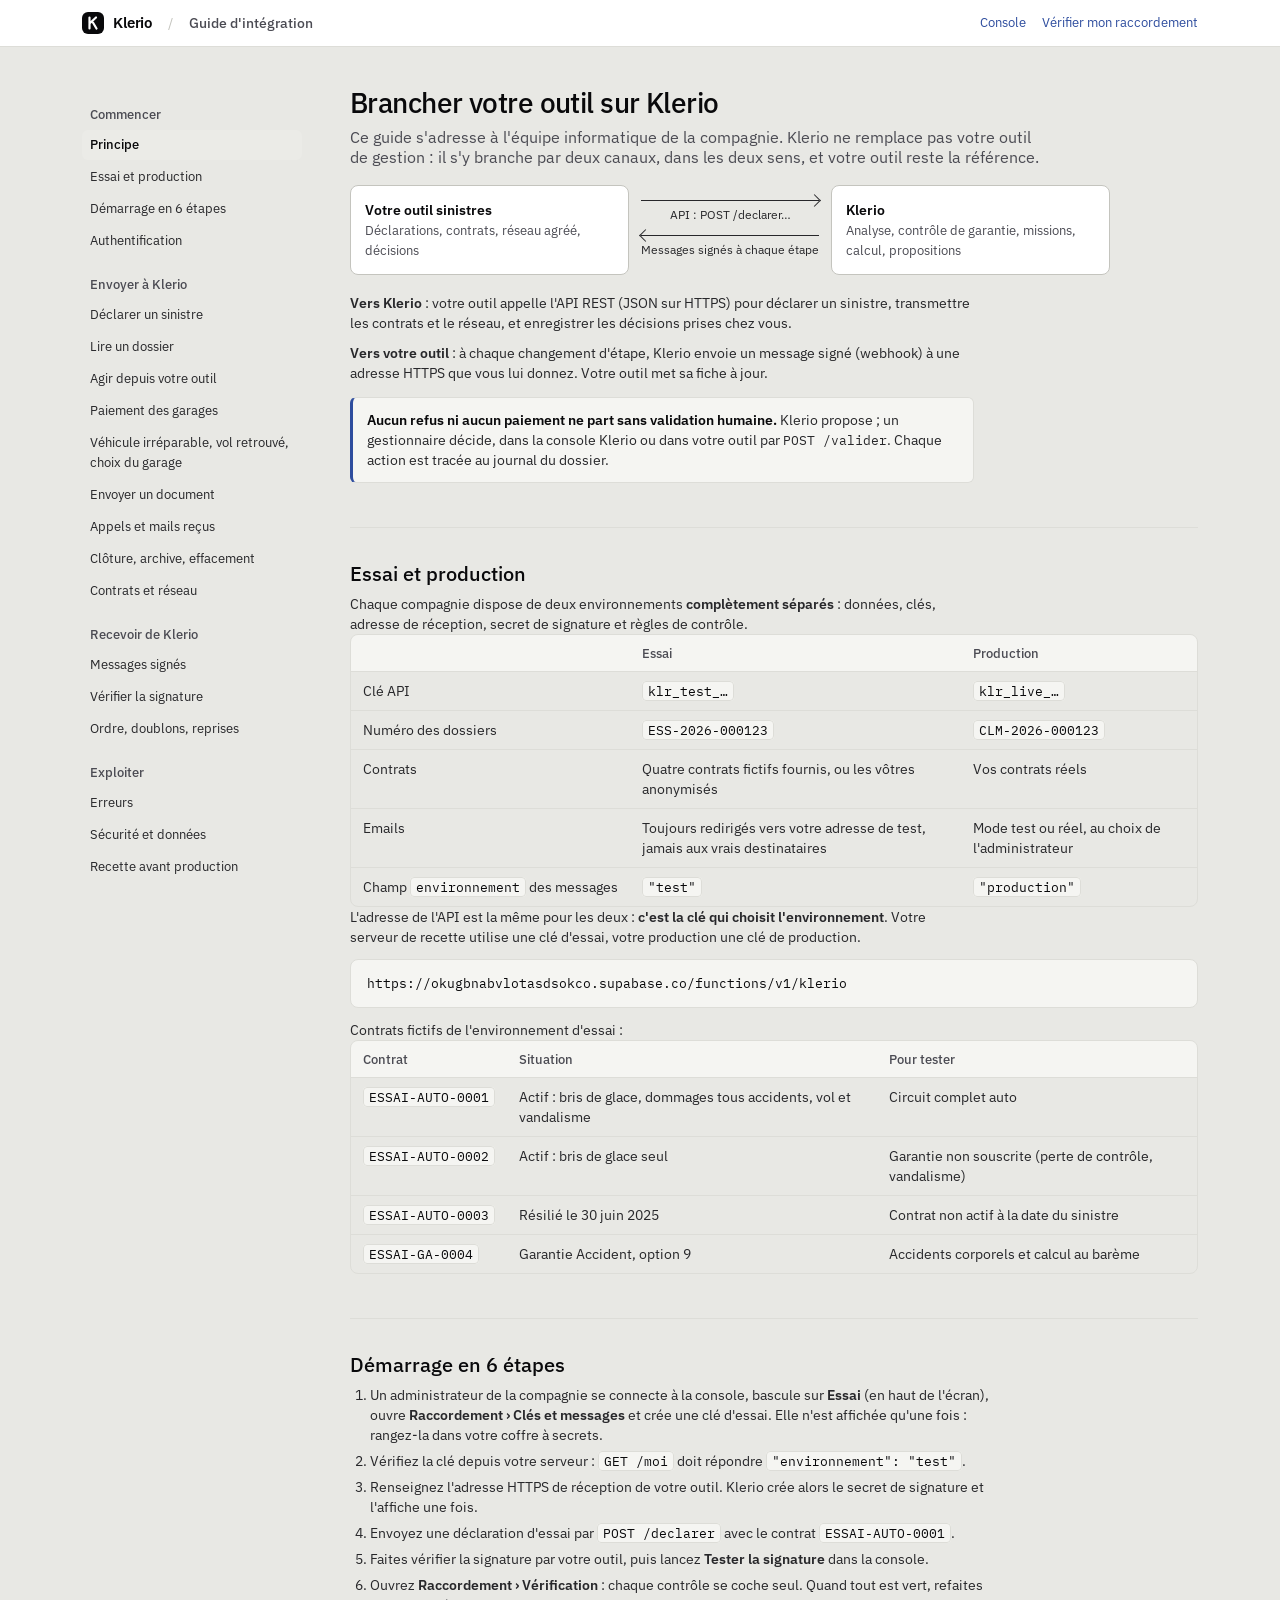
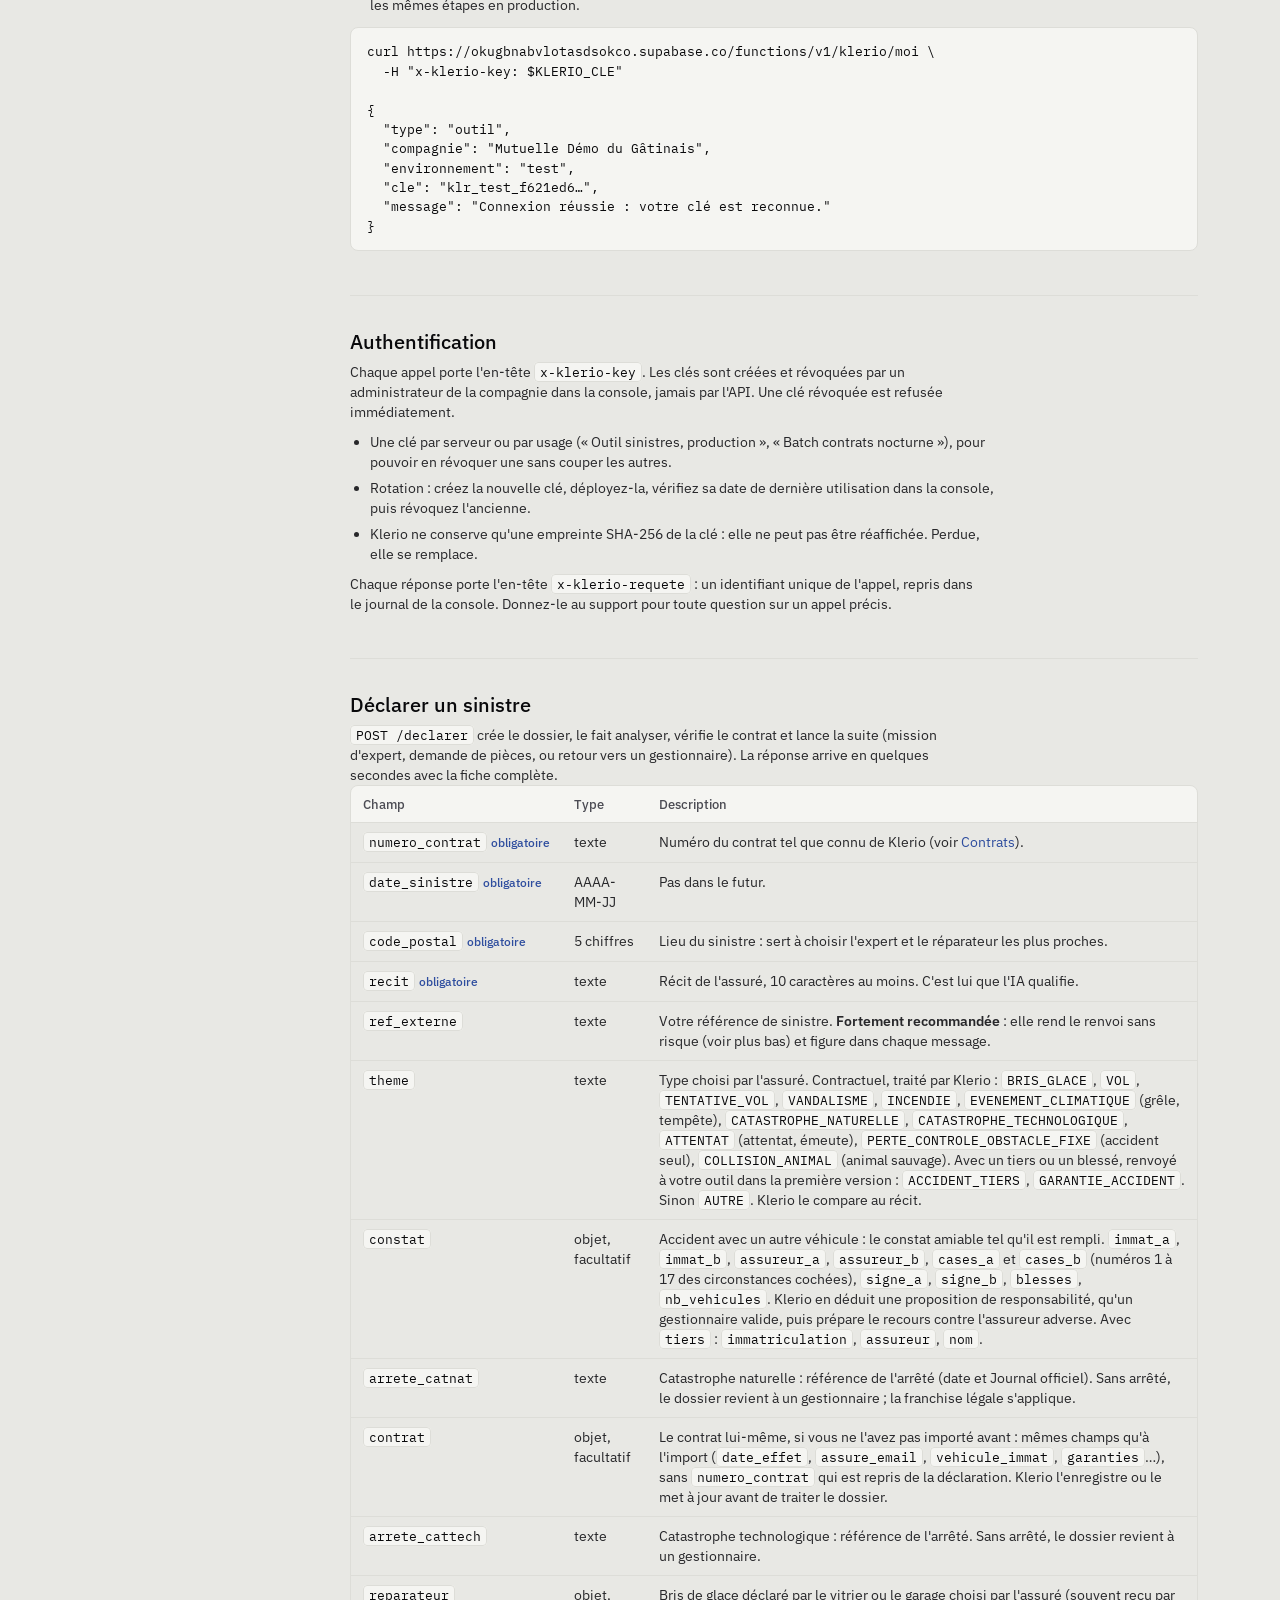
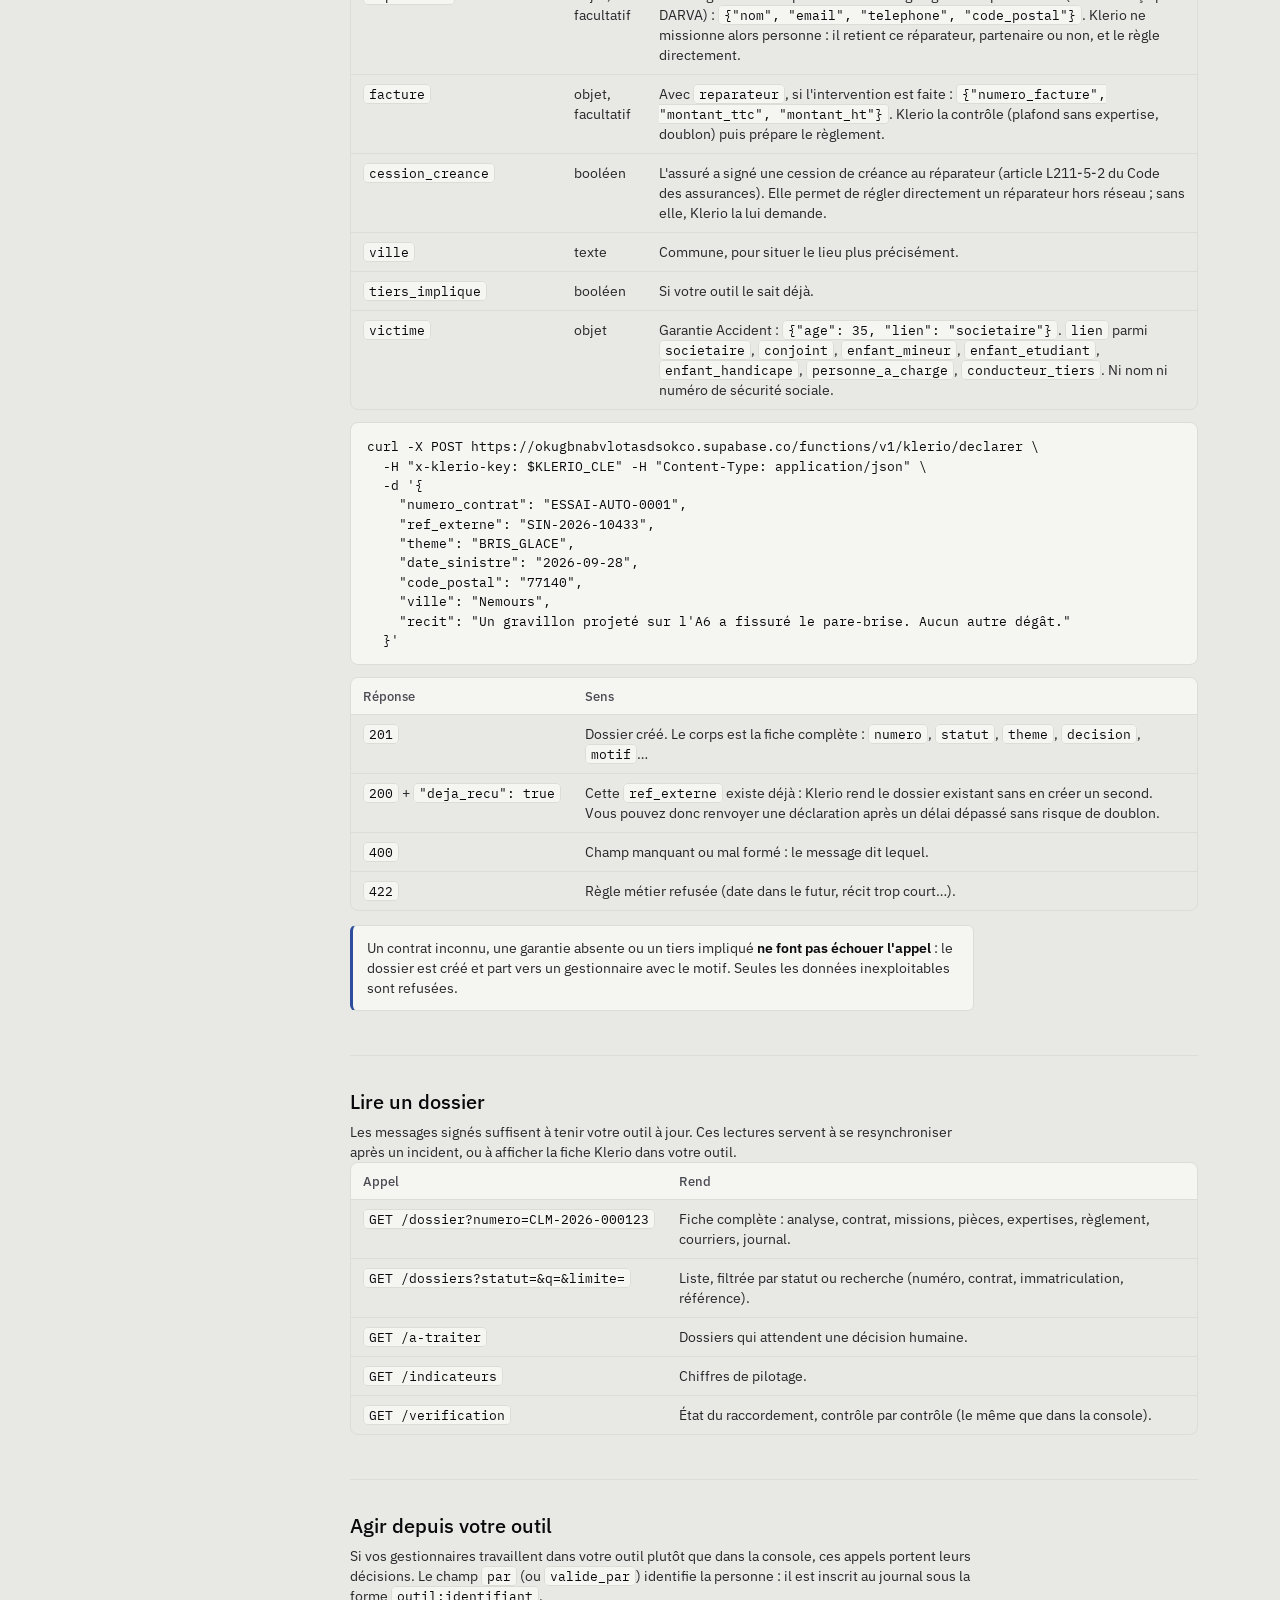
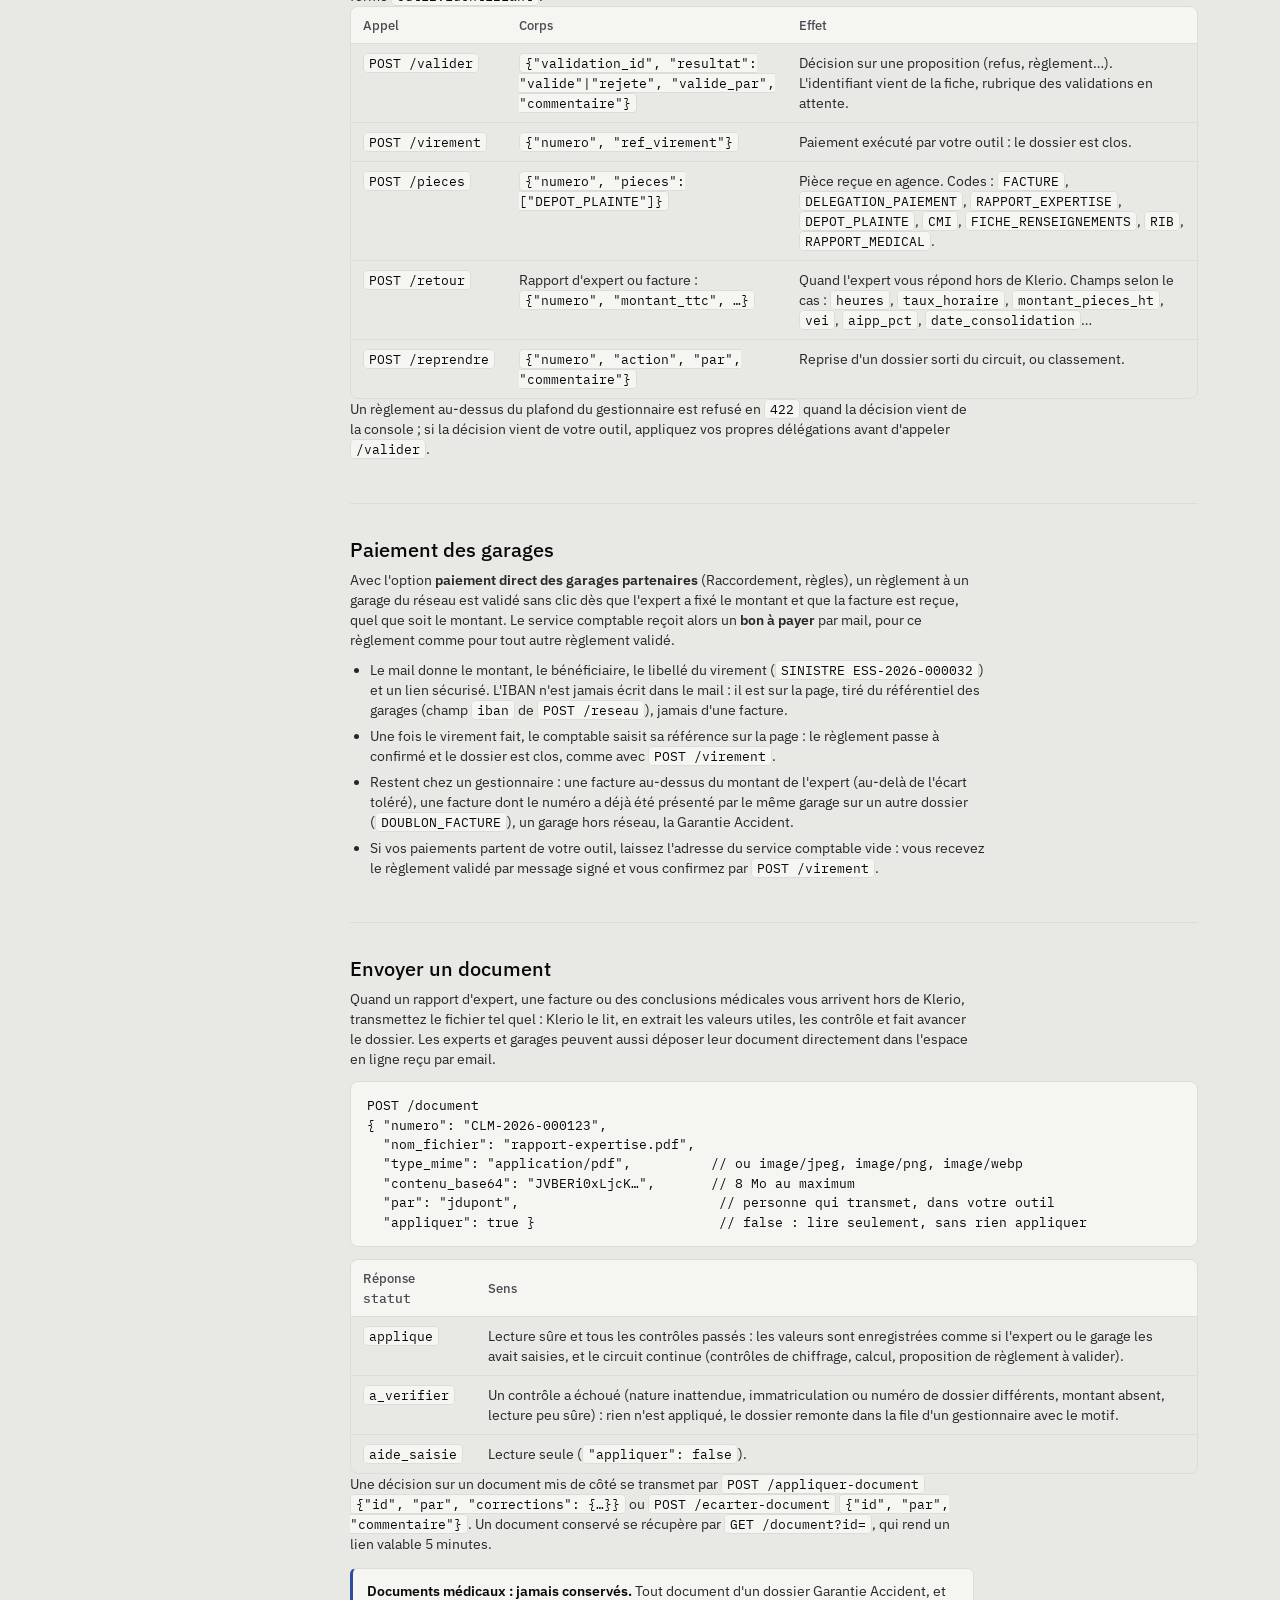
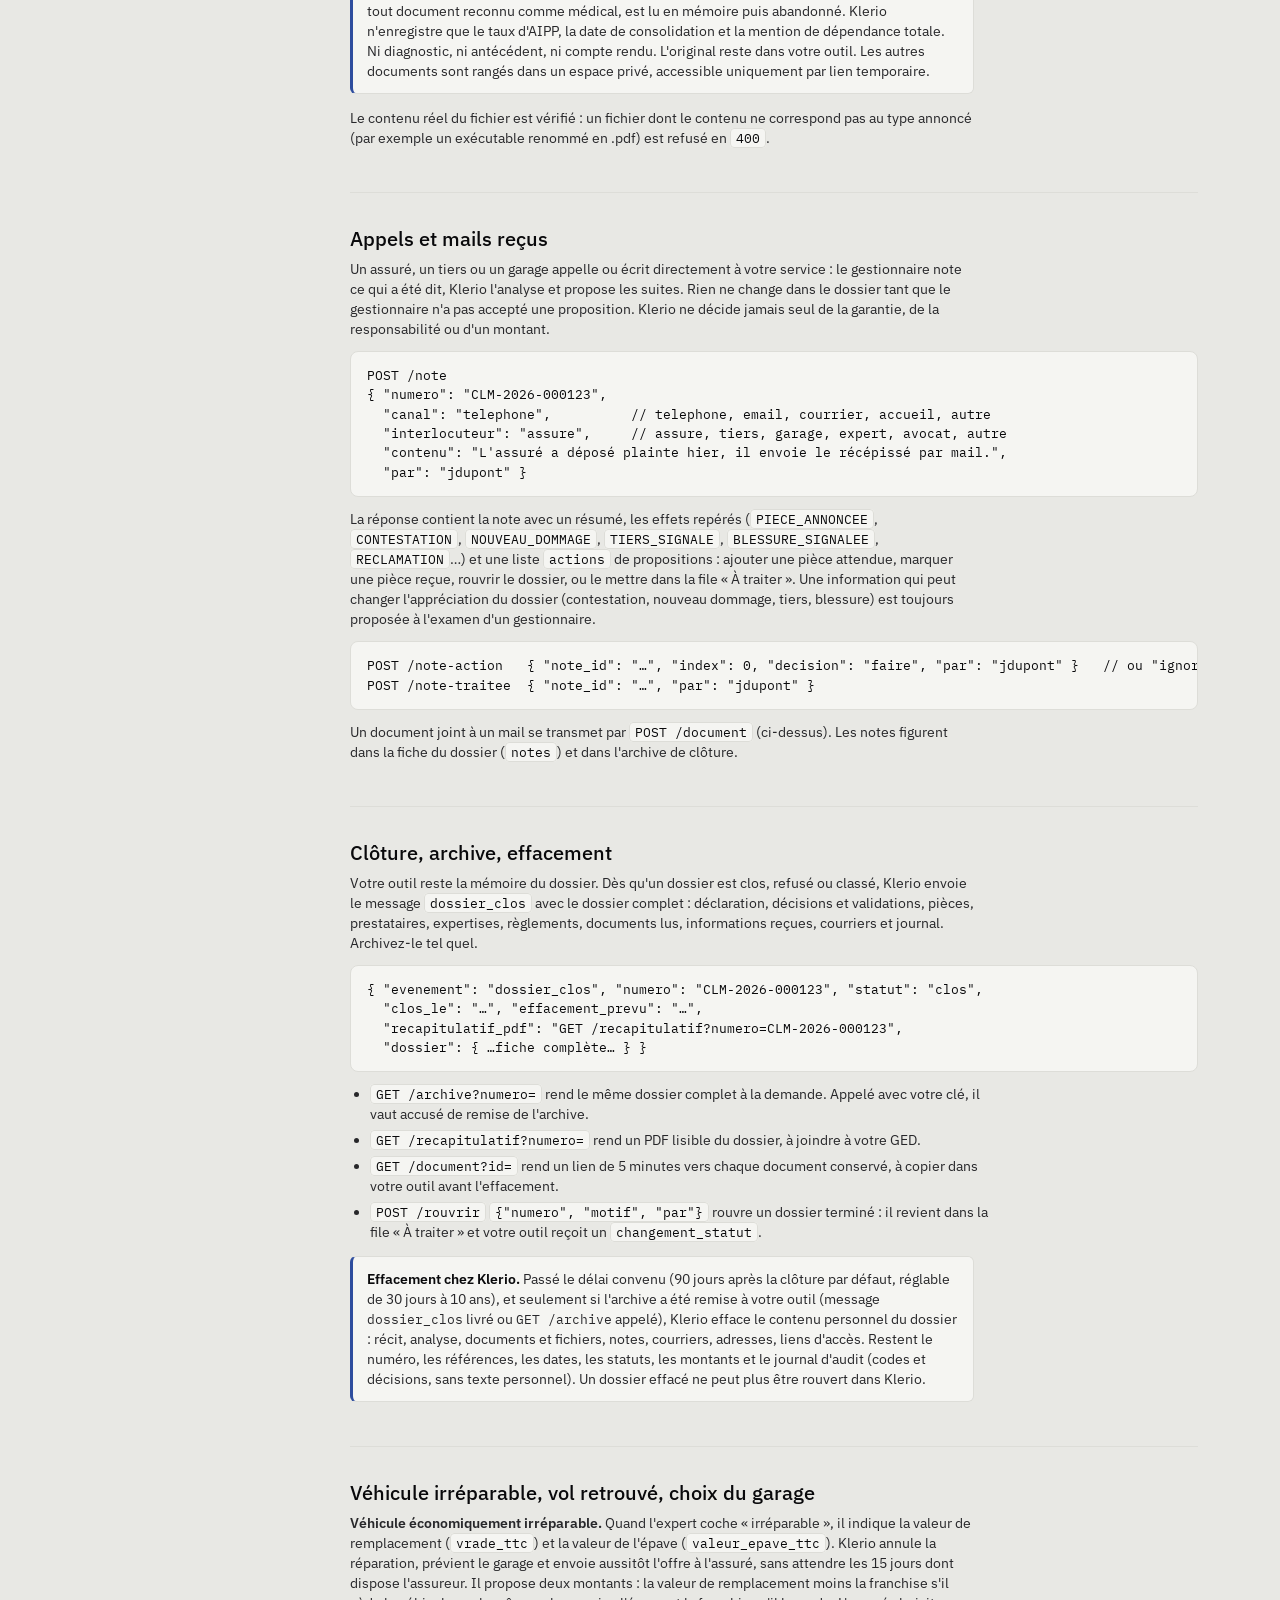
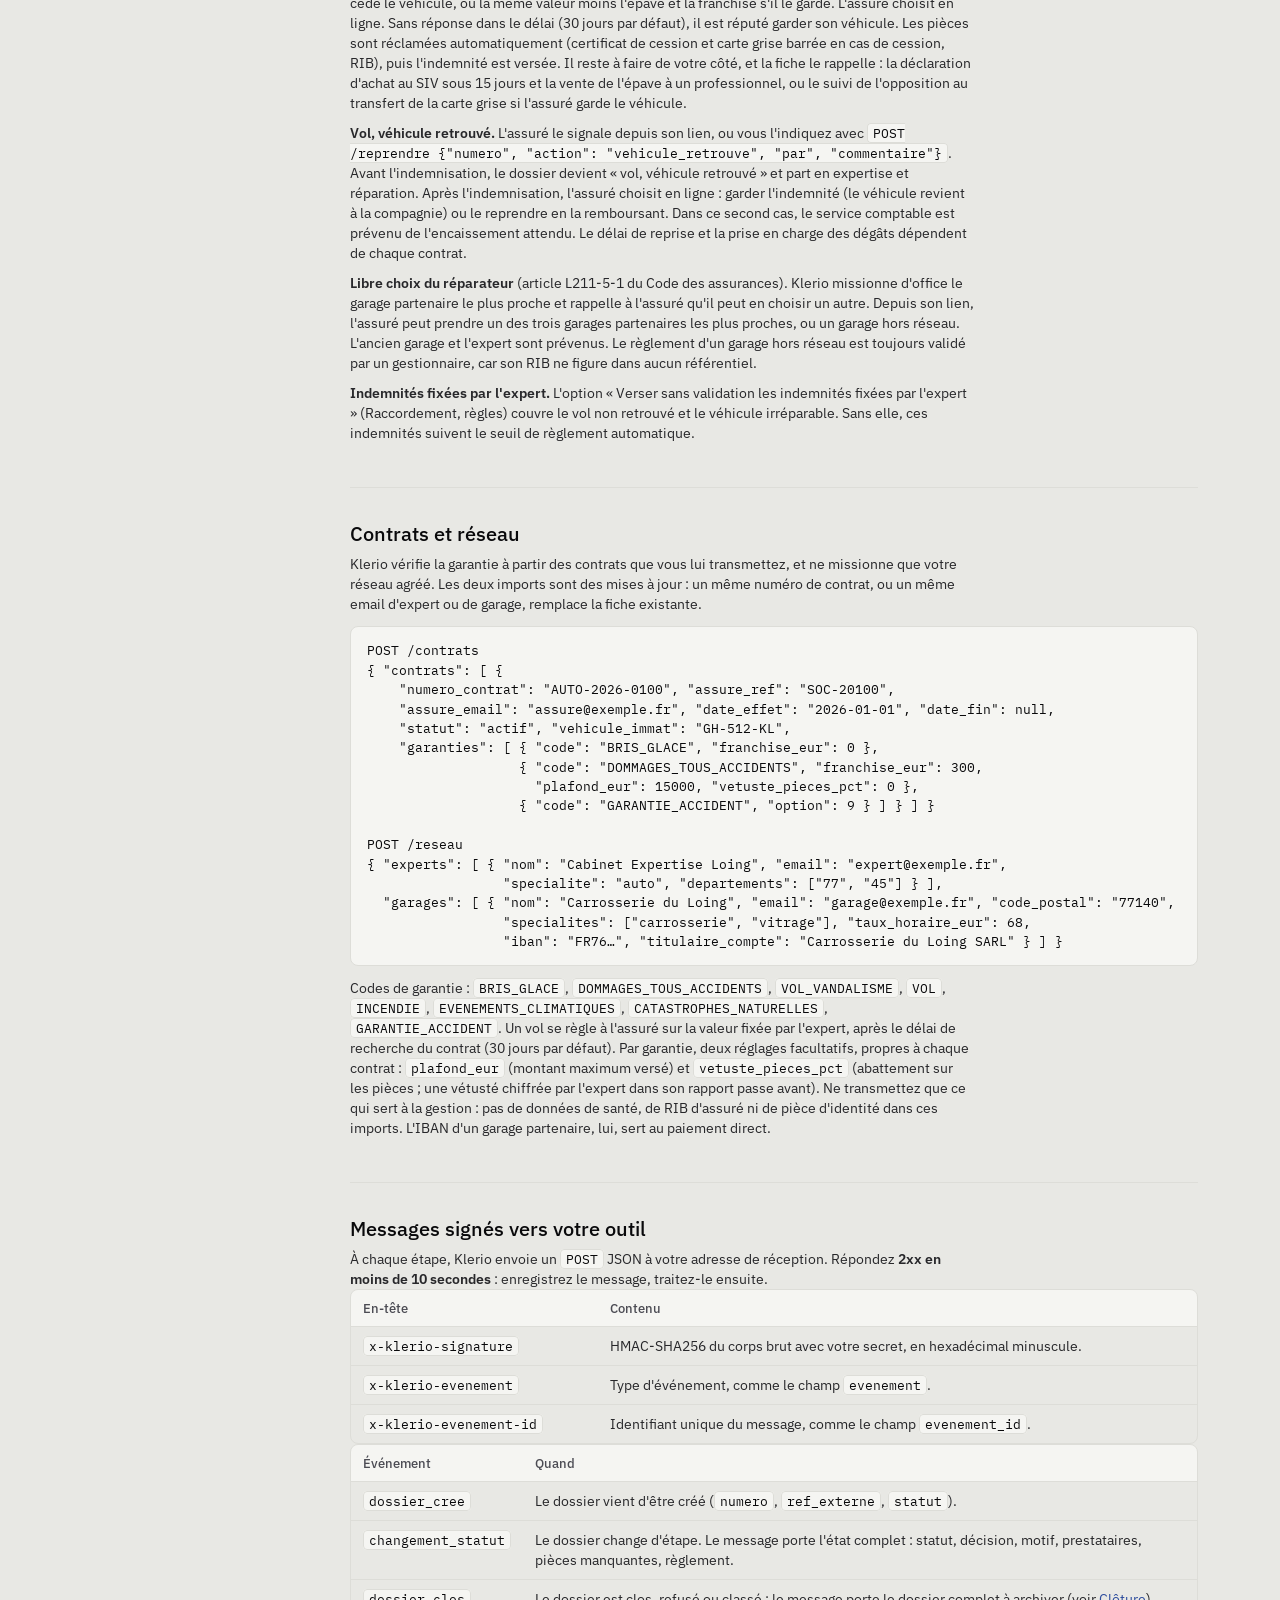
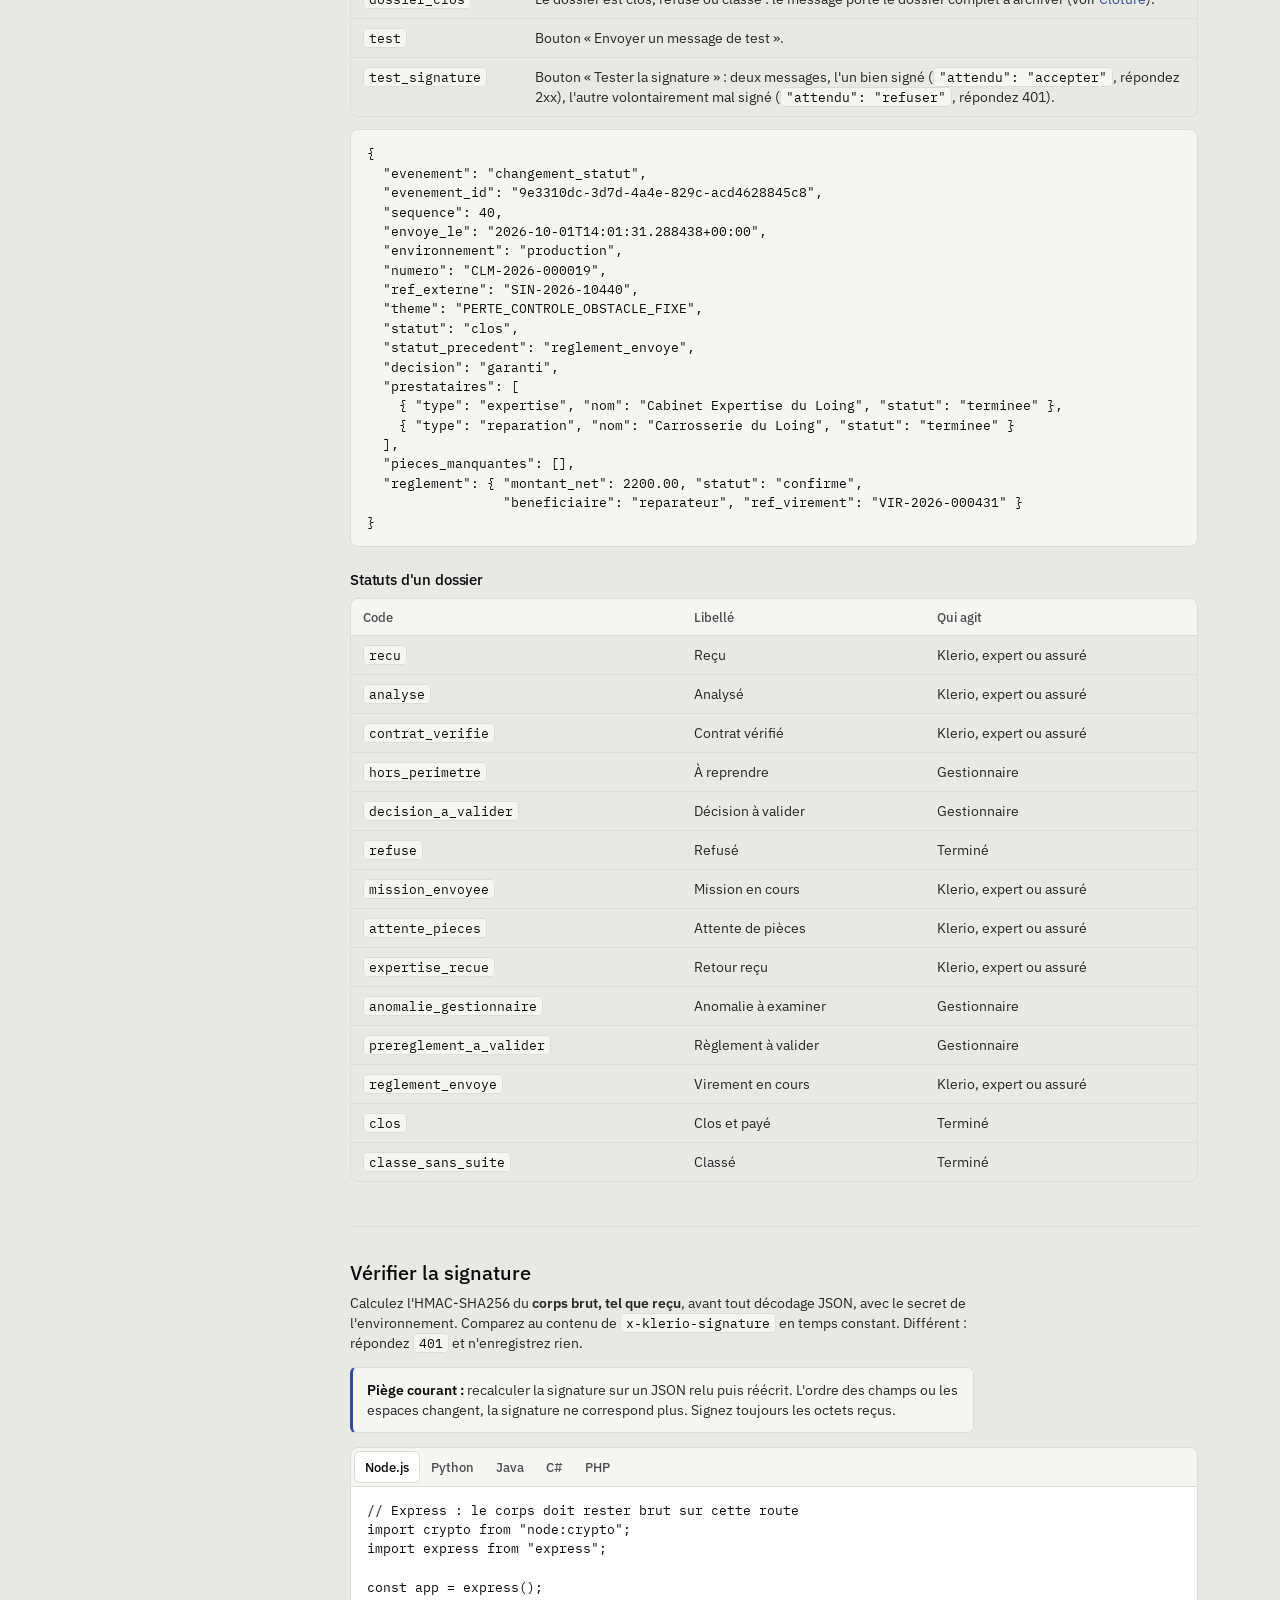
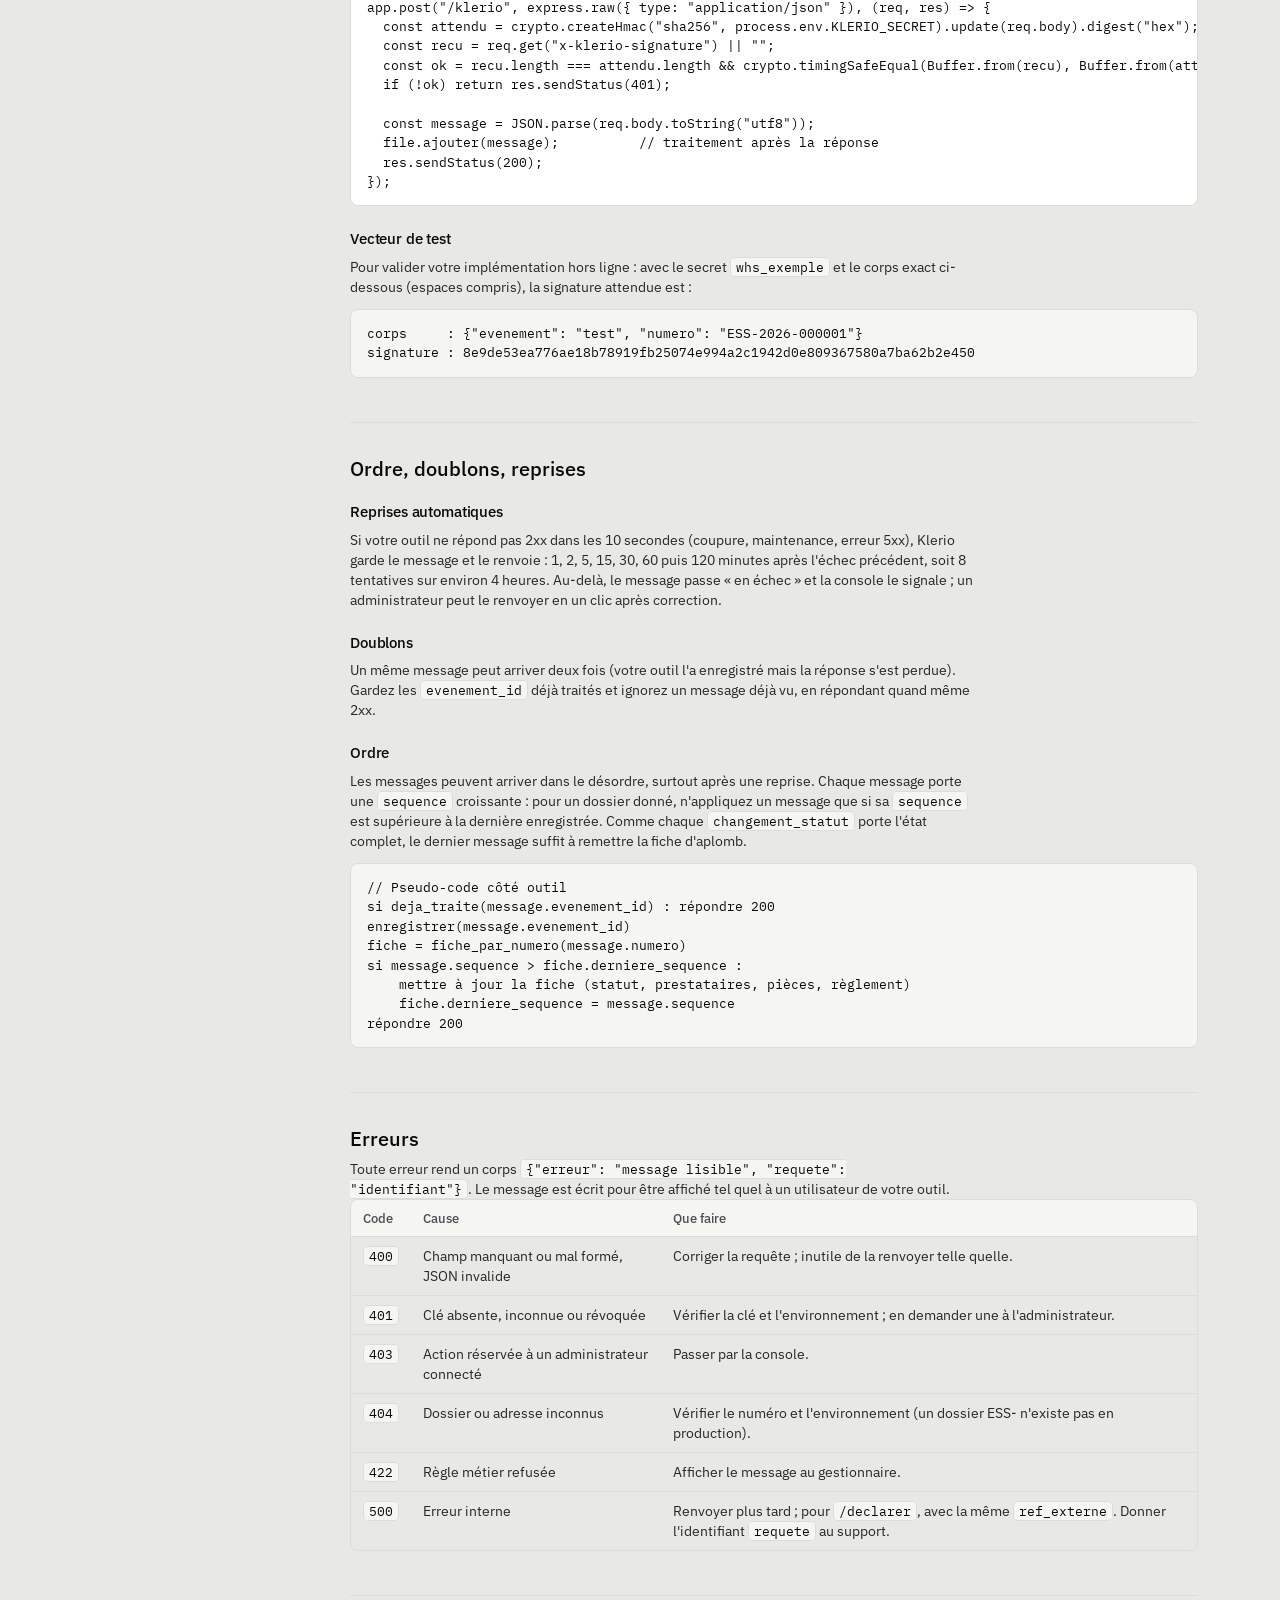
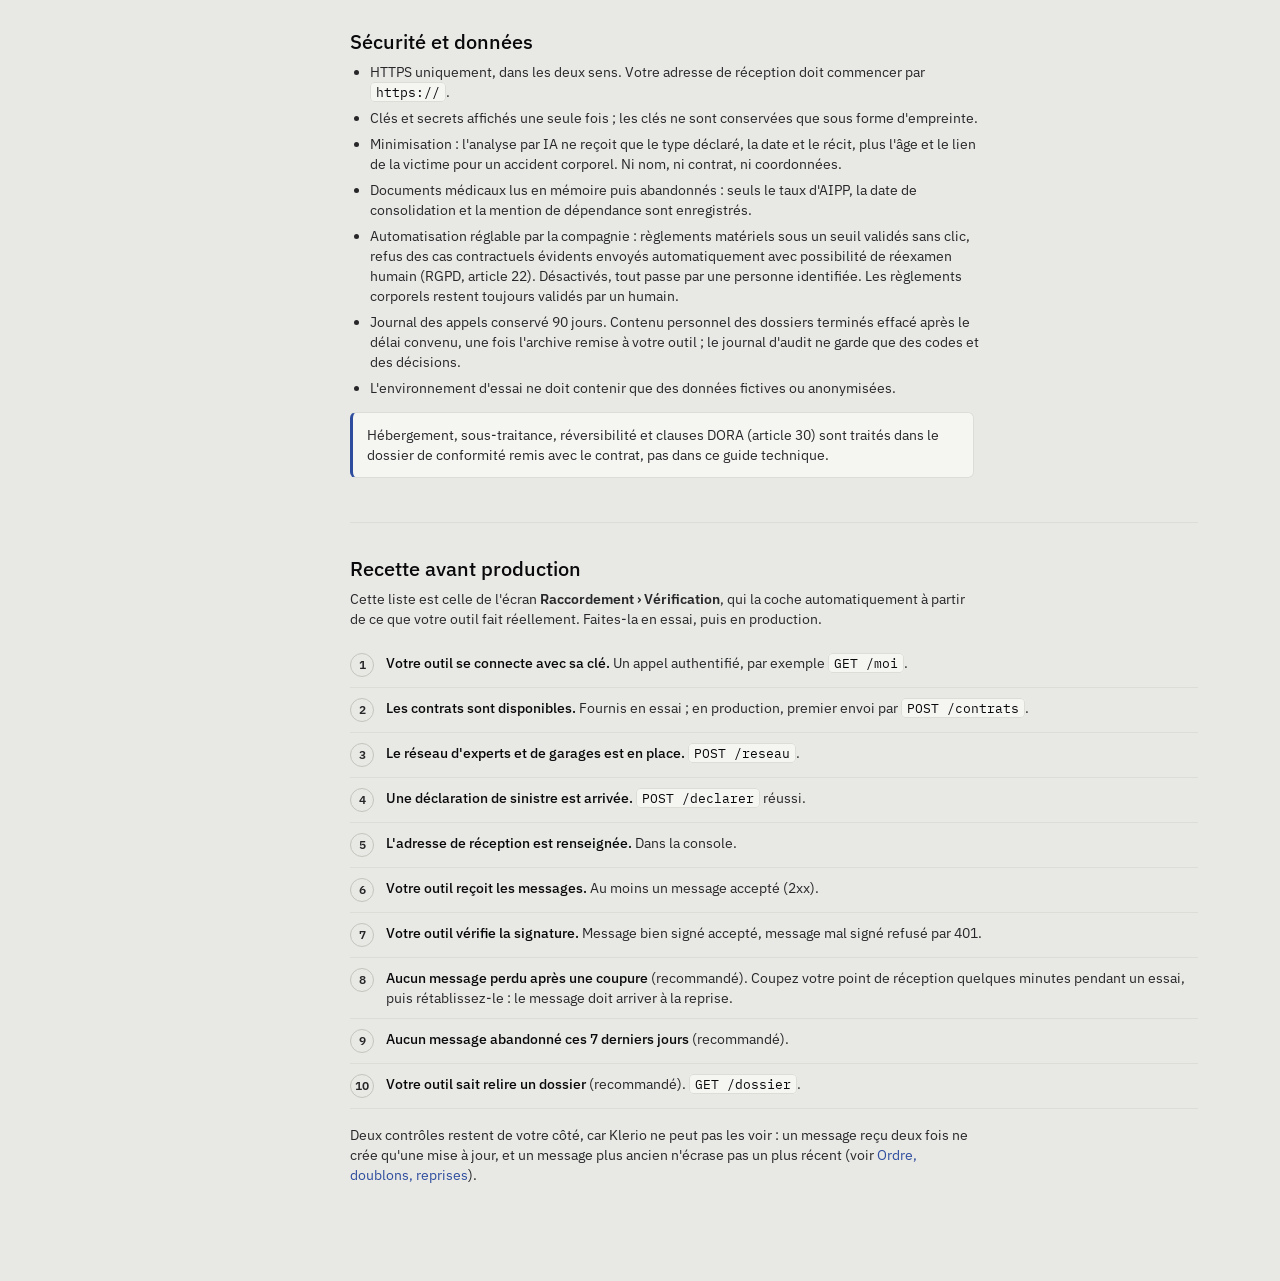
==== guide.html @ ded96a4b "Parcours : fond clair, cadre noir Co-Authored-By: Claude Opus 5.5 <noreply@anthropic.com> Claude-Ses" ====
<!doctype html>
<html lang="fr">
<head>
<meta charset="utf-8">
<meta name="viewport" content="width=device-width, initial-scale=1">
<title>Guide d'intégration Klerio</title>
<meta name="description" content="Brancher l'outil de gestion des sinistres d'une compagnie sur Klerio : clés, déclarations, messages signés, recette.">
<link rel="preconnect" href="https://fonts.googleapis.com">
<link rel="preconnect" href="https://fonts.gstatic.com" crossorigin>
<link href="https://fonts.googleapis.com/css2?family=IBM+Plex+Mono:wght@400;500&family=IBM+Plex+Sans:wght@400;500;600&display=swap" rel="stylesheet">
<link rel="stylesheet" href="style.css">
<style>
.haut { border-bottom: 1px solid var(--trait); background: var(--feuille); position: sticky; top: 0; z-index: 10; }
.haut-in { max-width: 1180px; margin: 0 auto; padding: 12px 32px; display: flex; align-items: center; gap: 16px; }
.haut-in .sep { color: var(--trait-fort); }
.haut-in .titre { font-size: 14px; color: var(--gris); font-weight: 500; }
.haut-in nav { margin-left: auto; display: flex; gap: 16px; font-size: 13px; }
.cadre { max-width: 1180px; margin: 0 auto; padding: 0 32px; display: grid; grid-template-columns: 220px minmax(0, 1fr); gap: 48px; }
.sommaire { position: sticky; top: 60px; align-self: start; padding: 28px 0; max-height: calc(100vh - 60px); overflow-y: auto; }
.sommaire ol { list-style: none; margin: 0; padding: 0; display: grid; gap: 2px; counter-reset: s; }
.sommaire a { display: block; padding: 5px 8px; border-radius: 6px; color: var(--encre-2); font-size: 13px; }
.sommaire a:hover { background: var(--survol); text-decoration: none; }
.sommaire a.actif { background: var(--survol); color: var(--encre); font-weight: 500; }
.sommaire .groupe { font-size: 12.5px; font-weight: 500; color: var(--gris); padding: 16px 8px 4px; }
main { padding: 32px 0 96px; min-width: 0; }
main > section { padding-top: 8px; scroll-margin-top: 72px; }
main > section + section { margin-top: 44px; border-top: 1px solid var(--trait); padding-top: 36px; }
main h1 { font-size: 28px; letter-spacing: -.02em; }
main h2 { font-size: 20px; margin-bottom: 10px; }
main h3 { font-size: 15px; margin: 24px 0 8px; }
main p, main li { color: var(--encre-2); max-width: 78ch; }
main p + p { margin-top: 10px; }
main ul, main ol.etapes { padding-left: 20px; display: grid; gap: 6px; margin: 10px 0; }
.chapeau { font-size: 15.5px; color: var(--gris); margin-top: 8px; max-width: 70ch; }
code, .mono { font-family: var(--mono); font-size: 12.5px; }
p code, li code, td code { background: var(--feuille-2); border: 1px solid var(--trait); border-radius: 4px; padding: 1px 5px; color: var(--encre); }
pre { font-family: var(--mono); font-size: 12.5px; line-height: 1.55; background: var(--feuille-2); border: 1px solid var(--trait); border-radius: 8px; padding: 14px 16px; overflow-x: auto; margin: 12px 0; color: var(--encre); }
.tab-code { border: 1px solid var(--trait); border-radius: 8px; margin: 12px 0; overflow: hidden; }
.tab-code .langs { display: flex; gap: 2px; background: var(--feuille-2); border-bottom: 1px solid var(--trait); padding: 4px; overflow-x: auto; }
.tab-code .langs button { border: 0; background: none; padding: 5px 10px; border-radius: 5px; font-size: 12.5px; font-weight: 500; color: var(--gris); cursor: pointer; white-space: nowrap; }
.tab-code .langs button[aria-selected="true"] { background: var(--feuille); color: var(--encre); box-shadow: 0 0 0 1px var(--trait); }
.tab-code pre { margin: 0; border: 0; border-radius: 0; background: var(--feuille); }
table.doc { width: 100%; border-collapse: collapse; font-size: 13.5px; margin: 12px 0; }
table.doc th { text-align: left; font-weight: 500; color: var(--gris); font-size: 12.5px; padding: 8px 12px; border-bottom: 1px solid var(--trait); background: var(--feuille-2); }
table.doc td { padding: 9px 12px; border-bottom: 1px solid var(--trait); vertical-align: top; color: var(--encre-2); }
table.doc td:first-child { white-space: nowrap; }
.tableau-defil { overflow-x: auto; border: 1px solid var(--trait); border-radius: 8px; }
.tableau-defil table.doc { margin: 0; }
.tableau-defil table.doc tr:last-child td { border-bottom: 0; }
.oblig { font-size: 11.5px; color: var(--orange-texte); font-weight: 500; margin-left: 4px; }
.note { border: 1px solid var(--trait); border-left: 3px solid var(--bleu); border-radius: 6px; padding: 12px 14px; background: var(--feuille-2); margin: 14px 0; font-size: 13.5px; color: var(--encre-2); max-width: 78ch; }
.note.attention { border-left-color: var(--orange); }
.note b { color: var(--encre); }
.schema { display: grid; grid-template-columns: 1fr auto 1fr; gap: 12px; align-items: center; margin: 18px 0; max-width: 760px; }
.schema .boite-s { border: 1px solid var(--trait-fort); border-radius: 8px; padding: 14px; background: var(--feuille); }
.schema .boite-s b { display: block; font-size: 14px; }
.schema .boite-s span { font-size: 12.5px; color: var(--gris); }
.schema .fleches { display: grid; gap: 10px; font-size: 12px; color: var(--encre-2); text-align: center; }
.schema .fleches div { border-top: 1.5px solid var(--encre-2); padding-top: 4px; position: relative; min-width: 170px; }
.schema .fleches div::after { content: ""; position: absolute; top: -5px; width: 8px; height: 8px; border-top: 1.5px solid var(--encre-2); border-right: 1.5px solid var(--encre-2); }
.schema .fleches .d::after { right: 0; transform: rotate(45deg); }
.schema .fleches .g::after { left: 0; transform: rotate(-135deg); }
@media (max-width: 640px) { .schema { grid-template-columns: 1fr; } .schema .fleches div { min-width: 0; } }
.recette { list-style: none; padding: 0 !important; counter-reset: r; }
.recette li { counter-increment: r; display: grid; grid-template-columns: 26px 1fr; gap: 10px; padding: 10px 0; border-bottom: 1px solid var(--trait); max-width: none; }
.recette li::before { content: counter(r); width: 22px; height: 22px; border-radius: 50%; border: 1.5px solid var(--trait-fort); display: grid; place-items: center; font-size: 12px; font-weight: 600; color: var(--encre-2); }
.recette b { color: var(--encre); font-weight: 500; }
@media (max-width: 900px) {
  .cadre { grid-template-columns: minmax(0, 1fr); gap: 0; padding: 0 16px; }
  .sommaire { position: static; max-height: none; padding: 16px 0 0; border-bottom: 1px solid var(--trait); }
  .sommaire ol { grid-template-columns: repeat(2, minmax(0, 1fr)); }
  .haut-in { padding: 12px 16px; }
  .haut-in .titre, .haut-in .sep { display: none; }
}
</style>
<link rel="stylesheet" href="charte.css?v=20261108h">
</head>
<body>
<header class="haut">
  <div class="haut-in">
    <a class="marque" href="index.html" id="logo" style="color:inherit;text-decoration:none"></a>
    <span class="sep">/</span><span class="titre">Guide d'intégration</span>
    <nav><a href="index.html">Console</a><a href="index.html#/raccordement/verification">Vérifier mon raccordement</a></nav>
  </div>
</header>

<div class="cadre">
  <aside class="sommaire" aria-label="Sommaire">
    <ol>
      <li class="groupe">Commencer</li>
      <li><a href="#principe">Principe</a></li>
      <li><a href="#environnements">Essai et production</a></li>
      <li><a href="#demarrage">Démarrage en 6 étapes</a></li>
      <li><a href="#authentification">Authentification</a></li>
      <li class="groupe">Envoyer à Klerio</li>
      <li><a href="#declarer">Déclarer un sinistre</a></li>
      <li><a href="#suivre">Lire un dossier</a></li>
      <li><a href="#agir">Agir depuis votre outil</a></li>
      <li><a href="#paiement">Paiement des garages</a></li>
      <li><a href="#vehicule">Véhicule irréparable, vol retrouvé, choix du garage</a></li>
      <li><a href="#documents">Envoyer un document</a></li>
      <li><a href="#informations">Appels et mails reçus</a></li>
      <li><a href="#cloture">Clôture, archive, effacement</a></li>
      <li><a href="#referentiels">Contrats et réseau</a></li>
      <li class="groupe">Recevoir de Klerio</li>
      <li><a href="#messages">Messages signés</a></li>
      <li><a href="#signature">Vérifier la signature</a></li>
      <li><a href="#fiabilite">Ordre, doublons, reprises</a></li>
      <li class="groupe">Exploiter</li>
      <li><a href="#erreurs">Erreurs</a></li>
      <li><a href="#securite">Sécurité et données</a></li>
      <li><a href="#recette">Recette avant production</a></li>
    </ol>
  </aside>

  <main>
    <section id="principe">
      <h1>Brancher votre outil sur Klerio</h1>
      <p class="chapeau">Ce guide s'adresse à l'équipe informatique de la compagnie. Klerio ne remplace pas votre outil de gestion : il s'y branche par deux canaux, dans les deux sens, et votre outil reste la référence.</p>
      <div class="schema" role="img" aria-label="Votre outil envoie les déclarations à Klerio ; Klerio renvoie chaque étape à votre outil par un message signé.">
        <div class="boite-s"><b>Votre outil sinistres</b><span>Déclarations, contrats, réseau agréé, décisions</span></div>
        <div class="fleches"><div class="d">API : POST /declarer…</div><div class="g">Messages signés à chaque étape</div></div>
        <div class="boite-s"><b>Klerio</b><span>Analyse, contrôle de garantie, missions, calcul, propositions</span></div>
      </div>
      <p><b>Vers Klerio</b> : votre outil appelle l'API REST (JSON sur HTTPS) pour déclarer un sinistre, transmettre les contrats et le réseau, et enregistrer les décisions prises chez vous.</p>
      <p><b>Vers votre outil</b> : à chaque changement d'étape, Klerio envoie un message signé (webhook) à une adresse HTTPS que vous lui donnez. Votre outil met sa fiche à jour.</p>
      <div class="note"><b>Aucun refus ni aucun paiement ne part sans validation humaine.</b> Klerio propose ; un gestionnaire décide, dans la console Klerio ou dans votre outil par <code>POST /valider</code>. Chaque action est tracée au journal du dossier.</div>
    </section>

    <section id="environnements">
      <h2>Essai et production</h2>
      <p>Chaque compagnie dispose de deux environnements <b>complètement séparés</b> : données, clés, adresse de réception, secret de signature et règles de contrôle.</p>
      <div class="tableau-defil"><table class="doc">
        <thead><tr><th></th><th>Essai</th><th>Production</th></tr></thead>
        <tbody>
          <tr><td>Clé API</td><td><code>klr_test_…</code></td><td><code>klr_live_…</code></td></tr>
          <tr><td>Numéro des dossiers</td><td><code>ESS-2026-000123</code></td><td><code>CLM-2026-000123</code></td></tr>
          <tr><td>Contrats</td><td>Quatre contrats fictifs fournis, ou les vôtres anonymisés</td><td>Vos contrats réels</td></tr>
          <tr><td>Emails</td><td>Toujours redirigés vers votre adresse de test, jamais aux vrais destinataires</td><td>Mode test ou réel, au choix de l'administrateur</td></tr>
          <tr><td>Champ <code>environnement</code> des messages</td><td><code>"test"</code></td><td><code>"production"</code></td></tr>
        </tbody>
      </table></div>
      <p>L'adresse de l'API est la même pour les deux : <b>c'est la clé qui choisit l'environnement</b>. Votre serveur de recette utilise une clé d'essai, votre production une clé de production.</p>
      <pre id="base-url">https://okugbnabvlotasdsokco.supabase.co/functions/v1/klerio</pre>
      <p>Contrats fictifs de l'environnement d'essai :</p>
      <div class="tableau-defil"><table class="doc">
        <thead><tr><th>Contrat</th><th>Situation</th><th>Pour tester</th></tr></thead>
        <tbody>
          <tr><td><code>ESSAI-AUTO-0001</code></td><td>Actif : bris de glace, dommages tous accidents, vol et vandalisme</td><td>Circuit complet auto</td></tr>
          <tr><td><code>ESSAI-AUTO-0002</code></td><td>Actif : bris de glace seul</td><td>Garantie non souscrite (perte de contrôle, vandalisme)</td></tr>
          <tr><td><code>ESSAI-AUTO-0003</code></td><td>Résilié le 30 juin 2025</td><td>Contrat non actif à la date du sinistre</td></tr>
          <tr><td><code>ESSAI-GA-0004</code></td><td>Garantie Accident, option 9</td><td>Accidents corporels et calcul au barème</td></tr>
        </tbody>
      </table></div>
    </section>

    <section id="demarrage">
      <h2>Démarrage en 6 étapes</h2>
      <ol class="etapes">
        <li>Un administrateur de la compagnie se connecte à la console, bascule sur <b>Essai</b> (en haut de l'écran), ouvre <b>Raccordement › Clés et messages</b> et crée une clé d'essai. Elle n'est affichée qu'une fois : rangez-la dans votre coffre à secrets.</li>
        <li>Vérifiez la clé depuis votre serveur : <code>GET /moi</code> doit répondre <code>"environnement": "test"</code>.</li>
        <li>Renseignez l'adresse HTTPS de réception de votre outil. Klerio crée alors le secret de signature et l'affiche une fois.</li>
        <li>Envoyez une déclaration d'essai par <code>POST /declarer</code> avec le contrat <code>ESSAI-AUTO-0001</code>.</li>
        <li>Faites vérifier la signature par votre outil, puis lancez <b>Tester la signature</b> dans la console.</li>
        <li>Ouvrez <b>Raccordement › Vérification</b> : chaque contrôle se coche seul. Quand tout est vert, refaites les mêmes étapes en production.</li>
      </ol>
<pre>curl https://okugbnabvlotasdsokco.supabase.co/functions/v1/klerio/moi \
  -H "x-klerio-key: $KLERIO_CLE"

{
  "type": "outil",
  "compagnie": "Mutuelle Démo du Gâtinais",
  "environnement": "test",
  "cle": "klr_test_f621ed6…",
  "message": "Connexion réussie : votre clé est reconnue."
}</pre>
    </section>

    <section id="authentification">
      <h2>Authentification</h2>
      <p>Chaque appel porte l'en-tête <code>x-klerio-key</code>. Les clés sont créées et révoquées par un administrateur de la compagnie dans la console, jamais par l'API. Une clé révoquée est refusée immédiatement.</p>
      <ul>
        <li>Une clé par serveur ou par usage (« Outil sinistres, production », « Batch contrats nocturne »), pour pouvoir en révoquer une sans couper les autres.</li>
        <li>Rotation : créez la nouvelle clé, déployez-la, vérifiez sa date de dernière utilisation dans la console, puis révoquez l'ancienne.</li>
        <li>Klerio ne conserve qu'une empreinte SHA-256 de la clé : elle ne peut pas être réaffichée. Perdue, elle se remplace.</li>
      </ul>
      <p>Chaque réponse porte l'en-tête <code>x-klerio-requete</code> : un identifiant unique de l'appel, repris dans le journal de la console. Donnez-le au support pour toute question sur un appel précis.</p>
    </section>

    <section id="declarer">
      <h2>Déclarer un sinistre</h2>
      <p><code>POST /declarer</code> crée le dossier, le fait analyser, vérifie le contrat et lance la suite (mission d'expert, demande de pièces, ou retour vers un gestionnaire). La réponse arrive en quelques secondes avec la fiche complète.</p>
      <div class="tableau-defil"><table class="doc">
        <thead><tr><th>Champ</th><th>Type</th><th>Description</th></tr></thead>
        <tbody>
          <tr><td><code>numero_contrat</code><span class="oblig">obligatoire</span></td><td>texte</td><td>Numéro du contrat tel que connu de Klerio (voir <a href="#referentiels">Contrats</a>).</td></tr>
          <tr><td><code>date_sinistre</code><span class="oblig">obligatoire</span></td><td>AAAA-MM-JJ</td><td>Pas dans le futur.</td></tr>
          <tr><td><code>code_postal</code><span class="oblig">obligatoire</span></td><td>5 chiffres</td><td>Lieu du sinistre : sert à choisir l'expert et le réparateur les plus proches.</td></tr>
          <tr><td><code>recit</code><span class="oblig">obligatoire</span></td><td>texte</td><td>Récit de l'assuré, 10 caractères au moins. C'est lui que l'IA qualifie.</td></tr>
          <tr><td><code>ref_externe</code></td><td>texte</td><td>Votre référence de sinistre. <b>Fortement recommandée</b> : elle rend le renvoi sans risque (voir plus bas) et figure dans chaque message.</td></tr>
          <tr><td><code>theme</code></td><td>texte</td><td>Type choisi par l'assuré. Contractuel, traité par Klerio : <code>BRIS_GLACE</code>, <code>VOL</code>, <code>TENTATIVE_VOL</code>, <code>VANDALISME</code>, <code>INCENDIE</code>, <code>EVENEMENT_CLIMATIQUE</code> (grêle, tempête), <code>CATASTROPHE_NATURELLE</code>, <code>CATASTROPHE_TECHNOLOGIQUE</code>, <code>ATTENTAT</code> (attentat, émeute), <code>PERTE_CONTROLE_OBSTACLE_FIXE</code> (accident seul), <code>COLLISION_ANIMAL</code> (animal sauvage). Avec un tiers ou un blessé, renvoyé à votre outil dans la première version : <code>ACCIDENT_TIERS</code>, <code>GARANTIE_ACCIDENT</code>. Sinon <code>AUTRE</code>. Klerio le compare au récit.</td></tr>
          <tr><td><code>constat</code></td><td>objet, facultatif</td><td>Accident avec un autre véhicule : le constat amiable tel qu'il est rempli. <code>immat_a</code>, <code>immat_b</code>, <code>assureur_a</code>, <code>assureur_b</code>, <code>cases_a</code> et <code>cases_b</code> (numéros 1 à 17 des circonstances cochées), <code>signe_a</code>, <code>signe_b</code>, <code>blesses</code>, <code>nb_vehicules</code>. Klerio en déduit une proposition de responsabilité, qu'un gestionnaire valide, puis prépare le recours contre l'assureur adverse. Avec <code>tiers</code> : <code>immatriculation</code>, <code>assureur</code>, <code>nom</code>.</td></tr>
          <tr><td><code>arrete_catnat</code></td><td>texte</td><td>Catastrophe naturelle : référence de l'arrêté (date et Journal officiel). Sans arrêté, le dossier revient à un gestionnaire ; la franchise légale s'applique.</td></tr>
          <tr><td><code>contrat</code></td><td>objet, facultatif</td><td>Le contrat lui-même, si vous ne l'avez pas importé avant : mêmes champs qu'à l'import (<code>date_effet</code>, <code>assure_email</code>, <code>vehicule_immat</code>, <code>garanties</code>…), sans <code>numero_contrat</code> qui est repris de la déclaration. Klerio l'enregistre ou le met à jour avant de traiter le dossier.</td></tr>
          <tr><td><code>arrete_cattech</code></td><td>texte</td><td>Catastrophe technologique : référence de l'arrêté. Sans arrêté, le dossier revient à un gestionnaire.</td></tr>
          <tr><td><code>reparateur</code></td><td>objet, facultatif</td><td>Bris de glace déclaré par le vitrier ou le garage choisi par l'assuré (souvent reçu par DARVA) : <code>{"nom", "email", "telephone", "code_postal"}</code>. Klerio ne missionne alors personne : il retient ce réparateur, partenaire ou non, et le règle directement.</td></tr>
          <tr><td><code>facture</code></td><td>objet, facultatif</td><td>Avec <code>reparateur</code>, si l'intervention est faite : <code>{"numero_facture", "montant_ttc", "montant_ht"}</code>. Klerio la contrôle (plafond sans expertise, doublon) puis prépare le règlement.</td></tr>
          <tr><td><code>cession_creance</code></td><td>booléen</td><td>L'assuré a signé une cession de créance au réparateur (article L211-5-2 du Code des assurances). Elle permet de régler directement un réparateur hors réseau ; sans elle, Klerio la lui demande.</td></tr>
          <tr><td><code>ville</code></td><td>texte</td><td>Commune, pour situer le lieu plus précisément.</td></tr>
          <tr><td><code>tiers_implique</code></td><td>booléen</td><td>Si votre outil le sait déjà.</td></tr>
          <tr><td><code>victime</code></td><td>objet</td><td>Garantie Accident : <code>{"age": 35, "lien": "societaire"}</code>. <code>lien</code> parmi <code>societaire</code>, <code>conjoint</code>, <code>enfant_mineur</code>, <code>enfant_etudiant</code>, <code>enfant_handicape</code>, <code>personne_a_charge</code>, <code>conducteur_tiers</code>. Ni nom ni numéro de sécurité sociale.</td></tr>
        </tbody>
      </table></div>
<pre>curl -X POST https://okugbnabvlotasdsokco.supabase.co/functions/v1/klerio/declarer \
  -H "x-klerio-key: $KLERIO_CLE" -H "Content-Type: application/json" \
  -d '{
    "numero_contrat": "ESSAI-AUTO-0001",
    "ref_externe": "SIN-2026-10433",
    "theme": "BRIS_GLACE",
    "date_sinistre": "2026-09-28",
    "code_postal": "77140",
    "ville": "Nemours",
    "recit": "Un gravillon projeté sur l'A6 a fissuré le pare-brise. Aucun autre dégât."
  }'</pre>
      <div class="tableau-defil"><table class="doc">
        <thead><tr><th>Réponse</th><th>Sens</th></tr></thead>
        <tbody>
          <tr><td><code>201</code></td><td>Dossier créé. Le corps est la fiche complète : <code>numero</code>, <code>statut</code>, <code>theme</code>, <code>decision</code>, <code>motif</code>…</td></tr>
          <tr><td><code>200</code> + <code>"deja_recu": true</code></td><td>Cette <code>ref_externe</code> existe déjà : Klerio rend le dossier existant sans en créer un second. Vous pouvez donc renvoyer une déclaration après un délai dépassé sans risque de doublon.</td></tr>
          <tr><td><code>400</code></td><td>Champ manquant ou mal formé : le message dit lequel.</td></tr>
          <tr><td><code>422</code></td><td>Règle métier refusée (date dans le futur, récit trop court…).</td></tr>
        </tbody>
      </table></div>
      <div class="note">Un contrat inconnu, une garantie absente ou un tiers impliqué <b>ne font pas échouer l'appel</b> : le dossier est créé et part vers un gestionnaire avec le motif. Seules les données inexploitables sont refusées.</div>
    </section>

    <section id="suivre">
      <h2>Lire un dossier</h2>
      <p>Les messages signés suffisent à tenir votre outil à jour. Ces lectures servent à se resynchroniser après un incident, ou à afficher la fiche Klerio dans votre outil.</p>
      <div class="tableau-defil"><table class="doc">
        <thead><tr><th>Appel</th><th>Rend</th></tr></thead>
        <tbody>
          <tr><td><code>GET /dossier?numero=CLM-2026-000123</code></td><td>Fiche complète : analyse, contrat, missions, pièces, expertises, règlement, courriers, journal.</td></tr>
          <tr><td><code>GET /dossiers?statut=&amp;q=&amp;limite=</code></td><td>Liste, filtrée par statut ou recherche (numéro, contrat, immatriculation, référence).</td></tr>
          <tr><td><code>GET /a-traiter</code></td><td>Dossiers qui attendent une décision humaine.</td></tr>
          <tr><td><code>GET /indicateurs</code></td><td>Chiffres de pilotage.</td></tr>
          <tr><td><code>GET /verification</code></td><td>État du raccordement, contrôle par contrôle (le même que dans la console).</td></tr>
        </tbody>
      </table></div>
    </section>

    <section id="agir">
      <h2>Agir depuis votre outil</h2>
      <p>Si vos gestionnaires travaillent dans votre outil plutôt que dans la console, ces appels portent leurs décisions. Le champ <code>par</code> (ou <code>valide_par</code>) identifie la personne : il est inscrit au journal sous la forme <code>outil:identifiant</code>.</p>
      <div class="tableau-defil"><table class="doc">
        <thead><tr><th>Appel</th><th>Corps</th><th>Effet</th></tr></thead>
        <tbody>
          <tr><td><code>POST /valider</code></td><td><code>{"validation_id", "resultat": "valide"|"rejete", "valide_par", "commentaire"}</code></td><td>Décision sur une proposition (refus, règlement…). L'identifiant vient de la fiche, rubrique des validations en attente.</td></tr>
          <tr><td><code>POST /virement</code></td><td><code>{"numero", "ref_virement"}</code></td><td>Paiement exécuté par votre outil : le dossier est clos.</td></tr>
          <tr><td><code>POST /pieces</code></td><td><code>{"numero", "pieces": ["DEPOT_PLAINTE"]}</code></td><td>Pièce reçue en agence. Codes : <code>FACTURE</code>, <code>DELEGATION_PAIEMENT</code>, <code>RAPPORT_EXPERTISE</code>, <code>DEPOT_PLAINTE</code>, <code>CMI</code>, <code>FICHE_RENSEIGNEMENTS</code>, <code>RIB</code>, <code>RAPPORT_MEDICAL</code>.</td></tr>
          <tr><td><code>POST /retour</code></td><td>Rapport d'expert ou facture : <code>{"numero", "montant_ttc", …}</code></td><td>Quand l'expert vous répond hors de Klerio. Champs selon le cas : <code>heures</code>, <code>taux_horaire</code>, <code>montant_pieces_ht</code>, <code>vei</code>, <code>aipp_pct</code>, <code>date_consolidation</code>…</td></tr>
          <tr><td><code>POST /reprendre</code></td><td><code>{"numero", "action", "par", "commentaire"}</code></td><td>Reprise d'un dossier sorti du circuit, ou classement.</td></tr>
        </tbody>
      </table></div>
      <p>Un règlement au-dessus du plafond du gestionnaire est refusé en <code>422</code> quand la décision vient de la console ; si la décision vient de votre outil, appliquez vos propres délégations avant d'appeler <code>/valider</code>.</p>
    </section>

    <section id="paiement">
      <h2>Paiement des garages</h2>
      <p>Avec l'option <b>paiement direct des garages partenaires</b> (Raccordement, règles), un règlement à un garage du réseau est validé sans clic dès que l'expert a fixé le montant et que la facture est reçue, quel que soit le montant. Le service comptable reçoit alors un <b>bon à payer</b> par mail, pour ce règlement comme pour tout autre règlement validé.</p>
      <ul>
        <li>Le mail donne le montant, le bénéficiaire, le libellé du virement (<code>SINISTRE ESS-2026-000032</code>) et un lien sécurisé. L'IBAN n'est jamais écrit dans le mail : il est sur la page, tiré du référentiel des garages (champ <code>iban</code> de <code>POST /reseau</code>), jamais d'une facture.</li>
        <li>Une fois le virement fait, le comptable saisit sa référence sur la page : le règlement passe à confirmé et le dossier est clos, comme avec <code>POST /virement</code>.</li>
        <li>Restent chez un gestionnaire : une facture au-dessus du montant de l'expert (au-delà de l'écart toléré), une facture dont le numéro a déjà été présenté par le même garage sur un autre dossier (<code>DOUBLON_FACTURE</code>), un garage hors réseau, la Garantie Accident.</li>
        <li>Si vos paiements partent de votre outil, laissez l'adresse du service comptable vide : vous recevez le règlement validé par message signé et vous confirmez par <code>POST /virement</code>.</li>
      </ul>
    </section>

    <section id="documents">
      <h2>Envoyer un document</h2>
      <p>Quand un rapport d'expert, une facture ou des conclusions médicales vous arrivent hors de Klerio, transmettez le fichier tel quel : Klerio le lit, en extrait les valeurs utiles, les contrôle et fait avancer le dossier. Les experts et garages peuvent aussi déposer leur document directement dans l'espace en ligne reçu par email.</p>
<pre>POST /document
{ "numero": "CLM-2026-000123",
  "nom_fichier": "rapport-expertise.pdf",
  "type_mime": "application/pdf",          // ou image/jpeg, image/png, image/webp
  "contenu_base64": "JVBERi0xLjcK…",       // 8 Mo au maximum
  "par": "jdupont",                         // personne qui transmet, dans votre outil
  "appliquer": true }                       // false : lire seulement, sans rien appliquer</pre>
      <div class="tableau-defil"><table class="doc">
        <thead><tr><th>Réponse <code>statut</code></th><th>Sens</th></tr></thead>
        <tbody>
          <tr><td><code>applique</code></td><td>Lecture sûre et tous les contrôles passés : les valeurs sont enregistrées comme si l'expert ou le garage les avait saisies, et le circuit continue (contrôles de chiffrage, calcul, proposition de règlement à valider).</td></tr>
          <tr><td><code>a_verifier</code></td><td>Un contrôle a échoué (nature inattendue, immatriculation ou numéro de dossier différents, montant absent, lecture peu sûre) : rien n'est appliqué, le dossier remonte dans la file d'un gestionnaire avec le motif.</td></tr>
          <tr><td><code>aide_saisie</code></td><td>Lecture seule (<code>"appliquer": false</code>).</td></tr>
        </tbody>
      </table></div>
      <p>Une décision sur un document mis de côté se transmet par <code>POST /appliquer-document</code> <code>{"id", "par", "corrections": {…}}</code> ou <code>POST /ecarter-document</code> <code>{"id", "par", "commentaire"}</code>. Un document conservé se récupère par <code>GET /document?id=</code>, qui rend un lien valable 5 minutes.</p>
      <div class="note"><b>Documents médicaux : jamais conservés.</b> Tout document d'un dossier Garantie Accident, et tout document reconnu comme médical, est lu en mémoire puis abandonné. Klerio n'enregistre que le taux d'AIPP, la date de consolidation et la mention de dépendance totale. Ni diagnostic, ni antécédent, ni compte rendu. L'original reste dans votre outil. Les autres documents sont rangés dans un espace privé, accessible uniquement par lien temporaire.</div>
      <p>Le contenu réel du fichier est vérifié : un fichier dont le contenu ne correspond pas au type annoncé (par exemple un exécutable renommé en .pdf) est refusé en <code>400</code>.</p>
    </section>

    <section id="informations">
      <h2>Appels et mails reçus</h2>
      <p>Un assuré, un tiers ou un garage appelle ou écrit directement à votre service : le gestionnaire note ce qui a été dit, Klerio l'analyse et propose les suites. Rien ne change dans le dossier tant que le gestionnaire n'a pas accepté une proposition. Klerio ne décide jamais seul de la garantie, de la responsabilité ou d'un montant.</p>
<pre>POST /note
{ "numero": "CLM-2026-000123",
  "canal": "telephone",          // telephone, email, courrier, accueil, autre
  "interlocuteur": "assure",     // assure, tiers, garage, expert, avocat, autre
  "contenu": "L'assuré a déposé plainte hier, il envoie le récépissé par mail.",
  "par": "jdupont" }</pre>
      <p>La réponse contient la note avec un résumé, les effets repérés (<code>PIECE_ANNONCEE</code>, <code>CONTESTATION</code>, <code>NOUVEAU_DOMMAGE</code>, <code>TIERS_SIGNALE</code>, <code>BLESSURE_SIGNALEE</code>, <code>RECLAMATION</code>…) et une liste <code>actions</code> de propositions : ajouter une pièce attendue, marquer une pièce reçue, rouvrir le dossier, ou le mettre dans la file « À traiter ». Une information qui peut changer l'appréciation du dossier (contestation, nouveau dommage, tiers, blessure) est toujours proposée à l'examen d'un gestionnaire.</p>
<pre>POST /note-action   { "note_id": "…", "index": 0, "decision": "faire", "par": "jdupont" }   // ou "ignorer"
POST /note-traitee  { "note_id": "…", "par": "jdupont" }</pre>
      <p>Un document joint à un mail se transmet par <code>POST /document</code> (ci-dessus). Les notes figurent dans la fiche du dossier (<code>notes</code>) et dans l'archive de clôture.</p>
    </section>

    <section id="cloture">
      <h2>Clôture, archive, effacement</h2>
      <p>Votre outil reste la mémoire du dossier. Dès qu'un dossier est clos, refusé ou classé, Klerio envoie le message <code>dossier_clos</code> avec le dossier complet : déclaration, décisions et validations, pièces, prestataires, expertises, règlements, documents lus, informations reçues, courriers et journal. Archivez-le tel quel.</p>
<pre>{ "evenement": "dossier_clos", "numero": "CLM-2026-000123", "statut": "clos",
  "clos_le": "…", "effacement_prevu": "…",
  "recapitulatif_pdf": "GET /recapitulatif?numero=CLM-2026-000123",
  "dossier": { …fiche complète… } }</pre>
      <ul>
        <li><code>GET /archive?numero=</code> rend le même dossier complet à la demande. Appelé avec votre clé, il vaut accusé de remise de l'archive.</li>
        <li><code>GET /recapitulatif?numero=</code> rend un PDF lisible du dossier, à joindre à votre GED.</li>
        <li><code>GET /document?id=</code> rend un lien de 5 minutes vers chaque document conservé, à copier dans votre outil avant l'effacement.</li>
        <li><code>POST /rouvrir</code> <code>{"numero", "motif", "par"}</code> rouvre un dossier terminé : il revient dans la file « À traiter » et votre outil reçoit un <code>changement_statut</code>.</li>
      </ul>
      <div class="note"><b>Effacement chez Klerio.</b> Passé le délai convenu (90 jours après la clôture par défaut, réglable de 30 jours à 10 ans), et seulement si l'archive a été remise à votre outil (message <code>dossier_clos</code> livré ou <code>GET /archive</code> appelé), Klerio efface le contenu personnel du dossier : récit, analyse, documents et fichiers, notes, courriers, adresses, liens d'accès. Restent le numéro, les références, les dates, les statuts, les montants et le journal d'audit (codes et décisions, sans texte personnel). Un dossier effacé ne peut plus être rouvert dans Klerio.</div>
    </section>

    <section id="vehicule">
      <h2>Véhicule irréparable, vol retrouvé, choix du garage</h2>
      <p><b>Véhicule économiquement irréparable.</b> Quand l'expert coche « irréparable », il indique la valeur de remplacement (<code>vrade_ttc</code>) et la valeur de l'épave (<code>valeur_epave_ttc</code>). Klerio annule la réparation, prévient le garage et envoie aussitôt l'offre à l'assuré, sans attendre les 15 jours dont dispose l'assureur. Il propose deux montants : la valeur de remplacement moins la franchise s'il cède le véhicule, ou la même valeur moins l'épave et la franchise s'il le garde. L'assuré choisit en ligne. Sans réponse dans le délai (30 jours par défaut), il est réputé garder son véhicule. Les pièces sont réclamées automatiquement (certificat de cession et carte grise barrée en cas de cession, RIB), puis l'indemnité est versée. Il reste à faire de votre côté, et la fiche le rappelle : la déclaration d'achat au SIV sous 15 jours et la vente de l'épave à un professionnel, ou le suivi de l'opposition au transfert de la carte grise si l'assuré garde le véhicule.</p>
      <p><b>Vol, véhicule retrouvé.</b> L'assuré le signale depuis son lien, ou vous l'indiquez avec <code>POST /reprendre {"numero", "action": "vehicule_retrouve", "par", "commentaire"}</code>. Avant l'indemnisation, le dossier devient « vol, véhicule retrouvé » et part en expertise et réparation. Après l'indemnisation, l'assuré choisit en ligne : garder l'indemnité (le véhicule revient à la compagnie) ou le reprendre en la remboursant. Dans ce second cas, le service comptable est prévenu de l'encaissement attendu. Le délai de reprise et la prise en charge des dégâts dépendent de chaque contrat.</p>
      <p><b>Libre choix du réparateur</b> (article L211-5-1 du Code des assurances). Klerio missionne d'office le garage partenaire le plus proche et rappelle à l'assuré qu'il peut en choisir un autre. Depuis son lien, l'assuré peut prendre un des trois garages partenaires les plus proches, ou un garage hors réseau. L'ancien garage et l'expert sont prévenus. Le règlement d'un garage hors réseau est toujours validé par un gestionnaire, car son RIB ne figure dans aucun référentiel.</p>
      <p><b>Indemnités fixées par l'expert.</b> L'option « Verser sans validation les indemnités fixées par l'expert » (Raccordement, règles) couvre le vol non retrouvé et le véhicule irréparable. Sans elle, ces indemnités suivent le seuil de règlement automatique.</p>
    </section>

    <section id="referentiels">
      <h2>Contrats et réseau</h2>
      <p>Klerio vérifie la garantie à partir des contrats que vous lui transmettez, et ne missionne que votre réseau agréé. Les deux imports sont des mises à jour : un même numéro de contrat, ou un même email d'expert ou de garage, remplace la fiche existante.</p>
<pre>POST /contrats
{ "contrats": [ {
    "numero_contrat": "AUTO-2026-0100", "assure_ref": "SOC-20100",
    "assure_email": "assure@exemple.fr", "date_effet": "2026-01-01", "date_fin": null,
    "statut": "actif", "vehicule_immat": "GH-512-KL",
    "garanties": [ { "code": "BRIS_GLACE", "franchise_eur": 0 },
                   { "code": "DOMMAGES_TOUS_ACCIDENTS", "franchise_eur": 300,
                     "plafond_eur": 15000, "vetuste_pieces_pct": 0 },
                   { "code": "GARANTIE_ACCIDENT", "option": 9 } ] } ] }

POST /reseau
{ "experts": [ { "nom": "Cabinet Expertise Loing", "email": "expert@exemple.fr",
                 "specialite": "auto", "departements": ["77", "45"] } ],
  "garages": [ { "nom": "Carrosserie du Loing", "email": "garage@exemple.fr", "code_postal": "77140",
                 "specialites": ["carrosserie", "vitrage"], "taux_horaire_eur": 68,
                 "iban": "FR76…", "titulaire_compte": "Carrosserie du Loing SARL" } ] }</pre>
      <p>Codes de garantie : <code>BRIS_GLACE</code>, <code>DOMMAGES_TOUS_ACCIDENTS</code>, <code>VOL_VANDALISME</code>, <code>VOL</code>, <code>INCENDIE</code>, <code>EVENEMENTS_CLIMATIQUES</code>, <code>CATASTROPHES_NATURELLES</code>, <code>GARANTIE_ACCIDENT</code>. Un vol se règle à l'assuré sur la valeur fixée par l'expert, après le délai de recherche du contrat (30 jours par défaut). Par garantie, deux réglages facultatifs, propres à chaque contrat : <code>plafond_eur</code> (montant maximum versé) et <code>vetuste_pieces_pct</code> (abattement sur les pièces ; une vétusté chiffrée par l'expert dans son rapport passe avant). Ne transmettez que ce qui sert à la gestion : pas de données de santé, de RIB d'assuré ni de pièce d'identité dans ces imports. L'IBAN d'un garage partenaire, lui, sert au paiement direct.</p>
    </section>

    <section id="messages">
      <h2>Messages signés vers votre outil</h2>
      <p>À chaque étape, Klerio envoie un <code>POST</code> JSON à votre adresse de réception. Répondez <b>2xx en moins de 10 secondes</b> : enregistrez le message, traitez-le ensuite.</p>
      <div class="tableau-defil"><table class="doc">
        <thead><tr><th>En-tête</th><th>Contenu</th></tr></thead>
        <tbody>
          <tr><td><code>x-klerio-signature</code></td><td>HMAC-SHA256 du corps brut avec votre secret, en hexadécimal minuscule.</td></tr>
          <tr><td><code>x-klerio-evenement</code></td><td>Type d'événement, comme le champ <code>evenement</code>.</td></tr>
          <tr><td><code>x-klerio-evenement-id</code></td><td>Identifiant unique du message, comme le champ <code>evenement_id</code>.</td></tr>
        </tbody>
      </table></div>
      <div class="tableau-defil"><table class="doc">
        <thead><tr><th>Événement</th><th>Quand</th></tr></thead>
        <tbody>
          <tr><td><code>dossier_cree</code></td><td>Le dossier vient d'être créé (<code>numero</code>, <code>ref_externe</code>, <code>statut</code>).</td></tr>
          <tr><td><code>changement_statut</code></td><td>Le dossier change d'étape. Le message porte l'état complet : statut, décision, motif, prestataires, pièces manquantes, règlement.</td></tr>
          <tr><td><code>dossier_clos</code></td><td>Le dossier est clos, refusé ou classé : le message porte le dossier complet à archiver (voir <a href="#cloture">Clôture</a>).</td></tr>
          <tr><td><code>test</code></td><td>Bouton « Envoyer un message de test ».</td></tr>
          <tr><td><code>test_signature</code></td><td>Bouton « Tester la signature » : deux messages, l'un bien signé (<code>"attendu": "accepter"</code>, répondez 2xx), l'autre volontairement mal signé (<code>"attendu": "refuser"</code>, répondez 401).</td></tr>
        </tbody>
      </table></div>
<pre>{
  "evenement": "changement_statut",
  "evenement_id": "9e3310dc-3d7d-4a4e-829c-acd4628845c8",
  "sequence": 40,
  "envoye_le": "2026-10-01T14:01:31.288438+00:00",
  "environnement": "production",
  "numero": "CLM-2026-000019",
  "ref_externe": "SIN-2026-10440",
  "theme": "PERTE_CONTROLE_OBSTACLE_FIXE",
  "statut": "clos",
  "statut_precedent": "reglement_envoye",
  "decision": "garanti",
  "prestataires": [
    { "type": "expertise", "nom": "Cabinet Expertise du Loing", "statut": "terminee" },
    { "type": "reparation", "nom": "Carrosserie du Loing", "statut": "terminee" }
  ],
  "pieces_manquantes": [],
  "reglement": { "montant_net": 2200.00, "statut": "confirme",
                 "beneficiaire": "reparateur", "ref_virement": "VIR-2026-000431" }
}</pre>
      <h3>Statuts d'un dossier</h3>
      <div class="tableau-defil"><table class="doc" id="statuts">
        <thead><tr><th>Code</th><th>Libellé</th><th>Qui agit</th></tr></thead><tbody></tbody>
      </table></div>
    </section>

    <section id="signature">
      <h2>Vérifier la signature</h2>
      <p>Calculez l'HMAC-SHA256 du <b>corps brut, tel que reçu</b>, avant tout décodage JSON, avec le secret de l'environnement. Comparez au contenu de <code>x-klerio-signature</code> en temps constant. Différent : répondez <code>401</code> et n'enregistrez rien.</p>
      <div class="note attention"><b>Piège courant :</b> recalculer la signature sur un JSON relu puis réécrit. L'ordre des champs ou les espaces changent, la signature ne correspond plus. Signez toujours les octets reçus.</div>
      <div class="tab-code" data-onglets>
        <div class="langs" role="tablist">
          <button role="tab" aria-selected="true">Node.js</button><button role="tab" aria-selected="false">Python</button><button role="tab" aria-selected="false">Java</button><button role="tab" aria-selected="false">C#</button><button role="tab" aria-selected="false">PHP</button>
        </div>
<pre>// Express : le corps doit rester brut sur cette route
import crypto from "node:crypto";
import express from "express";

const app = express();
app.post("/klerio", express.raw({ type: "application/json" }), (req, res) => {
  const attendu = crypto.createHmac("sha256", process.env.KLERIO_SECRET).update(req.body).digest("hex");
  const recu = req.get("x-klerio-signature") || "";
  const ok = recu.length === attendu.length && crypto.timingSafeEqual(Buffer.from(recu), Buffer.from(attendu));
  if (!ok) return res.sendStatus(401);

  const message = JSON.parse(req.body.toString("utf8"));
  file.ajouter(message);          // traitement après la réponse
  res.sendStatus(200);
});</pre>
<pre hidden># Flask
import hashlib, hmac, os
from flask import Flask, abort, request

app = Flask(__name__)
SECRET = os.environ["KLERIO_SECRET"].encode()

@app.post("/klerio")
def recevoir():
    brut = request.get_data()                      # octets reçus, avant tout décodage
    attendu = hmac.new(SECRET, brut, hashlib.sha256).hexdigest()
    if not hmac.compare_digest(attendu, request.headers.get("x-klerio-signature", "")):
        abort(401)
    message = request.get_json()
    file.ajouter(message)                          # traitement après la réponse
    return "", 200</pre>
<pre hidden>// corpsBrut : byte[] du corps tel que reçu (ex. Spring : @RequestBody byte[] corpsBrut)
import java.nio.charset.StandardCharsets;
import java.security.MessageDigest;
import java.util.HexFormat;
import javax.crypto.Mac;
import javax.crypto.spec.SecretKeySpec;

Mac mac = Mac.getInstance("HmacSHA256");
mac.init(new SecretKeySpec(secret.getBytes(StandardCharsets.UTF_8), "HmacSHA256"));
String attendu = HexFormat.of().formatHex(mac.doFinal(corpsBrut));
String recu = signature == null ? "" : signature;   // en-tête x-klerio-signature
if (!MessageDigest.isEqual(attendu.getBytes(StandardCharsets.UTF_8), recu.getBytes(StandardCharsets.UTF_8))) {
    return ResponseEntity.status(401).build();
}</pre>
<pre hidden>// ASP.NET Core : lire le corps brut avant toute désérialisation
using System.Security.Cryptography;
using System.Text;

app.MapPost("/klerio", async (HttpRequest req) => {
    using var ms = new MemoryStream();
    await req.Body.CopyToAsync(ms);
    var corpsBrut = ms.ToArray();
    using var hmac = new HMACSHA256(Encoding.UTF8.GetBytes(secret));
    var attendu = Convert.ToHexString(hmac.ComputeHash(corpsBrut)).ToLowerInvariant();
    var recu = req.Headers["x-klerio-signature"].ToString();
    if (!CryptographicOperations.FixedTimeEquals(Encoding.UTF8.GetBytes(attendu), Encoding.UTF8.GetBytes(recu)))
        return Results.Unauthorized();
    file.Ajouter(Encoding.UTF8.GetString(corpsBrut));
    return Results.Ok();
});</pre>
<pre hidden>&lt;?php
$brut = file_get_contents('php://input');            // corps brut
$attendu = hash_hmac('sha256', $brut, getenv('KLERIO_SECRET'));
$recu = $_SERVER['HTTP_X_KLERIO_SIGNATURE'] ?? '';
if (!hash_equals($attendu, $recu)) {
    http_response_code(401);
    exit;
}
$message = json_decode($brut, true);
file_ajouter($message);                                // traitement après la réponse
http_response_code(200);</pre>
      </div>
      <h3>Vecteur de test</h3>
      <p>Pour valider votre implémentation hors ligne : avec le secret <code>whs_exemple</code> et le corps exact ci-dessous (espaces compris), la signature attendue est :</p>
<pre>corps     : {"evenement": "test", "numero": "ESS-2026-000001"}
signature : 8e9de53ea776ae18b78919fb25074e994a2c1942d0e809367580a7ba62b2e450</pre>
    </section>

    <section id="fiabilite">
      <h2>Ordre, doublons, reprises</h2>
      <h3>Reprises automatiques</h3>
      <p>Si votre outil ne répond pas 2xx dans les 10 secondes (coupure, maintenance, erreur 5xx), Klerio garde le message et le renvoie : 1, 2, 5, 15, 30, 60 puis 120 minutes après l'échec précédent, soit 8 tentatives sur environ 4 heures. Au-delà, le message passe « en échec » et la console le signale ; un administrateur peut le renvoyer en un clic après correction.</p>
      <h3>Doublons</h3>
      <p>Un même message peut arriver deux fois (votre outil l'a enregistré mais la réponse s'est perdue). Gardez les <code>evenement_id</code> déjà traités et ignorez un message déjà vu, en répondant quand même 2xx.</p>
      <h3>Ordre</h3>
      <p>Les messages peuvent arriver dans le désordre, surtout après une reprise. Chaque message porte une <code>sequence</code> croissante : pour un dossier donné, n'appliquez un message que si sa <code>sequence</code> est supérieure à la dernière enregistrée. Comme chaque <code>changement_statut</code> porte l'état complet, le dernier message suffit à remettre la fiche d'aplomb.</p>
<pre>// Pseudo-code côté outil
si deja_traite(message.evenement_id) : répondre 200
enregistrer(message.evenement_id)
fiche = fiche_par_numero(message.numero)
si message.sequence &gt; fiche.derniere_sequence :
    mettre à jour la fiche (statut, prestataires, pièces, règlement)
    fiche.derniere_sequence = message.sequence
répondre 200</pre>
    </section>

    <section id="erreurs">
      <h2>Erreurs</h2>
      <p>Toute erreur rend un corps <code>{"erreur": "message lisible", "requete": "identifiant"}</code>. Le message est écrit pour être affiché tel quel à un utilisateur de votre outil.</p>
      <div class="tableau-defil"><table class="doc">
        <thead><tr><th>Code</th><th>Cause</th><th>Que faire</th></tr></thead>
        <tbody>
          <tr><td><code>400</code></td><td>Champ manquant ou mal formé, JSON invalide</td><td>Corriger la requête ; inutile de la renvoyer telle quelle.</td></tr>
          <tr><td><code>401</code></td><td>Clé absente, inconnue ou révoquée</td><td>Vérifier la clé et l'environnement ; en demander une à l'administrateur.</td></tr>
          <tr><td><code>403</code></td><td>Action réservée à un administrateur connecté</td><td>Passer par la console.</td></tr>
          <tr><td><code>404</code></td><td>Dossier ou adresse inconnus</td><td>Vérifier le numéro et l'environnement (un dossier ESS- n'existe pas en production).</td></tr>
          <tr><td><code>422</code></td><td>Règle métier refusée</td><td>Afficher le message au gestionnaire.</td></tr>
          <tr><td><code>500</code></td><td>Erreur interne</td><td>Renvoyer plus tard ; pour <code>/declarer</code>, avec la même <code>ref_externe</code>. Donner l'identifiant <code>requete</code> au support.</td></tr>
        </tbody>
      </table></div>
    </section>

    <section id="securite">
      <h2>Sécurité et données</h2>
      <ul>
        <li>HTTPS uniquement, dans les deux sens. Votre adresse de réception doit commencer par <code>https://</code>.</li>
        <li>Clés et secrets affichés une seule fois ; les clés ne sont conservées que sous forme d'empreinte.</li>
        <li>Minimisation : l'analyse par IA ne reçoit que le type déclaré, la date et le récit, plus l'âge et le lien de la victime pour un accident corporel. Ni nom, ni contrat, ni coordonnées.</li>
        <li>Documents médicaux lus en mémoire puis abandonnés : seuls le taux d'AIPP, la date de consolidation et la mention de dépendance sont enregistrés.</li>
        <li>Automatisation réglable par la compagnie : règlements matériels sous un seuil validés sans clic, refus des cas contractuels évidents envoyés automatiquement avec possibilité de réexamen humain (RGPD, article 22). Désactivés, tout passe par une personne identifiée. Les règlements corporels restent toujours validés par un humain.</li>
        <li>Journal des appels conservé 90 jours. Contenu personnel des dossiers terminés effacé après le délai convenu, une fois l'archive remise à votre outil ; le journal d'audit ne garde que des codes et des décisions.</li>
        <li>L'environnement d'essai ne doit contenir que des données fictives ou anonymisées.</li>
      </ul>
      <div class="note">Hébergement, sous-traitance, réversibilité et clauses DORA (article 30) sont traités dans le dossier de conformité remis avec le contrat, pas dans ce guide technique.</div>
    </section>

    <section id="recette">
      <h2>Recette avant production</h2>
      <p>Cette liste est celle de l'écran <b>Raccordement › Vérification</b>, qui la coche automatiquement à partir de ce que votre outil fait réellement. Faites-la en essai, puis en production.</p>
      <ol class="recette">
        <li><span><b>Votre outil se connecte avec sa clé.</b> Un appel authentifié, par exemple <code>GET /moi</code>.</span></li>
        <li><span><b>Les contrats sont disponibles.</b> Fournis en essai ; en production, premier envoi par <code>POST /contrats</code>.</span></li>
        <li><span><b>Le réseau d'experts et de garages est en place.</b> <code>POST /reseau</code>.</span></li>
        <li><span><b>Une déclaration de sinistre est arrivée.</b> <code>POST /declarer</code> réussi.</span></li>
        <li><span><b>L'adresse de réception est renseignée.</b> Dans la console.</span></li>
        <li><span><b>Votre outil reçoit les messages.</b> Au moins un message accepté (2xx).</span></li>
        <li><span><b>Votre outil vérifie la signature.</b> Message bien signé accepté, message mal signé refusé par 401.</span></li>
        <li><span><b>Aucun message perdu après une coupure</b> (recommandé). Coupez votre point de réception quelques minutes pendant un essai, puis rétablissez-le : le message doit arriver à la reprise.</span></li>
        <li><span><b>Aucun message abandonné ces 7 derniers jours</b> (recommandé).</span></li>
        <li><span><b>Votre outil sait relire un dossier</b> (recommandé). <code>GET /dossier</code>.</span></li>
      </ol>
      <p style="margin-top:16px">Deux contrôles restent de votre côté, car Klerio ne peut pas les voir : un message reçu deux fois ne crée qu'une mise à jour, et un message plus ancien n'écrase pas un plus récent (voir <a href="#fiabilite">Ordre, doublons, reprises</a>).</p>
    </section>
  </main>
</div>

<script src="commun.js"></script>
<script>
(function () {
  "use strict";
  var C = window.CA;
  document.getElementById("logo").innerHTML = C.LOGO + "<span>Klerio</span>";
  var QUI = { vous: "Gestionnaire", ok: "Terminé", ko: "Terminé", neutre: "Terminé", encours: "Klerio, expert ou assuré" };
  document.querySelector("#statuts tbody").innerHTML = Object.keys(C.STATUTS).map(function (k) {
    var s = C.STATUTS[k];
    return "<tr><td><code>" + C.esc(k) + "</code></td><td>" + C.esc(s[0]) + "</td><td>" + C.esc(QUI[s[1]] || "") + "</td></tr>";
  }).join("");
  document.querySelectorAll("[data-onglets]").forEach(function (bloc) {
    var boutons = bloc.querySelectorAll("[role=tab]"), pres = bloc.querySelectorAll("pre");
    boutons.forEach(function (b, i) {
      b.addEventListener("click", function () {
        boutons.forEach(function (x, j) { x.setAttribute("aria-selected", String(i === j)); });
        pres.forEach(function (p, j) { p.hidden = i !== j; });
      });
    });
  });
  var liens = Array.prototype.slice.call(document.querySelectorAll(".sommaire a"));
  var sections = liens.map(function (a) { return document.querySelector(a.getAttribute("href")); });
  function suivre() {
    var y = window.scrollY + 90, actif = 0;
    sections.forEach(function (s, i) { if (s && s.offsetTop <= y) actif = i; });
    liens.forEach(function (a, i) { a.classList.toggle("actif", i === actif); });
  }
  window.addEventListener("scroll", suivre, { passive: true }); suivre();
})();
</script>
</body>
</html>
---- style.css ----
/* Klerio : feuille commune (console, espace en ligne). Blanc, neutre, une seule couleur d'action. */
:root {
  --encre: #111827;
  --encre-2: #1F2937;
  --gris: #4B5563;
  --gris-clair: #6B7280;
  --papier: #EDF0F4;
  --feuille: #FFFFFF;
  --feuille-2: #F5F7FA;
  --survol: #E6EAF0;
  --trait: #D3D9E1;
  --trait-fort: #AEB7C4;
  --bleu: #2563EB;
  --bleu-fonce: #1D4ED8;
  --bleu-pale: #EFF6FF;
  --sur-bleu: #FFFFFF;
  --orange: #EA580C;
  --orange-texte: #C2410C;
  --jaune: #EA580C;
  --jaune-pale: #FFF7ED;
  --jaune-texte: #C2410C;
  --rouge: #DC2626;
  --rouge-texte: #B91C1C;
  --rouge-pale: #FEF2F2;
  --vert: #16A34A;
  --vert-texte: #15803D;
  --vert-pale: #F0FDF4;
  --ombre: 0 1px 2px rgba(16, 24, 40, .06);
  --rayon: 8px;
  --police: "Inter", system-ui, -apple-system, "Segoe UI", Roboto, sans-serif;
  color-scheme: light;
}
@media (prefers-color-scheme: dark) {
  :root:not([data-theme="light"]) {
    --encre: #F3F4F6; --encre-2: #D1D5DB; --gris: #9CA3AF; --gris-clair: #6B7280;
    --papier: #0B0C0E; --feuille: #111214; --feuille-2: #16181B; --survol: #1C1E22; --trait: #26282C; --trait-fort: #33363B;
    --bleu: #3B82F6; --bleu-fonce: #60A5FA; --bleu-pale: #172033; --sur-bleu: #FFFFFF;
    --orange: #F97316; --orange-texte: #FB923C; --jaune: #F97316; --jaune-pale: #26190F; --jaune-texte: #FB923C;
    --rouge: #EF4444; --rouge-texte: #F87171; --rouge-pale: #2A1515; --vert: #22C55E; --vert-texte: #4ADE80; --vert-pale: #12241A;
    color-scheme: dark;
  }
}
:root[data-theme="dark"] {
  --encre: #F3F4F6; --encre-2: #D1D5DB; --gris: #9CA3AF; --gris-clair: #6B7280;
  --papier: #0B0C0E; --feuille: #111214; --feuille-2: #16181B; --survol: #1C1E22; --trait: #26282C; --trait-fort: #33363B;
  --bleu: #3B82F6; --bleu-fonce: #60A5FA; --bleu-pale: #172033; --sur-bleu: #FFFFFF;
  --orange: #F97316; --orange-texte: #FB923C; --jaune: #F97316; --jaune-pale: #26190F; --jaune-texte: #FB923C;
  --rouge: #EF4444; --rouge-texte: #F87171; --rouge-pale: #2A1515; --vert: #22C55E; --vert-texte: #4ADE80; --vert-pale: #12241A;
  color-scheme: dark;
}

* { box-sizing: border-box; }
html { -webkit-text-size-adjust: 100%; }
body {
  margin: 0; background: var(--papier); color: var(--encre);
  font-family: var(--police); font-size: 14px; line-height: 1.5;
  font-variant-numeric: tabular-nums; -webkit-font-smoothing: antialiased;
}
h1, h2, h3, h4 { margin: 0; line-height: 1.25; letter-spacing: -.01em; }
h1 { font-size: 22px; font-weight: 600; }
h2 { font-size: 15px; font-weight: 600; }
h3 { font-size: 14px; font-weight: 600; }
p { margin: 0; }
a { color: var(--bleu); text-decoration: none; }
a:hover { text-decoration: underline; }
button, input, select, textarea { font: inherit; color: inherit; }
:focus-visible { outline: 2px solid var(--bleu); outline-offset: 2px; }
[hidden] { display: none !important; }
.muet { color: var(--gris); }
.petit { font-size: 12.5px; }

/* Boutons */
.btn {
  display: inline-flex; align-items: center; justify-content: center; gap: 8px;
  min-height: 34px; padding: 6px 14px; border-radius: 6px; border: 1px solid var(--trait-fort);
  background: var(--feuille); color: var(--encre); font-weight: 500; font-size: 13.5px;
  cursor: pointer; white-space: nowrap; text-decoration: none;
}
.btn:hover { background: var(--survol); text-decoration: none; }
.btn:disabled { opacity: .55; cursor: not-allowed; }
.btn.primaire { background: var(--bleu); border-color: var(--bleu); color: var(--sur-bleu); }
.btn.primaire:hover { background: var(--bleu-fonce); border-color: var(--bleu-fonce); }
.btn.danger { color: var(--rouge-texte); }
.btn.danger:hover { background: var(--rouge-pale); }
.btn.discret { border-color: transparent; background: transparent; color: var(--bleu); padding-inline: 6px; }
.btn.discret:hover { background: var(--bleu-pale); }
.btn.petit { min-height: 28px; padding: 3px 10px; font-size: 12.5px; }

/* Champs */
label.champ { display: grid; gap: 6px; font-size: 13px; font-weight: 500; color: var(--encre-2); }
label.champ .aide { font-weight: 400; color: var(--gris); }
.saisie {
  width: 100%; min-height: 36px; padding: 7px 10px; border-radius: 6px;
  border: 1px solid var(--trait-fort); background: var(--feuille); font-size: 14px; font-weight: 400; color: var(--encre);
}
textarea.saisie { min-height: 88px; resize: vertical; line-height: 1.5; }
.saisie:focus { outline: none; border-color: var(--bleu); box-shadow: 0 0 0 3px var(--bleu-pale); }
.case { display: flex; gap: 10px; align-items: flex-start; font-size: 14px; cursor: pointer; }
.case input { width: 16px; height: 16px; margin: 2px 0 0; accent-color: var(--bleu); flex: none; }
.grille-2 { display: grid; grid-template-columns: repeat(2, minmax(0, 1fr)); gap: 14px; }
.grille-3 { display: grid; grid-template-columns: repeat(3, minmax(0, 1fr)); gap: 14px; }
@media (max-width: 640px) { .grille-2, .grille-3 { grid-template-columns: 1fr; } }

/* Statuts : une pastille et du texte, sans fond */
.statut {
  display: inline-flex; align-items: center; gap: 7px; font-size: 13px; font-weight: 500;
  white-space: nowrap; color: var(--encre-2);
}
.statut::before { content: ""; width: 7px; height: 7px; border-radius: 50%; background: var(--gris-clair); flex: none; }
.statut.vous { color: var(--orange-texte); }
.statut.vous::before { background: var(--orange); }
.statut.ok { color: var(--vert-texte); }
.statut.ok::before { background: var(--vert); }
.statut.ko { color: var(--rouge-texte); }
.statut.ko::before { background: var(--rouge); }
.statut.neutre { color: var(--gris); }
.statut.encours::before { background: var(--bleu); }

/* Messages éphémères */
.toast {
  position: fixed; left: 50%; bottom: 24px; transform: translateX(-50%); z-index: 90;
  background: var(--encre); color: var(--papier); padding: 10px 16px; border-radius: 6px;
  font-size: 13.5px; font-weight: 500; max-width: min(560px, calc(100vw - 32px));
}
.toast.erreur { background: var(--rouge); color: #fff; }
.tourne { width: 14px; height: 14px; border-radius: 50%; border: 2px solid currentColor; border-right-color: transparent; animation: tourne .7s linear infinite; display: inline-block; }
@keyframes tourne { to { transform: rotate(360deg); } }
@media (prefers-reduced-motion: reduce) { *, *::before, *::after { animation-duration: .01ms !important; transition-duration: .01ms !important; } }

/* Marque */
.marque { display: flex; align-items: center; gap: 9px; font-weight: 600; font-size: 15px; letter-spacing: -.01em; }
.marque svg { flex: none; }

/* échéances légales (tiers blessé) */
ul.delais { list-style: none; padding: 0; margin: 2px 0 4px; display: grid; gap: 6px; }
ul.delais li { font-size: 14px; line-height: 1.45; }

/* doublons et fiche client */
ul.liste-mini { list-style: none; margin: 4px 0 0; padding: 0; display: grid; gap: 10px; }
ul.liste-mini li { font-size: 13.5px; line-height: 1.45; }
ul.liste-mini .petit { margin-top: 3px; display: flex; gap: 6px; align-items: center; flex-wrap: wrap; }
table.comparaison td { vertical-align: top; }
table.comparaison tr.moi td { background: var(--bleu-pale); }
table.comparaison tr.raisons td { padding-top: 0; font-size: 13px; color: var(--encre-2); border-top: 0; }
table.comparaison { min-width: 520px; }
table.comparaison td, table.comparaison th { white-space: nowrap; }
table.comparaison tr.raisons td { white-space: normal; padding-bottom: 12px; }
table.comparaison tr:not(.raisons) td { border-bottom: 0; }
.recit-court { color: var(--gris); font-style: italic; }

/* raisonnement de Klerio */
ol.raisonnement { list-style: none; margin: 0; padding: 0; display: grid; gap: 12px; }
ol.raisonnement li { display: grid; grid-template-columns: 24px 1fr; gap: 10px; align-items: start; }
ol.raisonnement li p { margin: 3px 0 0; color: var(--encre-2); font-size: 13.5px; line-height: 1.5; }
ol.raisonnement .pastille-etape { width: 24px; height: 24px; border-radius: 50%; display: inline-flex; align-items: center; justify-content: center; }
ol.raisonnement li.ok .pastille-etape { background: var(--vert-pale); color: var(--vert-texte); }
ol.raisonnement li.att .pastille-etape { background: var(--jaune-pale); color: var(--jaune-texte); }
ol.raisonnement li.ko .pastille-etape { background: var(--rouge-pale); color: var(--rouge-texte); }
ol.raisonnement li.info .pastille-etape { background: var(--bleu-pale); color: var(--bleu); }

/* Personne blessée : une question à la fois */
.vt-titre { margin: 0 0 6px; font-size: 15px; }
.recl > p { margin: 10px 0 8px; }
.recl > .decision-actions { margin-top: 4px; }
.choix-rapides { display: flex; flex-wrap: wrap; gap: 8px; margin: 6px 0 4px; }
details.autres { margin-top: 10px; }
details.autres > summary { cursor: pointer; color: var(--texte-2, inherit); }

/* Fiche client : tous les échanges */
.bouton-client { display: inline-block; margin-bottom: 12px; }
ul.echanges { list-style: none; margin: 0; padding: 0; }
ul.echanges li { padding: 10px 0; border-bottom: 1px solid var(--ligne, rgba(127,127,127,.2)); }
ul.echanges li:last-child { border-bottom: 0; }
.ech-objet { margin-top: 3px; }
tr.choisi td { background: var(--accent-doux, rgba(31,95,214,.08)); }
button.lien { background: none; border: 0; padding: 0; color: var(--accent, #1f5fd6); cursor: pointer; font: inherit; text-decoration: underline; }
---- charte.css ----
/* Charte Klerio : le plateau sinistres. Surfaces neutres, un seul bleu encre utilisé rarement,
   boutons noirs, références en chiffres de machine (IBM Plex Mono). Chargée après les styles de la page. */
:root {
  --encre: #18181B; --encre-2: #3F3F46; --gris: #5C5C64; --gris-clair: #737379;
  --papier: #F3F3F1; --feuille: #FFFFFF; --feuille-2: #F8F8F6; --survol: #EEEEEB; --trait: #E4E4E0; --trait-fort: #CDCDC8;
  --bleu: #2E4D9E; --bleu-fonce: #233C7E; --bleu-pale: #EDF0F8; --sur-bleu: #FFFFFF;
  --orange: #2E4D9E; --orange-texte: #2E4D9E; --jaune: #C99A2E; --jaune-pale: #F8F1E2; --jaune-texte: #7A5A12;
  --rouge: #B42318; --rouge-texte: #A01F14; --rouge-pale: #FBEEEC; --vert: #1F8A4C; --vert-texte: #1A6E3E; --vert-pale: #EBF5EF;
  --serie-1: #C99A2E; --serie-2: #2E4D9E; --grille: #ECECE8;
  --ombre: none; --rayon: 8px; --rayon-carte: 12px;
  --police: "IBM Plex Sans", system-ui, -apple-system, "Segoe UI", Roboto, sans-serif;
  --mono: "IBM Plex Mono", ui-monospace, "SFMono-Regular", Menlo, Consolas, monospace;
  --cadre: var(--papier); --cadre-texte: #3F3F46; --cadre-fort: #18181B; --cadre-accent: #2E4D9E; --primaire: #18181B; --sur-primaire: #FFFFFF;
  --courbe: cubic-bezier(0.22, 1, 0.36, 1);
}
@media (prefers-color-scheme: dark) {
  :root:not([data-theme="light"]) {
    --encre: #ECECEE; --encre-2: #CFCFD4; --gris: #A2A2AA; --gris-clair: #8C8C94;
    --papier: #111113; --feuille: #19191C; --feuille-2: #1E1E22; --survol: #25252A; --trait: #2B2B30; --trait-fort: #3B3B42;
    --bleu: #8FA7E6; --bleu-fonce: #AFC0EE; --bleu-pale: #1E2537; --sur-bleu: #111113;
    --orange: #8FA7E6; --orange-texte: #8FA7E6; --jaune: #B8892A; --jaune-pale: #2A2416; --jaune-texte: #D8B565;
    --rouge: #F07A72; --rouge-texte: #F59A93; --rouge-pale: #2C1818; --vert: #4CC38A; --vert-texte: #6FD3A0; --vert-pale: #142A1F;
    --serie-1: #B8892A; --serie-2: #6F8DDF; --grille: #26262B;
    --cadre: var(--papier); --cadre-texte: #CFCFD4; --cadre-fort: #ECECEE; --cadre-accent: #8FA7E6; --primaire: #ECECEE; --sur-primaire: #111113;
  }
}
:root[data-theme="dark"] {
  --encre: #ECECEE; --encre-2: #CFCFD4; --gris: #A2A2AA; --gris-clair: #8C8C94;
  --papier: #111113; --feuille: #19191C; --feuille-2: #1E1E22; --survol: #25252A; --trait: #2B2B30; --trait-fort: #3B3B42;
  --bleu: #8FA7E6; --bleu-fonce: #AFC0EE; --bleu-pale: #1E2537; --sur-bleu: #111113;
  --orange: #8FA7E6; --orange-texte: #8FA7E6; --jaune: #B8892A; --jaune-pale: #2A2416; --jaune-texte: #D8B565;
  --rouge: #F07A72; --rouge-texte: #F59A93; --rouge-pale: #2C1818; --vert: #4CC38A; --vert-texte: #6FD3A0; --vert-pale: #142A1F;
  --serie-1: #B8892A; --serie-2: #6F8DDF; --grille: #26262B;
  --cadre: var(--papier); --cadre-texte: #CFCFD4; --cadre-fort: #ECECEE; --cadre-accent: #8FA7E6; --primaire: #ECECEE; --sur-primaire: #111113;
}

/* ---------- Texte ---------- */
body { background: var(--papier); color: var(--encre); font-family: var(--police); font-size: 14px; line-height: 20px; -webkit-font-smoothing: antialiased; }
h1 { font-size: 26px; line-height: 32px; font-weight: 500; letter-spacing: -.01em; }
h2 { font-size: 15px; line-height: 20px; font-weight: 500; letter-spacing: 0; }
h3 { font-size: 14px; font-weight: 500; }
b, strong { font-weight: 600; }
a { color: var(--bleu); text-decoration: none; }
a:hover { text-decoration: underline; text-underline-offset: 2px; }
.muet { color: var(--gris); }
.petit { font-size: 12.5px; line-height: 18px; }
.mono, .ref, code { font-family: var(--mono); font-variant-numeric: tabular-nums; }
.mono { font-size: 12.5px; }
.ref { font-size: .95em; font-weight: 500; letter-spacing: 0; }
:focus-visible { outline: 2px solid var(--bleu); outline-offset: 2px; }

/* ---------- Cadre : menu et barre du haut ---------- */
.nav { background: var(--papier); border-right: 1px solid var(--trait); color: var(--cadre-texte); gap: 20px; padding: 16px 12px; }
.nav .marque { color: var(--encre); font-weight: 600; padding: 4px 8px; }
.nav-assureur { color: var(--gris); opacity: 1; font-size: 12.5px; }
.nav-assureur b { color: var(--encre); font-weight: 500; font-size: 13.5px; }
.nav ul { gap: 2px; }
.nav ul a { color: var(--encre-2); border-radius: var(--rayon); font-weight: 400; font-size: 14px; height: 36px; padding: 0 10px; gap: 10px; box-shadow: none; transition: background-color .15s var(--courbe), color .15s var(--courbe); }
.nav ul a:hover { background: var(--survol); color: var(--encre); text-decoration: none; }
.nav ul a[aria-current="page"] { background: var(--feuille); color: var(--encre); font-weight: 500; box-shadow: 0 0 0 1px var(--trait), 0 1px 2px rgba(24, 24, 27, .04); }
.nav a svg { color: var(--gris); opacity: 1; }
.nav a[aria-current="page"] svg { color: var(--encre); opacity: 1; }
.nav .compteur, .compteur { margin-left: auto; background: none; color: var(--gris); border-radius: 0; padding: 0; font-family: var(--mono); font-size: 12px; font-weight: 500; }
.nav-bas { gap: 8px; padding: 0 10px; }
.nav-bas a { display: block; height: auto; font-weight: 400; }
.nav-bas button, .nav-bas a { color: var(--gris); font-size: 13px; }
.nav-bas button:hover, .nav-bas a:hover { color: var(--encre); text-decoration: none; }
.espaces { background: var(--survol); border-radius: var(--rayon); padding: 3px; }
.espaces button { color: var(--gris); border-radius: 6px; font-weight: 500; }
.espaces button[aria-pressed="true"] { background: var(--feuille); color: var(--encre); box-shadow: 0 0 0 1px var(--trait), 0 1px 2px rgba(24, 24, 27, .05); }
.barre { background: var(--papier); border-bottom: 1px solid var(--trait); }
.recherche input { background: var(--feuille); }
.barre .gestionnaire b { font-weight: 500; }
.avatar { background: var(--feuille); border-color: var(--trait); color: var(--encre-2); font-weight: 500; }
.contenu { padding-top: 32px; }
.entete-vue { margin-bottom: 24px; }
.entete-vue p { color: var(--gris); margin-top: 4px; }

/* ---------- Contrôles ---------- */
.btn { border-radius: var(--rayon); font-weight: 500; border-color: var(--trait-fort); background: var(--feuille); color: var(--encre); box-shadow: 0 1px 1px rgba(24, 24, 27, .04);
  transition: background-color .15s var(--courbe), border-color .15s var(--courbe), color .15s var(--courbe); }
.btn:hover { background: var(--feuille-2); border-color: var(--trait-fort); text-decoration: none; }
.btn:active { transform: scale(.98); }
.btn.petit { font-weight: 500; }
.btn.primaire { background: var(--primaire); border-color: var(--primaire); color: var(--sur-primaire); box-shadow: none; }
.btn.primaire:hover { background: var(--encre-2); border-color: var(--encre-2); }
.btn.discret { background: none; border-color: transparent; box-shadow: none; color: var(--gris); }
.btn.discret:hover { color: var(--encre); background: var(--survol); }
.saisie { border-radius: var(--rayon); border-color: var(--trait-fort); background: var(--feuille); }
.saisie:focus { border-color: var(--bleu); box-shadow: 0 0 0 3px var(--bleu-pale); outline: none; }
.filtre-file { background: var(--survol); border-radius: var(--rayon); padding: 3px; }
.filtre-file button { border-radius: 6px; font-weight: 500; color: var(--gris); }
.filtre-file button[aria-pressed="true"] { background: var(--feuille); color: var(--encre); box-shadow: 0 0 0 1px var(--trait), 0 1px 2px rgba(24, 24, 27, .05); }
.filtre-file .n { font-family: var(--mono); font-size: 12px; color: var(--gris); }

/* ---------- Cartes ---------- */
.bloc, .decision, .tuile { background: var(--feuille); border: 1px solid var(--trait); border-radius: var(--rayon-carte); box-shadow: 0 1px 2px rgba(24, 24, 27, .03); }
.bloc-tete { background: none; border-bottom: 1px solid var(--trait); padding: 12px 20px; min-height: 52px; flex-wrap: wrap; row-gap: 8px; }
.bloc-tete h2 { font-size: 15px; font-weight: 500; color: var(--encre); }
.bloc-corps { padding: 20px; }
.bloc + .bloc { margin-top: 16px; }
.compte { font-family: var(--mono); font-size: 12px; color: var(--gris); font-weight: 400; margin-left: 8px; }
.vide { color: var(--gris); padding: 40px 20px; }
.vide b { font-weight: 500; }

/* ---------- Tableaux ---------- */
.tableau th { color: var(--gris); font-weight: 500; font-size: 12.5px; background: none; border-bottom: 1px solid var(--trait); padding-top: 10px; padding-bottom: 10px; }
.tableau td { border-bottom-color: var(--trait); }
.tableau th:first-child, .tableau td:first-child { padding-left: 20px; }
.tableau th:last-child, .tableau td:last-child { padding-right: 20px; }
.tableau tbody tr:nth-child(even) { background: none; }
.tableau tbody tr:hover { background: var(--feuille-2); }
.tableau .nb { font-variant-numeric: tabular-nums; }

/* ---------- Statuts, types, comptes ---------- */
.statut { font-weight: 500; }
.statut::before { width: 6px; height: 6px; border-radius: 50%; }
.statut.vous { color: var(--bleu); }
.statut.vous::before { background: var(--bleu); }
.pastille-mail { display: inline-block; white-space: nowrap; border-radius: 6px; font-weight: 500; font-size: 12px; padding: 2px 8px; }
.pastille-mail.attente { background: var(--jaune-pale); color: var(--jaune-texte); }
.type-tag { display: inline-flex; align-items: center; gap: 8px; white-space: nowrap; font-size: 13px; font-weight: 400; color: var(--encre-2); background: none; padding: 0; border-radius: 0; }
.type-tag::before { content: ""; width: 6px; height: 6px; border-radius: 50%; background: var(--gris-clair); flex: none; }
.type-tag.t-vol::before { background: #9F3A38; }
.type-tag.t-glace::before { background: var(--bleu); }
.type-tag.t-nature::before { background: var(--jaune); }
.type-tag.t-corporel::before { background: #3F7A55; }
.badge-n, .badge-n.urgent { min-width: 0; padding: 0; border-radius: 0; background: none; color: var(--gris); font-family: var(--mono); font-size: 12px; font-weight: 500; }
.txt-prio { color: inherit; font-weight: 500; }
.echeance { display: inline; padding: 0; border: 0; border-radius: 0; background: none; font-size: 13px; font-weight: 400; color: var(--encre-2); font-variant-numeric: tabular-nums; }
.c-depuis small { display: block; margin-top: 2px; font-size: 12px; }
.autres-act { color: var(--bleu) !important; cursor: help; }

/* ---------- Onglets ---------- */
.onglets a { font-weight: 500; color: var(--gris); }
.onglets a:hover { color: var(--encre); text-decoration: none; }
.onglets a[aria-current="page"], .onglets [aria-selected="true"] { border-bottom-color: var(--encre); color: var(--encre); }

/* ---------- Dossier : décision, parcours ---------- */
.decision { border-left: 3px solid var(--bleu); }
.decision-entete { border-radius: 0; background: none; color: var(--bleu); font-size: 13px; font-weight: 500; border-bottom: 1px solid var(--trait); padding: 12px 20px; }
.decision-entete::before { display: none; }
.decision h2 { font-size: 17px; font-weight: 500; }
.alerte { border-radius: var(--rayon); }
.alerte svg { color: var(--encre-2); }
.route li.ici.vous .pt { border-color: var(--bleu); box-shadow: 0 0 0 3px var(--bleu-pale); }
.route li.ici.vous .qui { color: var(--bleu); }
.fiche-tete h1 { font-family: var(--mono); font-weight: 500; font-size: 24px; letter-spacing: 0; }
.document.a-verifier, .note.a-traiter { border-left: 2px solid var(--bleu); }
.bandeau-corporel { border: 1px solid var(--trait); border-radius: var(--rayon-carte); padding: 12px 16px; font-size: 13px; color: var(--encre-2); margin-bottom: 16px; background: var(--feuille); }
.encart-constat { display: flex; gap: 16px; align-items: center; justify-content: space-between; flex-wrap: wrap; border: 1px solid var(--trait); border-radius: var(--rayon-carte); padding: 12px 16px; margin: 12px 0; background: var(--feuille-2); }
.encart-constat p { margin: 4px 0 0; }
.cle-neuve { border-color: var(--trait-fort); background: var(--feuille-2); }
.pastille.attention { background: var(--jaune); border-color: var(--jaune); }

/* ---------- Explications repliées derrière un « ? » ---------- */
.aide-btn { flex: none; width: 22px; height: 22px; border-radius: 50%; border: 1px solid var(--trait-fort); background: var(--feuille);
  color: var(--gris); font-size: 12px; font-weight: 500; line-height: 1; cursor: pointer; display: inline-flex; align-items: center; justify-content: center; padding: 0; }
.aide-btn:hover, .aide-btn[aria-expanded="true"] { border-color: var(--encre-2); color: var(--encre); }
.aide-repliee .explication, .aide-repliee .loi, .aide-repliee .aide-texte, .aide-repliee .decision-actions > span.muet.petit { display: none; }
.decision-entete .aide-btn { margin-left: auto; }

/* ---------- Accueil : la corbeille ---------- */
.corbeille-tete { display: flex; justify-content: space-between; align-items: flex-end; gap: 16px; flex-wrap: wrap; margin-bottom: 24px; }
.corbeille-tete p { color: var(--gris); margin-top: 4px; }
.tuiles { gap: 12px; margin-bottom: 16px; }
.tuile { padding: 16px 20px; text-align: left; font: inherit; color: inherit; cursor: pointer; display: flex; flex-direction: column; align-items: flex-start; justify-content: flex-start; transition: border-color .15s var(--courbe); }
button.tuile:hover, a.tuile:hover { border-color: var(--trait-fort); text-decoration: none; }
.tuile .val { font-size: 30px; line-height: 36px; font-weight: 500; letter-spacing: -.01em; color: var(--encre); }
.tuile .lib { font-size: 13px; color: var(--gris); margin-top: 4px; }
.tuile.vous { border-left-width: 1px; }
.tuile.vous .val, .tuile .sous { color: var(--encre); }
.tuile .sous { font-size: 12.5px; font-weight: 400; color: var(--gris); margin-top: 2px; }
.accueil-bloc { overflow: hidden; }
.bannettes { display: flex; gap: 24px; padding: 0 20px; border-bottom: 1px solid var(--trait); background: none; }
.bannette { display: inline-flex; align-items: center; gap: 8px; border: 0; background: none; padding: 14px 0 12px; margin: 0; cursor: pointer; font: inherit; font-size: 14px; font-weight: 500; color: var(--gris); border-bottom: 2px solid transparent; margin-bottom: -1px; }
.bannette:hover { color: var(--encre); }
.bannette[aria-selected="true"] { color: var(--encre); border-bottom-color: var(--encre); }
.bannette-outils { display: flex; justify-content: space-between; align-items: center; gap: 12px; flex-wrap: wrap; padding: 12px 20px 8px; border-bottom: 0; min-height: 0; }
.outils-info { font-size: 13px; color: var(--gris); }
.bannette-pied { padding: 12px 20px; border-top: 1px solid var(--trait); margin: 0; font-size: 13px; }
.bannette-table td { vertical-align: top; padding-top: 12px; padding-bottom: 12px; }
.bannette-table td small { display: block; color: var(--gris); font-size: 13px; }
.bannette-table small.renvoi { color: var(--bleu); }
.bannette-table .num-lien { color: var(--encre); font-family: var(--mono); font-weight: 500; font-size: 13.5px; font-variant-numeric: tabular-nums; }
.bannette-table .c-dossier, .bannette-table .c-type, .bannette-table .c-suivi, .bannette-table .c-depuis { white-space: nowrap; width: 1%; }
.bannette-table .c-depuis { color: var(--gris); }
.mails .ligne { padding-top: 12px; padding-bottom: 12px; }
.mails .ligne .num { font-weight: 500; }
.alertes-titre { font-size: 13px; font-weight: 500; color: var(--encre-2); margin: 16px 20px 8px; }
@media (min-width: 761px) { .ligne { grid-template-columns: minmax(0, 220px) minmax(0, 1fr) max-content 90px; } }

/* ---------- Activités et messages du dossier ---------- */
.activites { list-style: none; margin: 0; padding: 0; }
.activites li { display: grid; grid-template-columns: 1fr auto auto; gap: 12px; align-items: center; padding: 12px 20px; border-top: 1px solid var(--trait); }
.activites li:first-child { border-top: 0; }
.activites li.a-venir { opacity: .7; }
.act-lib { font-weight: 500; min-width: 0; }
.act-lib small { display: block; font-weight: 400; font-size: 12.5px; margin-top: 2px; color: var(--gris); }
.fiche-tete-droite { display: flex; flex-direction: column; align-items: flex-end; gap: 8px; }
.reponse-mail { padding: 0 20px 16px; }
.reponse-mail form { margin-top: 12px; }
.msg-panneau { padding: 16px 20px; border-bottom: 1px solid var(--trait); background: var(--feuille-2); }
.msg-filtres { padding: 12px 20px; border-bottom: 1px solid var(--trait); }
.fil-msg { list-style: none; margin: 0; padding: 0; }
.fil-msg > li + li { border-top: 1px solid var(--trait); }
.fil-msg summary { display: grid; grid-template-columns: 88px minmax(0, 1fr) auto; gap: 4px 12px; padding: 12px 20px; cursor: pointer; list-style: none; align-items: baseline; }
.fil-msg summary::-webkit-details-marker { display: none; }
.fil-msg summary:hover, .fil-msg details[open] > summary { background: var(--feuille-2); }
.msg-sens { grid-row: 1 / span 2; justify-self: start; font-size: 12px; font-weight: 500; padding: 1px 8px; border-radius: 6px; border: 1px solid var(--trait-fort); color: var(--gris); white-space: nowrap; }
.msg-recu .msg-sens { color: var(--encre); border-color: var(--encre-2); }
.msg-note .msg-sens { color: var(--encre-2); }
.msg-qui { font-size: 14px; min-width: 0; overflow: hidden; text-overflow: ellipsis; white-space: nowrap; }
.msg-date { font-size: 12.5px; color: var(--gris); text-align: right; white-space: nowrap; font-variant-numeric: tabular-nums; }
.msg-objet { grid-column: 2 / -1; font-size: 13px; color: var(--gris); min-width: 0; overflow: hidden; text-overflow: ellipsis; white-space: nowrap; }
.msg-etat { margin-left: 8px; font-size: 12px; color: var(--gris); }
.msg-etat.ok { color: var(--vert-texte); }
.msg-etat.ko { color: var(--rouge-texte); font-weight: 500; }
.msg-a-traiter > details > summary { box-shadow: inset 2px 0 0 var(--bleu); }
.msg-corps { padding: 4px 20px 16px 120px; }
.msg-corps .corps-courrier { padding: 0; margin-bottom: 8px; }
.msg-outils { display: flex; gap: 8px; flex-wrap: wrap; margin-top: 12px; }

/* Listes repliables (garanties, autres dossiers du client) */
.repliable ul { list-style: none; margin: 0; padding: 0; }
.liste-garanties li + li { margin-top: 4px; }
.repliable.replie .en-plus { display: none; }
.btn-plus { border: 0; background: none; padding: 8px 0 0; color: var(--bleu); font: inherit; font-size: 13px; font-weight: 500; cursor: pointer; }
.btn-plus:hover { text-decoration: underline; }
.info-liste dt { color: var(--gris); }

/* Environnement d'essai : un rappel calme, pas une alarme */
.bandeau-essai { background: var(--jaune-pale); color: var(--jaune-texte); border-bottom: 1px solid var(--trait); font-weight: 500; }
.bandeau-essai div::before { background: var(--jaune); }
.env button.essai[aria-pressed="true"] { color: var(--jaune-texte); }
.haut { border-bottom: 1px solid var(--trait); }
.carte, .option { border-radius: var(--rayon-carte); }

/* ---------- Pilotage ---------- */
.pil-etat { display: inline-flex; align-items: center; gap: 8px; font-size: 13px; color: var(--gris); }
.pil-etat::before { content: ""; width: 6px; height: 6px; border-radius: 50%; background: var(--vert); }
.pil-etat.ko::before { background: var(--rouge); }
.pil-etat.ko { color: var(--rouge-texte); }
.pil-stats { display: grid; grid-template-columns: repeat(4, minmax(0, 1fr)); gap: 12px; margin-bottom: 16px; }
.pil-stat { background: var(--feuille); border: 1px solid var(--trait); border-radius: var(--rayon-carte); padding: 16px 20px 18px; min-width: 0; }
.pil-stat .lib { font-size: 13px; color: var(--gris); }
.pil-stat .val { font-size: 30px; line-height: 36px; font-weight: 500; letter-spacing: -.01em; margin-top: 8px; }
.pil-stat .val small { font-size: 15px; font-weight: 400; color: var(--gris); margin-left: 2px; letter-spacing: 0; }
.pil-stat .delta { font-size: 12.5px; color: var(--gris); margin-top: 4px; }
.pil-stat .delta b { font-weight: 500; }
.delta .mieux { color: var(--vert-texte); }
.delta .moins-bien { color: var(--rouge-texte); }
.pil-stat a.delta { display: block; color: var(--encre-2); }
.pil-pile { display: grid; gap: 16px; }
.pil-pile > .bloc + .bloc { margin-top: 0; }
.pil-grille { display: grid; grid-template-columns: minmax(0, 2fr) minmax(0, 1fr); gap: 16px; align-items: stretch; }
.pil-grille.egale { grid-template-columns: minmax(0, 1fr) minmax(0, 1fr); }
.pil-grille > .bloc { margin: 0; display: flex; flex-direction: column; min-width: 0; }
.pil-pile > * { min-width: 0; }
.pil-grille > .bloc + .bloc { margin-top: 0; }
.pil-grille .bloc-corps { flex: 1; }
.pil-legende { display: flex; gap: 16px; font-size: 12.5px; color: var(--gris); flex-wrap: wrap; }
.pil-legende span { display: inline-flex; align-items: center; gap: 6px; }
.pil-legende i { width: 10px; height: 10px; border-radius: 3px; display: inline-block; }
.graphe { position: relative; }
.graphe svg { display: block; width: 100%; height: auto; overflow: visible; }
.graphe .axe { font-family: var(--mono); font-size: 11px; fill: var(--gris); }
.graphe .grille-l { stroke: var(--grille); stroke-width: 1; }
.graphe .zone { fill: transparent; cursor: default; }
.graphe .b1 { fill: var(--serie-1); }
.graphe .b2 { fill: var(--serie-2); }
.graphe g.grp { transition: opacity .15s var(--courbe); }
.graphe svg.survol g.grp { opacity: .35; }
.graphe svg.survol g.grp.actif { opacity: 1; }
.graphe-bulle { position: absolute; pointer-events: none; background: var(--feuille); border: 1px solid var(--trait); border-radius: var(--rayon); box-shadow: 0 8px 24px rgba(24, 24, 27, .08);
  padding: 10px 12px; font-size: 12.5px; line-height: 18px; min-width: 168px; z-index: 5; opacity: 0; transform: translateY(4px); transition: opacity .15s var(--courbe), transform .15s var(--courbe); }
.graphe-bulle.vue { opacity: 1; transform: none; }
.graphe-bulle b { display: block; font-weight: 500; margin-bottom: 4px; }
.graphe-bulle span { display: flex; align-items: center; gap: 8px; justify-content: space-between; }
.graphe-bulle span em { font-style: normal; display: inline-flex; align-items: center; gap: 6px; color: var(--gris); }
.graphe-bulle i { width: 8px; height: 8px; border-radius: 2px; display: inline-block; }
.pil-resume { font-size: 13px; color: var(--gris); margin-top: 12px; }
.rangs { display: grid; gap: 12px; }
.rang { display: grid; grid-template-columns: minmax(0, 1fr) auto; gap: 4px 12px; align-items: baseline; }
.rang .lib { font-size: 13.5px; color: var(--encre-2); min-width: 0; }
.rang .n { font-size: 13.5px; font-variant-numeric: tabular-nums; color: var(--encre); font-weight: 500; }
.rang .piste { grid-column: 1 / -1; height: 4px; border-radius: 2px; background: var(--survol); overflow: hidden; }
.rang .piste span { display: block; height: 100%; border-radius: 2px; background: var(--trait-fort); }
.rang.fort .piste span { background: var(--bleu); }
.pil-note { font-size: 12.5px; color: var(--gris); margin-top: 16px; }
.equipe-t td { vertical-align: middle; }
.equipe-t .qui { min-width: 200px; }
.equipe-t .qui b { font-weight: 500; display: block; white-space: nowrap; }
.equipe-t .qui small { color: var(--gris); font-size: 12.5px; white-space: nowrap; }
.equipe-t .nb b { font-weight: 600; }
.alerte-n { color: var(--rouge-texte); font-weight: 500; }
.equipe-t tr.gerer-ouvert td { background: var(--feuille-2); }
.gerer { background: var(--feuille-2); }
.gerer td { padding-top: 4px !important; padding-bottom: 16px !important; }
.gerer-grille { display: grid; grid-template-columns: repeat(3, minmax(0, 1fr)); gap: 16px; }
.gerer-grille h4 { font-size: 12.5px; font-weight: 500; color: var(--gris); margin: 0 0 8px; }
.gerer-grille .actions { display: flex; gap: 8px; flex-wrap: wrap; align-items: center; }
.presence { display: inline-flex; align-items: center; gap: 6px; font-size: 13px; color: var(--encre-2); white-space: nowrap; }
.presence::before { content: ""; width: 6px; height: 6px; border-radius: 50%; background: var(--vert); }
.presence.absent::before { background: var(--gris-clair); }
.presence.absent { color: var(--gris); }
.vigil { list-style: none; margin: 0; padding: 0; }
.vigil li { display: grid; grid-template-columns: 40px minmax(0, 1fr) auto; gap: 12px; align-items: baseline; padding: 12px 20px; border-top: 1px solid var(--trait); }
.vigil li:first-child { border-top: 0; }
.vigil .n { font-size: 18px; font-weight: 500; font-variant-numeric: tabular-nums; }
.vigil .lib small { display: block; color: var(--gris); font-size: 12.5px; }
.argent { display: grid; grid-template-columns: repeat(2, minmax(0, 1fr)); gap: 16px; margin-bottom: 20px; }
.argent .val { font-size: 20px; font-weight: 500; margin-top: 4px; font-variant-numeric: tabular-nums; }
.argent .lib { font-size: 13px; color: var(--gris); }
.table-graphe { width: 100%; border-collapse: collapse; font-size: 13px; margin-top: 12px; }
.table-graphe th, .table-graphe td { text-align: right; padding: 6px 8px; border-bottom: 1px solid var(--trait); font-variant-numeric: tabular-nums; }
.table-graphe th:first-child, .table-graphe td:first-child { text-align: left; }
.table-graphe th { color: var(--gris); font-weight: 500; }
@media (max-width: 1100px) { .pil-stats { grid-template-columns: repeat(2, minmax(0, 1fr)); } .pil-grille, .pil-grille.egale { grid-template-columns: minmax(0, 1fr); } .gerer-grille { grid-template-columns: minmax(0, 1fr); } }

/* ---------- Petits écrans ---------- */
@media (max-width: 960px) { .app { align-content: start; } .nav { gap: 8px; } .nav a { height: 32px; } }
@media (max-width: 760px) {
  .bannettes { gap: 16px; padding: 0 16px; overflow-x: auto; }
  .bannette { padding: 12px 0 10px; font-size: 13.5px; white-space: nowrap; }
  .bannette-outils { padding: 12px 16px 8px; }
  .bannette-outils .filtre-file { display: flex; width: 100%; overflow-x: auto; }
  .bannette-outils .filtre-file button { white-space: nowrap; flex: 1 0 auto; }
  .bannette-table thead { display: none; }
  .bannette-table, .bannette-table tbody { display: block; }
  .bannette-table tr { display: grid; grid-template-columns: minmax(0, 1fr) auto; gap: 4px 12px; padding: 12px 16px; border-bottom: 1px solid var(--trait); }
  .bannette-table td { display: block; padding: 0 !important; border: 0; width: auto; }
  .bannette-table .c-quoi { grid-column: 1 / -1; }
  .bannette-table .c-depuis { display: block; text-align: right; }
  .bannette-table .c-depuis small { display: none; }
  .btn { white-space: normal; text-align: center; height: auto; }
  .decision-corps, .decision-corps > * { min-width: 0; }
  .pil-stats { grid-template-columns: minmax(0, 1fr) minmax(0, 1fr); gap: 8px; }
  .pil-stat { padding: 12px 16px; }
  .pil-stat .val { font-size: 24px; line-height: 30px; }
  .tableau th:first-child, .tableau td:first-child { padding-left: 16px; }
}
@media (max-width: 560px) {
  .activites li { grid-template-columns: 1fr auto; }
  .activites li .btn { grid-column: 1 / -1; justify-self: start; }
  .fiche-tete-droite { align-items: flex-start; }
  .fil-msg summary { grid-template-columns: minmax(0, 1fr) auto; }
  .msg-sens { grid-row: 1; grid-column: 1; }
  .msg-date { grid-row: 1; grid-column: 2; }
  .msg-qui, .msg-objet { grid-column: 1 / -1; }
  .msg-corps { padding-left: 16px; }
  .msg-filtres .filtre-file { display: flex; overflow-x: auto; }
}
@media (prefers-reduced-motion: reduce) { *, *::before, *::after { transition: none !important; animation: none !important; } }
.comptes-t td:nth-child(-n+2) { white-space: nowrap; }
.comptes-t td:nth-child(2) { color: var(--gris); }

/* ---------- Caractère : menu clair façon outil moderne, repères jaune constat, une carte noire par page ---------- */
:root { --constat: #D9AE45; --forte: #18181B; --forte-texte: #A1A1AA; --sur-forte: #FFFFFF; --rayon: 10px; --rayon-carte: 14px; }
:root[data-theme="dark"] { --forte: #ECECEE; --forte-texte: #52525B; --sur-forte: #111113; }
@media (prefers-color-scheme: dark) { :root:not([data-theme="light"]) { --forte: #ECECEE; --forte-texte: #52525B; --sur-forte: #111113; } }
.nav { background: var(--feuille); border-right: 1px solid var(--trait); }
.nav .marque rect { fill: var(--constat) !important; }
.nav .marque path { stroke: #18181B !important; }
.nav ul a[aria-current="page"] { background: var(--papier); box-shadow: inset 3px 0 0 var(--constat); color: var(--encre); font-weight: 500; }
.nav ul a:hover { background: var(--papier); }
.nav .espaces { background: var(--papier); }
.nav .espaces button[aria-pressed="true"] { background: var(--feuille); box-shadow: 0 0 0 1px var(--trait), 0 1px 2px rgba(24, 24, 27, .06); }
.btn, .saisie, .filtre-file, .espaces { border-radius: var(--rayon); }
.btn { height: 36px; }
.btn.petit { height: 30px; border-radius: 8px; }
.tuile.forte, .pil-stat.forte { background: var(--forte); border-color: var(--forte); color: var(--sur-forte); position: relative; overflow: hidden; }
.tuile.forte .val, .pil-stat.forte .val { color: var(--sur-forte); }
.tuile.forte .lib, .pil-stat.forte .lib, .pil-stat.forte .delta, .pil-stat.forte a.delta { color: var(--forte-texte); }
.pil-stat.forte .delta .moins-bien { color: var(--constat); }
.tuile.forte::after, .pil-stat.forte::after { content: ""; position: absolute; top: 18px; right: 18px; width: 8px; height: 8px; border-radius: 50%; background: var(--constat); }
button.tuile.forte:hover { border-color: var(--forte); opacity: .94; }
.entete-vue h1, .corbeille-tete h1 { display: inline-block; padding-bottom: 6px; background: linear-gradient(var(--constat), var(--constat)) left bottom / 28px 3px no-repeat; }
.recherche { position: relative; }
.recherche input { padding-right: 64px; border-radius: 999px; }
.recherche .touche { position: absolute; right: 10px; top: 50%; transform: translateY(-50%); }
.touche { font-family: var(--mono); font-size: 11px; color: var(--gris); border: 1px solid var(--trait-fort); border-bottom-width: 2px; border-radius: 5px; padding: 1px 6px; background: var(--feuille); pointer-events: none; }
.env, .env button { border-radius: 999px; }
.avatar { border-radius: 50%; }
.statut, .type-tag { font-size: 13px; }
@media (max-width: 960px) { .nav ul a[aria-current="page"] { box-shadow: inset 0 -3px 0 var(--constat); } .recherche .touche { display: none; } }

/* Type de sinistre : une étiquette teintée par famille (point + texte), lisible en clair et en sombre */
.type-tag { padding: 2px 9px 2px 8px; border-radius: 999px; font-size: 12.5px; font-weight: 500; background: var(--survol); color: var(--encre-2); gap: 6px; }
.type-tag::before { width: 6px; height: 6px; }
.type-tag.t-glace  { background: #E8F0FB; color: #1D4F91; } .type-tag.t-glace::before  { background: #2F6FC4; }
.type-tag.t-vol    { background: #FBECEA; color: #8E2B22; } .type-tag.t-vol::before    { background: #C0392B; }
.type-tag.t-degat  { background: #F2ECF8; color: #5B3A85; } .type-tag.t-degat::before  { background: #7E57B3; }
.type-tag.t-feu    { background: #FCEEE3; color: #94430F; } .type-tag.t-feu::before    { background: #D9661F; }
.type-tag.t-nature { background: #FAF3DF; color: #7A5A12; } .type-tag.t-nature::before { background: #C99A2E; }
.type-tag.t-route  { background: #E8F4EC; color: #1E6B3E; } .type-tag.t-route::before  { background: #2E8B57; }
.type-tag.t-tiers  { background: #EEEFF2; color: #3F4654; } .type-tag.t-tiers::before  { background: #6B7280; }
:root[data-theme="dark"] .type-tag { background: rgba(255,255,255,.06); color: var(--encre-2); }
@media (prefers-color-scheme: dark) { :root:not([data-theme="light"]) .type-tag { background: rgba(255,255,255,.06); color: var(--encre-2); } }
.fiche-tete .sous .type-tag { margin-right: 4px; }

/* Plus de contraste : fond plus présent, texte plus noir, parcours sur fond noir */
:root:not([data-theme="dark"]) { --papier: #E8E8E4; --feuille-2: #F5F5F2; --survol: #EBEBE7; --trait: #DDDDD8; --trait-fort: #C4C4BE;
  --encre: #09090B; --encre-2: #27272A; --gris: #4B4B53; --gris-clair: #66666D; }
@media (prefers-color-scheme: dark) { :root:not([data-theme="light"]) { --papier: #0C0C0E; --encre: #F4F4F5; --encre-2: #DEDEE2; --gris: #AEAEB6; } }
:root[data-theme="dark"] { --papier: #0C0C0E; --encre: #F4F4F5; --encre-2: #DEDEE2; --gris: #AEAEB6; }
body { -webkit-font-smoothing: auto; }
.nav { background: #FFFFFF; }
:root[data-theme="dark"] .nav { background: var(--feuille); }
@media (prefers-color-scheme: dark) { :root:not([data-theme="light"]) .nav { background: var(--feuille); } }
.bloc, .decision, .tuile, .pil-stat { border-color: #D6D6D1; box-shadow: 0 1px 2px rgba(9, 9, 11, .05), 0 4px 12px rgba(9, 9, 11, .04); }
.corps-courrier { color: var(--encre); overflow-wrap: anywhere; word-break: break-word; }
.msg-corps { min-width: 0; overflow-wrap: anywhere; }
.lien-mail { font-size: 12.5px; color: var(--gris); margin: 0 0 8px; }
.lien-mail span { margin-right: 6px; }
/* Parcours du dossier : cadre noir, fond clair, l'étape en cours en jaune constat */
.parcours { background: var(--feuille); border: 1.5px solid var(--encre); }
.parcours .route li.ici .pt, .parcours .route li.ici.vous .pt { background: var(--constat); border-color: var(--encre); box-shadow: 0 0 0 4px rgba(217, 174, 69, .3); }
.parcours .route li.ici.vous .qui { color: var(--encre); font-weight: 500; }
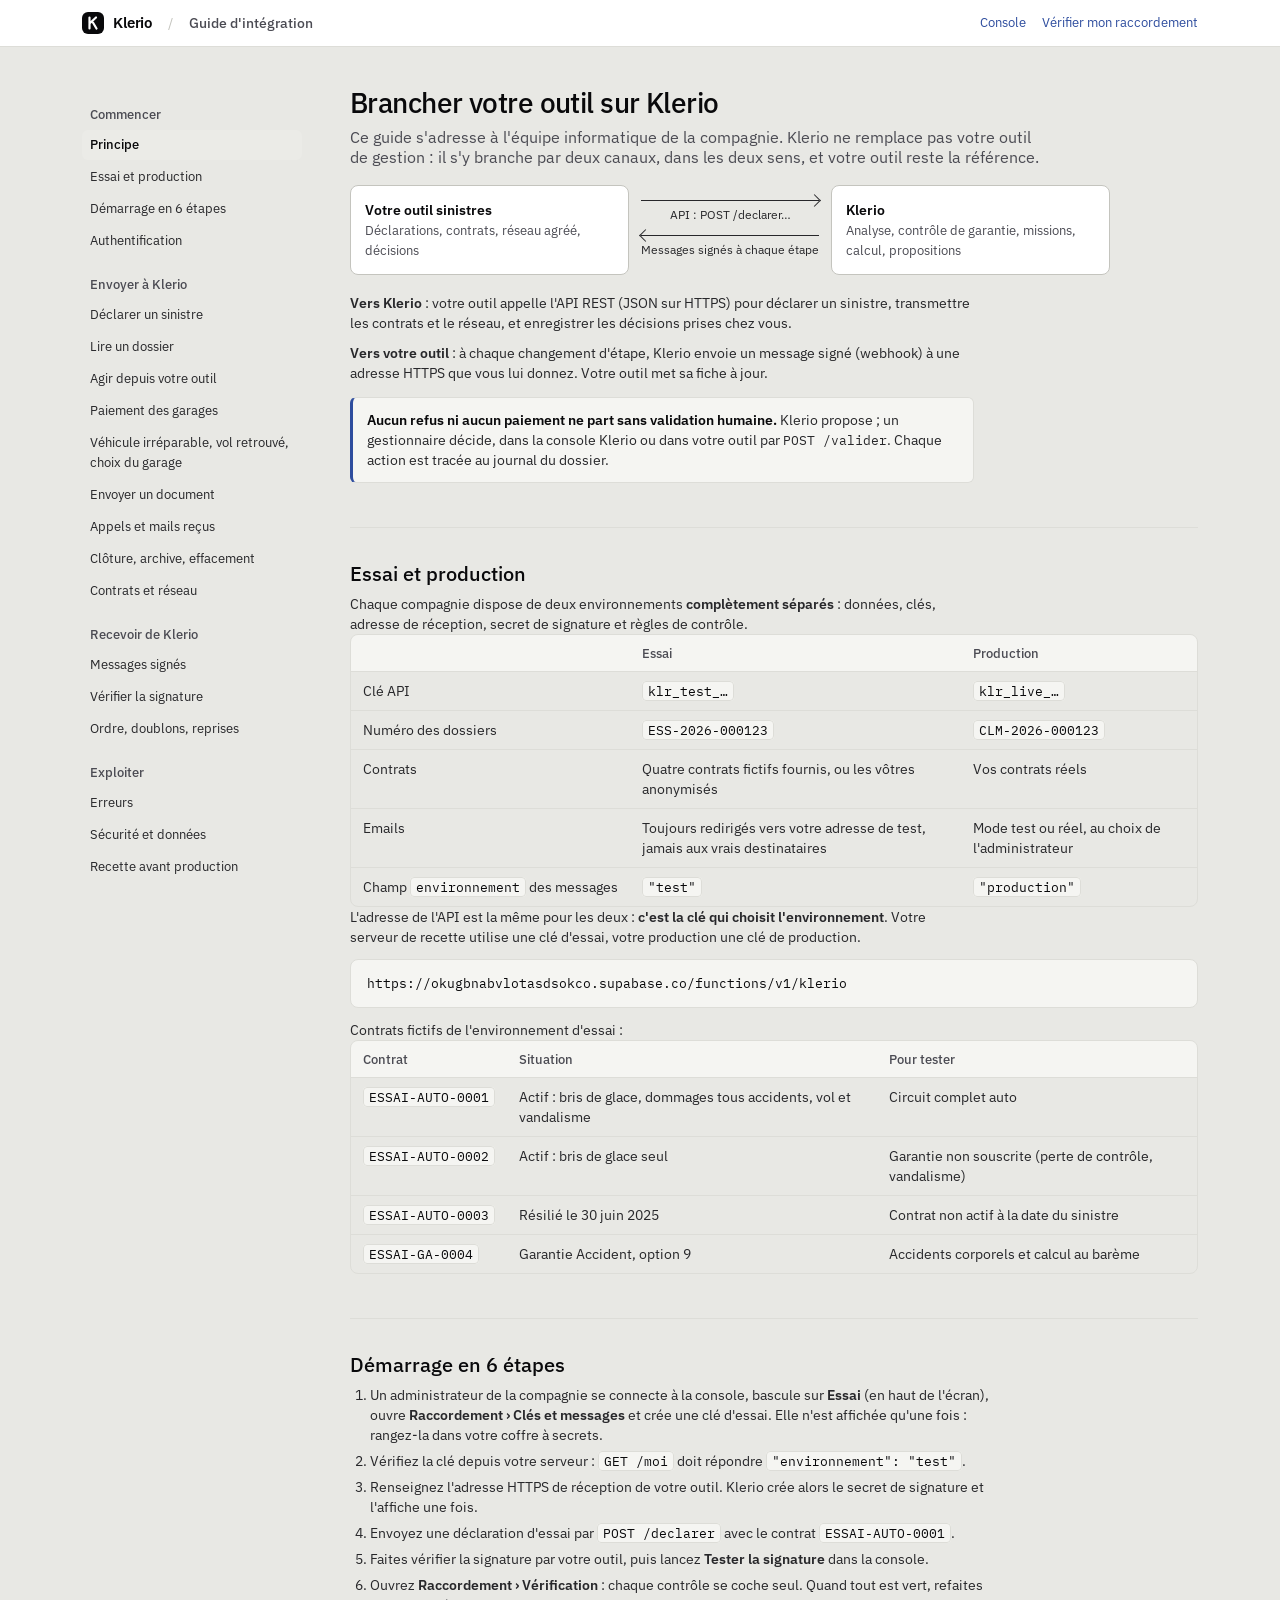
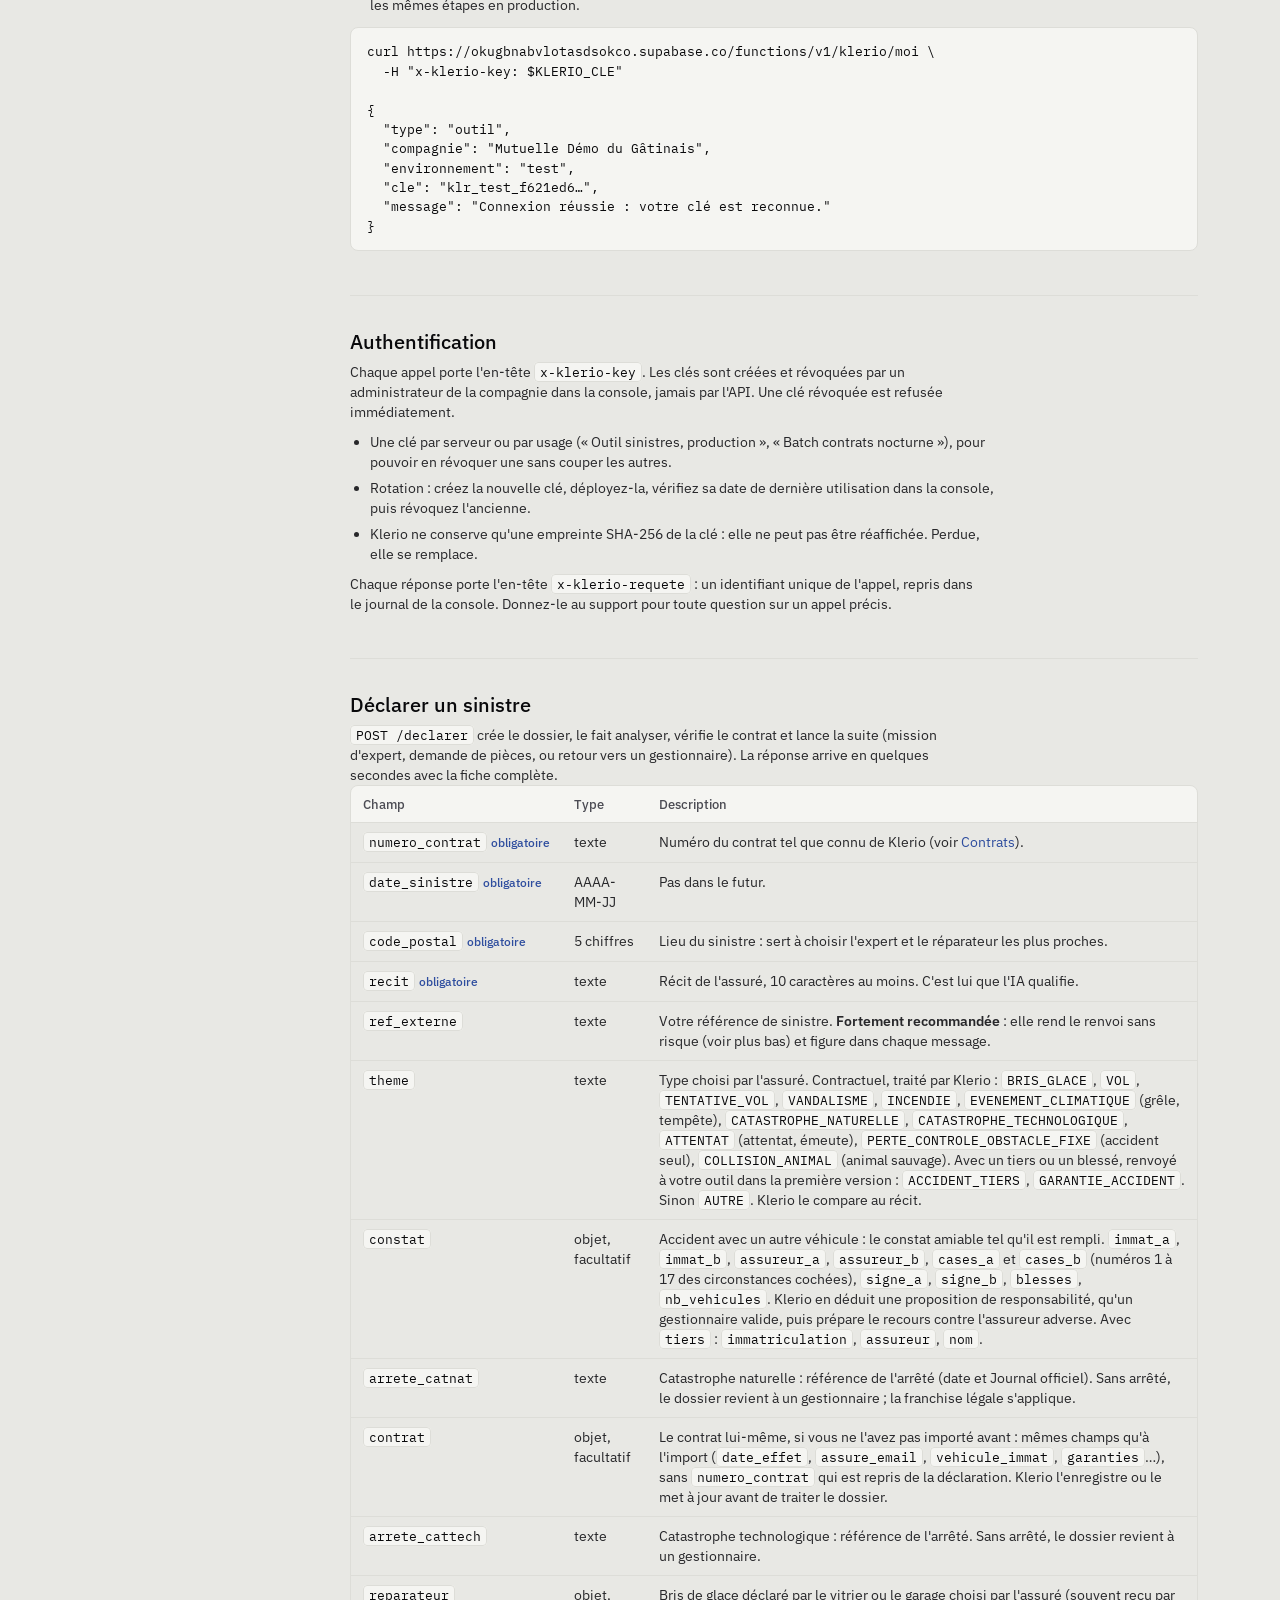
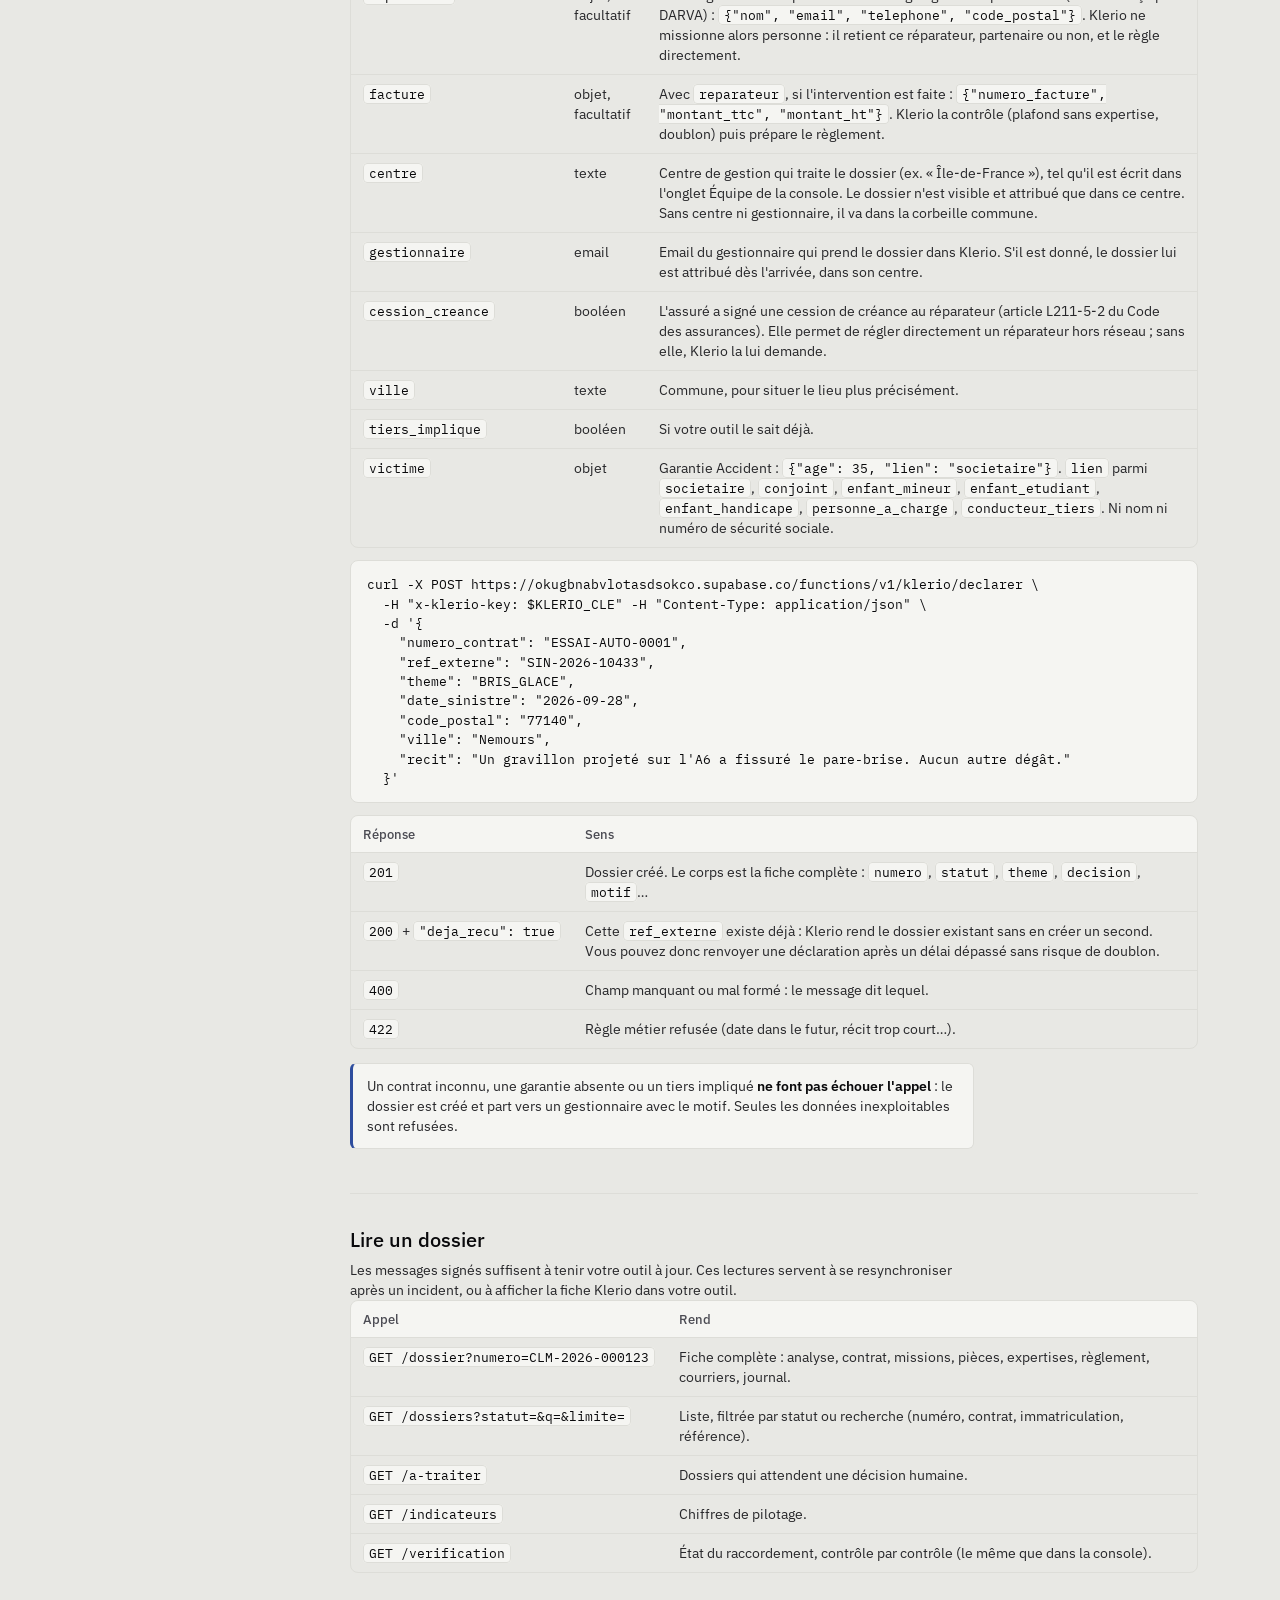
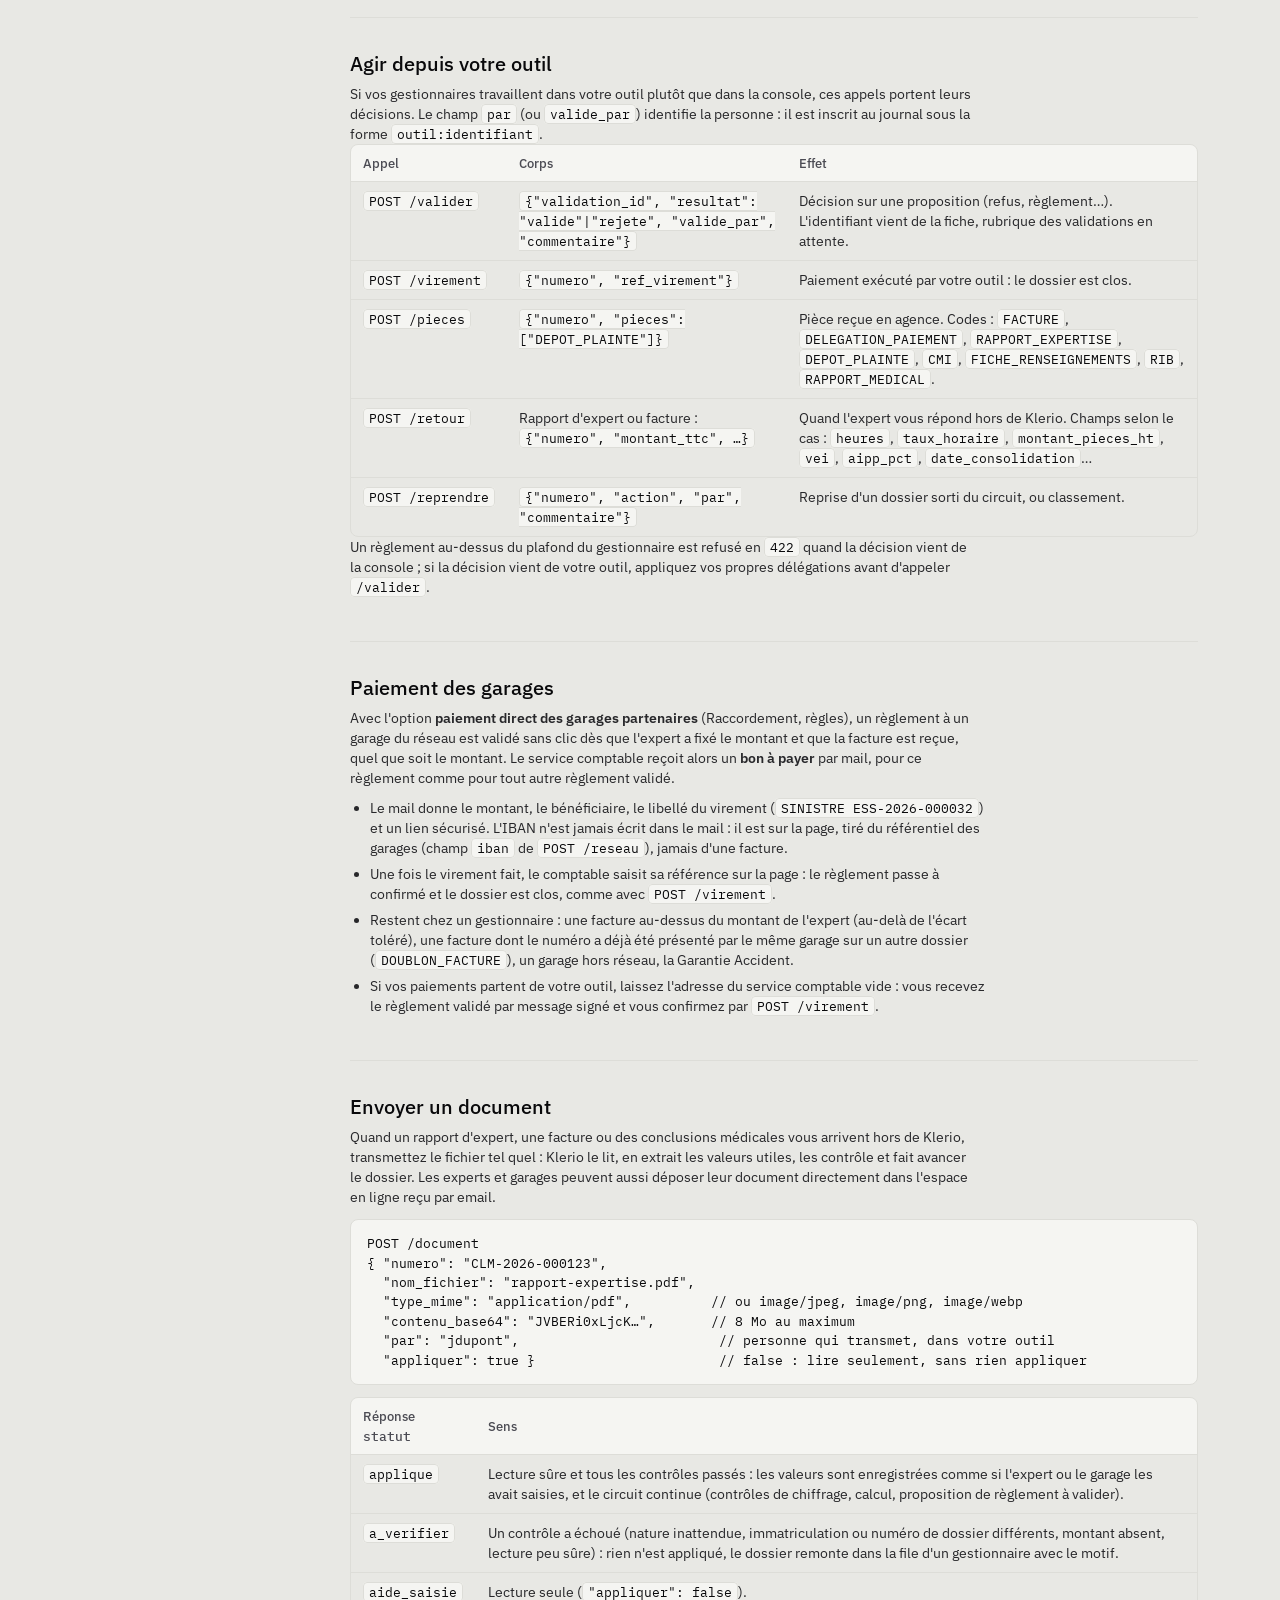
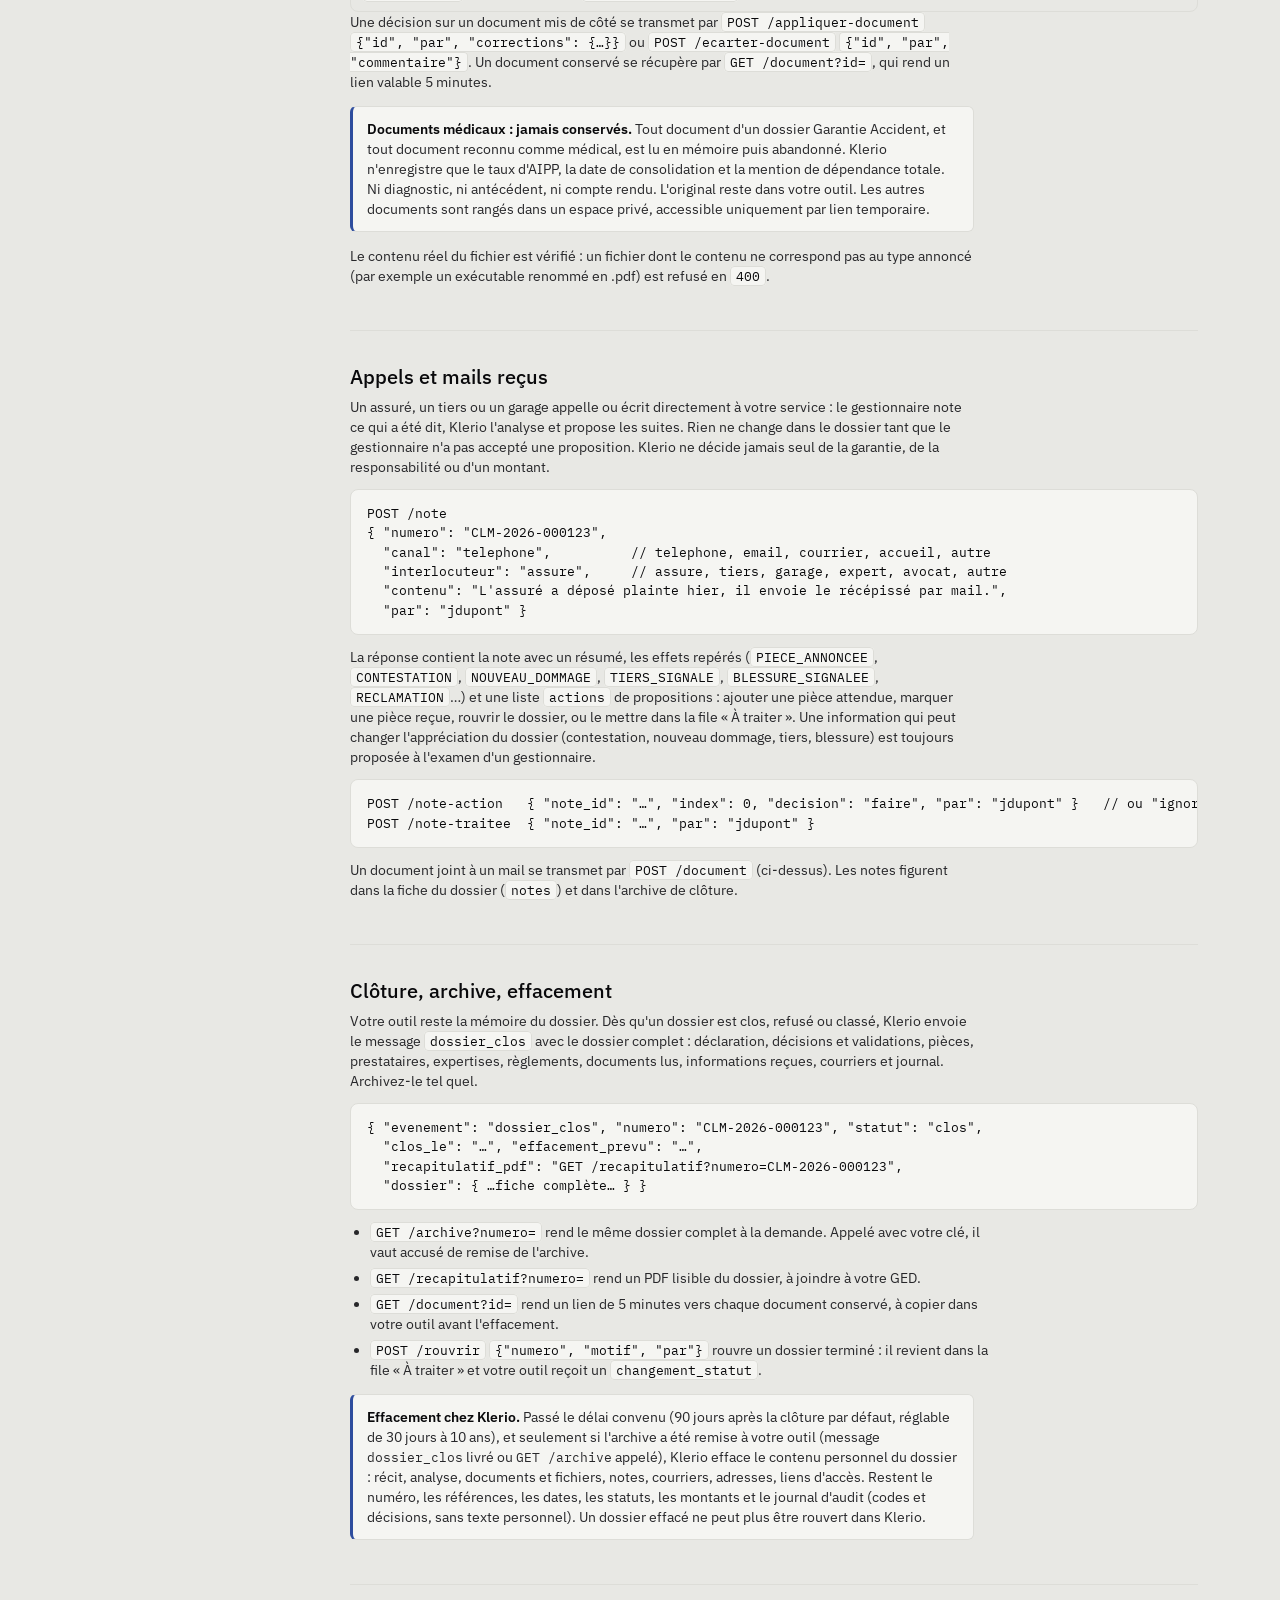
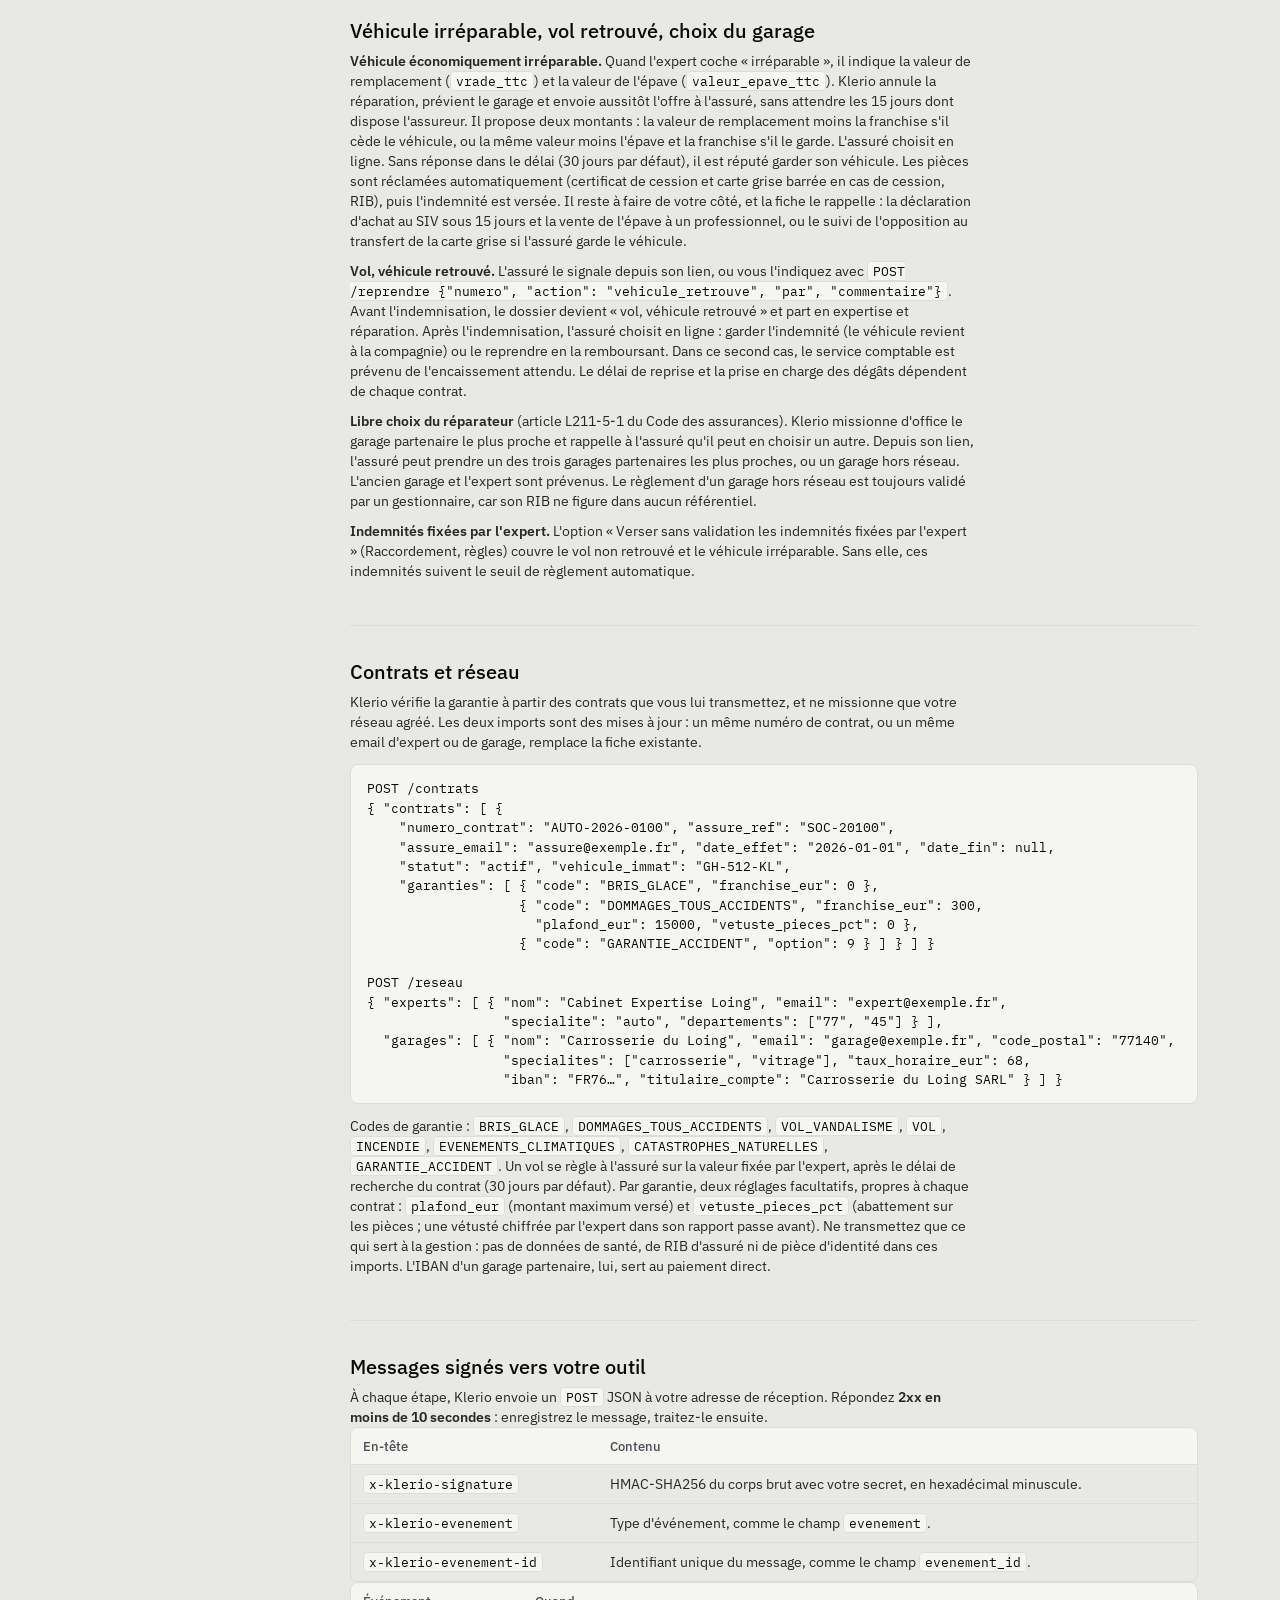
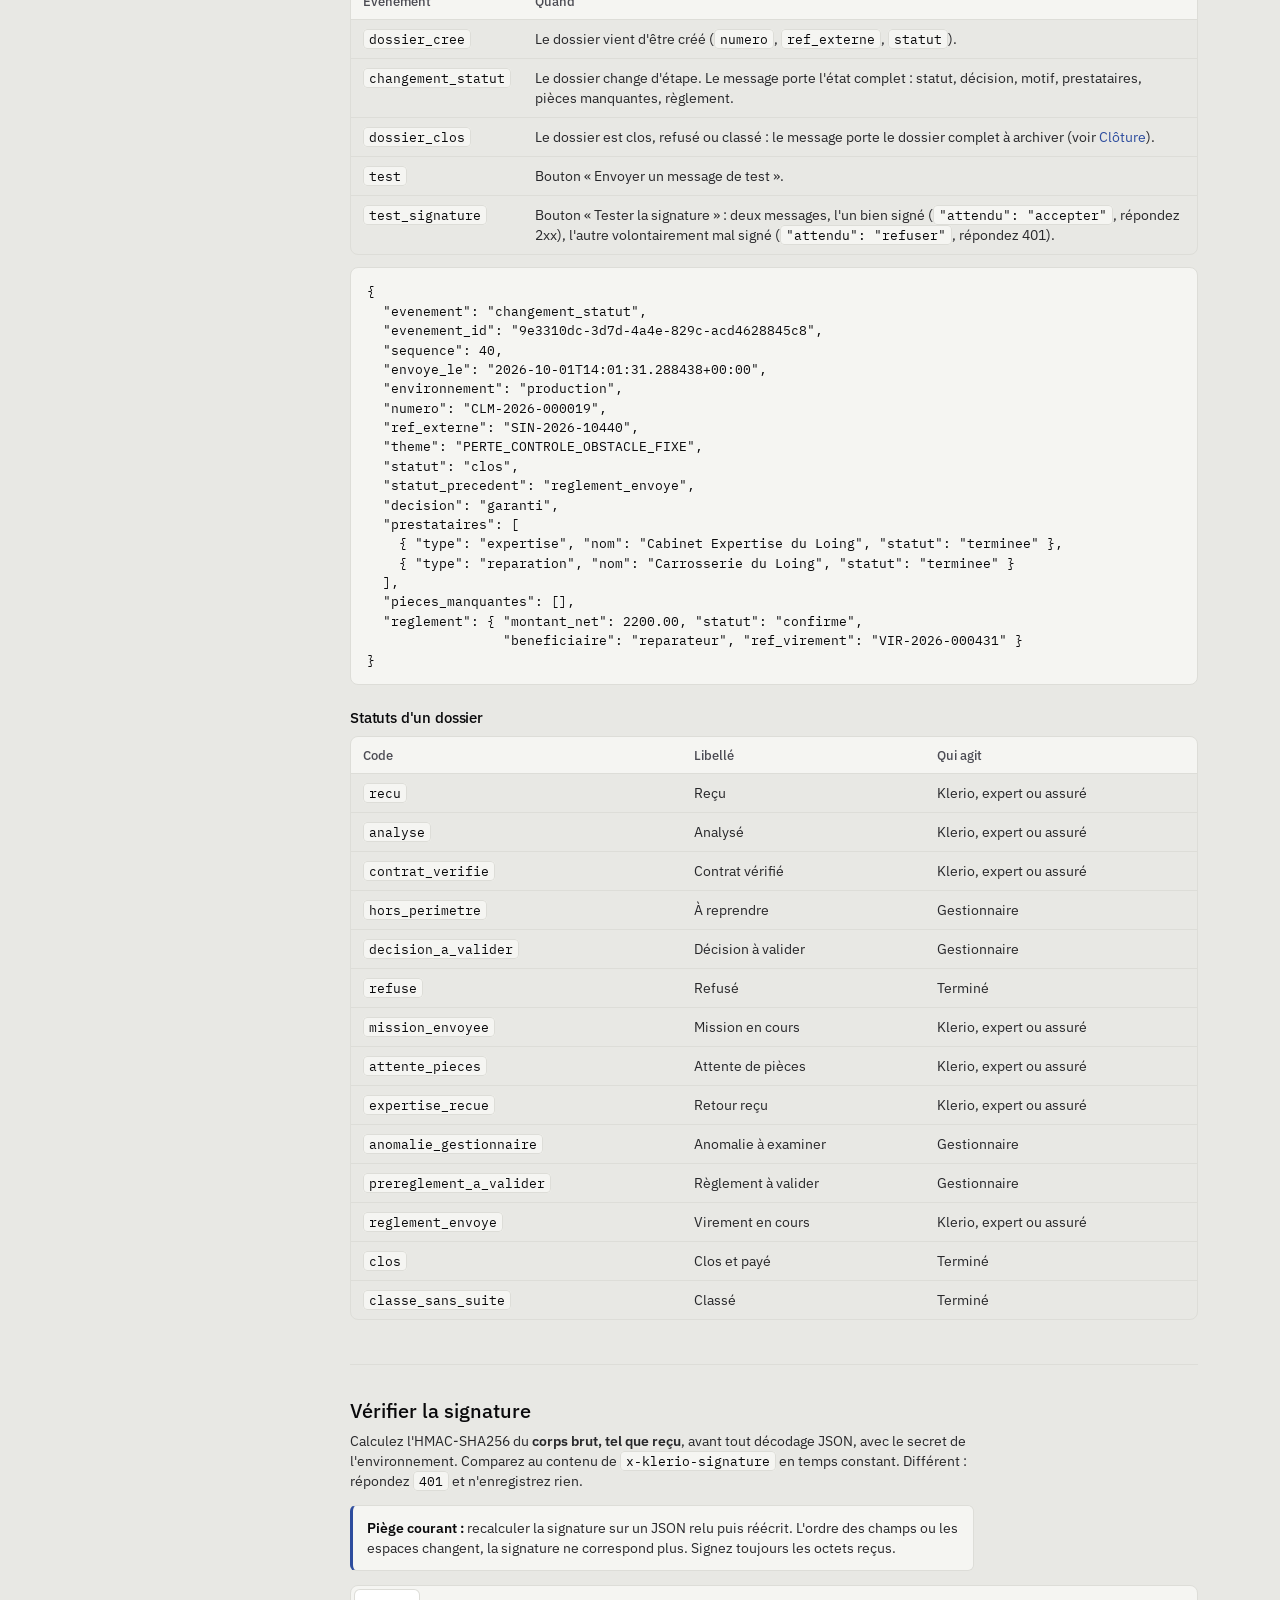
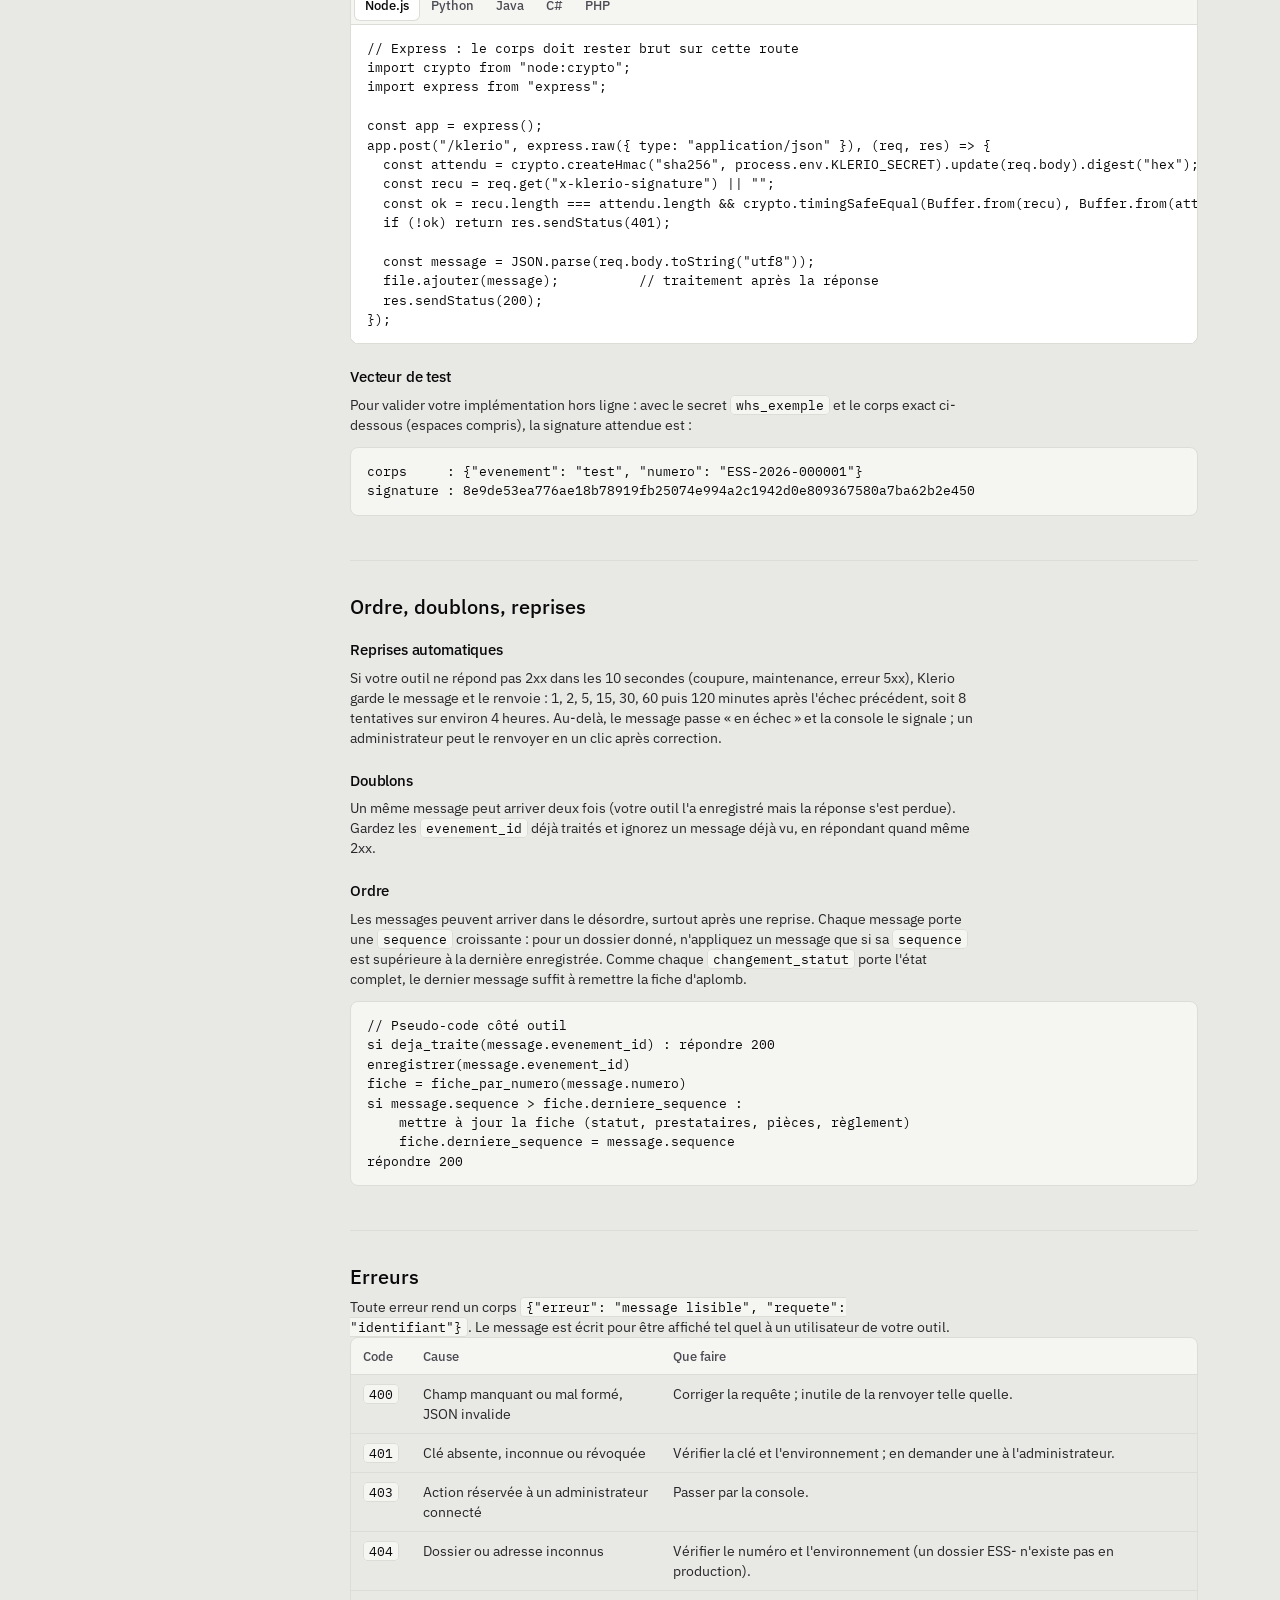
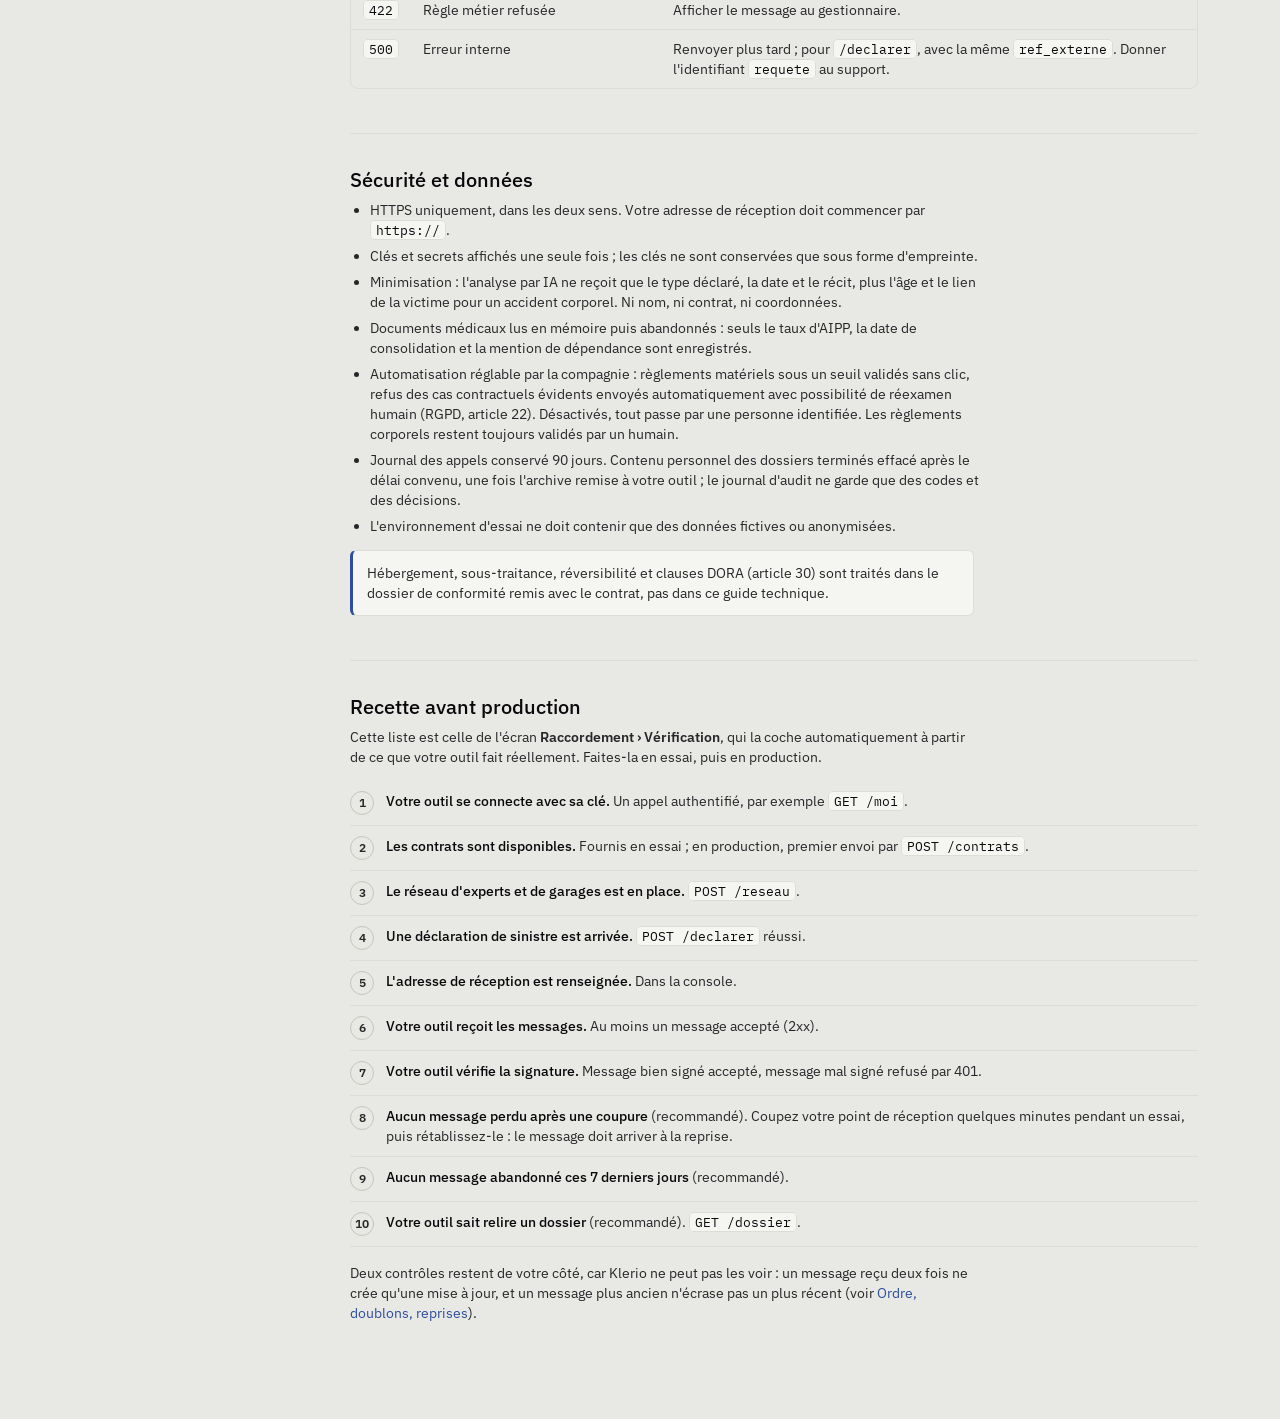
==== commit 21583c42: "Équipes par manager : un manager gère son équipe, ajoute un gestionnaire de son centre, l'administra" ====
--- a/guide.html
+++ b/guide.html
@@ -73,7 +73,7 @@
   .haut-in .titre, .haut-in .sep { display: none; }
 }
 </style>
-<link rel="stylesheet" href="charte.css?v=20261108h">
+<link rel="stylesheet" href="charte.css?v=20261108j">
 </head>
 <body>
 <header class="haut">
@@ -205,6 +205,8 @@
           <tr><td><code>arrete_cattech</code></td><td>texte</td><td>Catastrophe technologique : référence de l'arrêté. Sans arrêté, le dossier revient à un gestionnaire.</td></tr>
           <tr><td><code>reparateur</code></td><td>objet, facultatif</td><td>Bris de glace déclaré par le vitrier ou le garage choisi par l'assuré (souvent reçu par DARVA) : <code>{"nom", "email", "telephone", "code_postal"}</code>. Klerio ne missionne alors personne : il retient ce réparateur, partenaire ou non, et le règle directement.</td></tr>
           <tr><td><code>facture</code></td><td>objet, facultatif</td><td>Avec <code>reparateur</code>, si l'intervention est faite : <code>{"numero_facture", "montant_ttc", "montant_ht"}</code>. Klerio la contrôle (plafond sans expertise, doublon) puis prépare le règlement.</td></tr>
+          <tr><td><code>centre</code></td><td>texte</td><td>Centre de gestion qui traite le dossier (ex. « Île-de-France »), tel qu'il est écrit dans l'onglet Équipe de la console. Le dossier n'est visible et attribué que dans ce centre. Sans centre ni gestionnaire, il va dans la corbeille commune.</td></tr>
+          <tr><td><code>gestionnaire</code></td><td>email</td><td>Email du gestionnaire qui prend le dossier dans Klerio. S'il est donné, le dossier lui est attribué dès l'arrivée, dans son centre.</td></tr>
           <tr><td><code>cession_creance</code></td><td>booléen</td><td>L'assuré a signé une cession de créance au réparateur (article L211-5-2 du Code des assurances). Elle permet de régler directement un réparateur hors réseau ; sans elle, Klerio la lui demande.</td></tr>
           <tr><td><code>ville</code></td><td>texte</td><td>Commune, pour situer le lieu plus précisément.</td></tr>
           <tr><td><code>tiers_implique</code></td><td>booléen</td><td>Si votre outil le sait déjà.</td></tr>
--- a/charte.css
+++ b/charte.css
@@ -413,7 +413,15 @@
 .msg-corps { min-width: 0; overflow-wrap: anywhere; }
 .lien-mail { font-size: 12.5px; color: var(--gris); margin: 0 0 8px; }
 .lien-mail span { margin-right: 6px; }
-/* Parcours du dossier : cadre noir, fond clair, l'étape en cours en jaune constat */
-.parcours { background: var(--feuille); border: 1.5px solid var(--encre); }
-.parcours .route li.ici .pt, .parcours .route li.ici.vous .pt { background: var(--constat); border-color: var(--encre); box-shadow: 0 0 0 4px rgba(217, 174, 69, .3); }
+/* Parcours du dossier : une carte comme les autres, les étapes faites en noir, l'étape en cours en jaune constat */
+.parcours { background: var(--feuille); border: 1px solid #D6D6D1; border-radius: var(--rayon-carte); box-shadow: 0 1px 2px rgba(9, 9, 11, .05), 0 4px 12px rgba(9, 9, 11, .04); }
+.parcours .route li.fait, .parcours .route li.ici { color: var(--encre); }
+.parcours .route li.ici .pt, .parcours .route li.ici.vous .pt { background: var(--constat); border-color: var(--constat); box-shadow: 0 0 0 4px rgba(217, 174, 69, .25); }
 .parcours .route li.ici.vous .qui { color: var(--encre); font-weight: 500; }
+
+/* Type de sinistre : juste un point de couleur devant le nom */
+.type-tag, .type-tag.t-glace, .type-tag.t-vol, .type-tag.t-degat, .type-tag.t-feu, .type-tag.t-nature, .type-tag.t-route, .type-tag.t-tiers { background: none !important; padding: 0; border-radius: 0; color: var(--encre-2) !important; font-weight: 400; font-size: 13px; gap: 8px; }
+.type-tag::before { width: 8px; height: 8px; }
+.vigil.activite li { grid-template-columns: 16px minmax(0, 1fr) auto; align-items: center; }
+.vigil.activite .type-tag { gap: 0; }
+.barre .gestionnaire .btn { margin-left: 4px; }
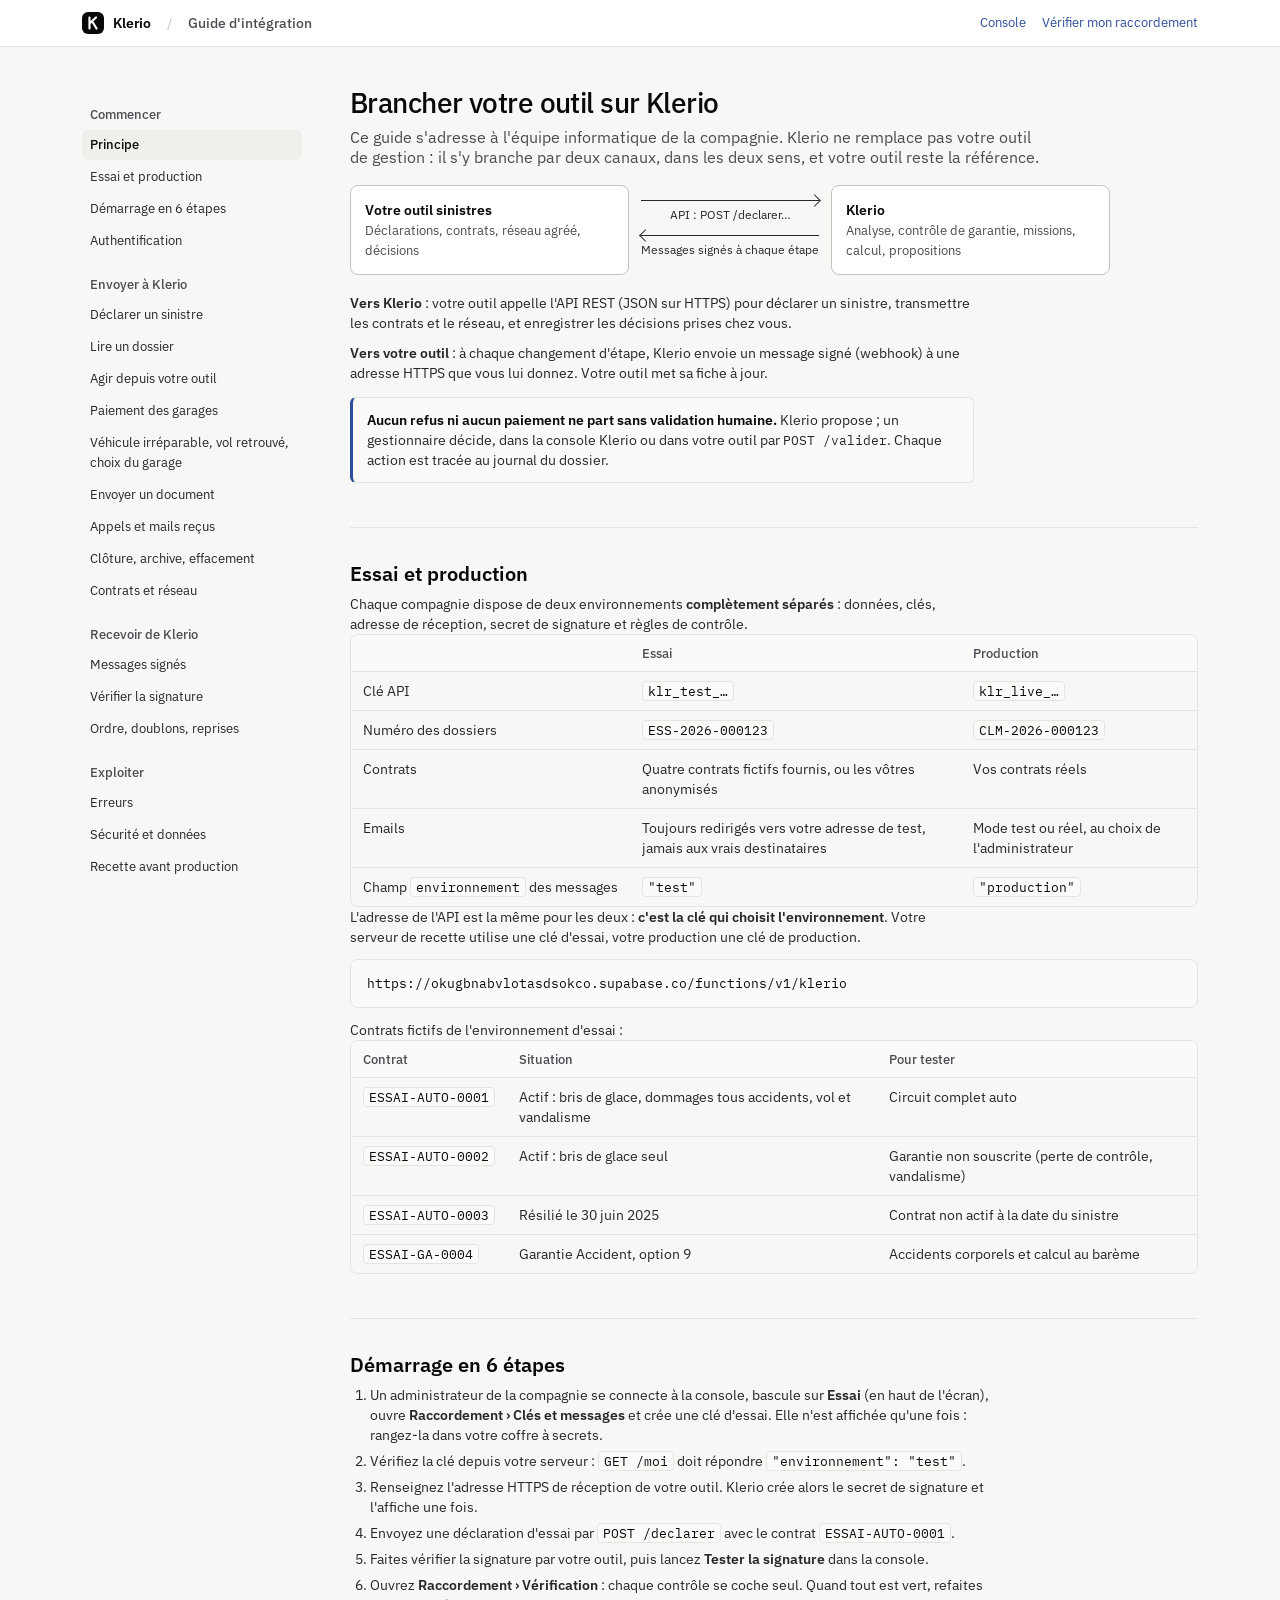
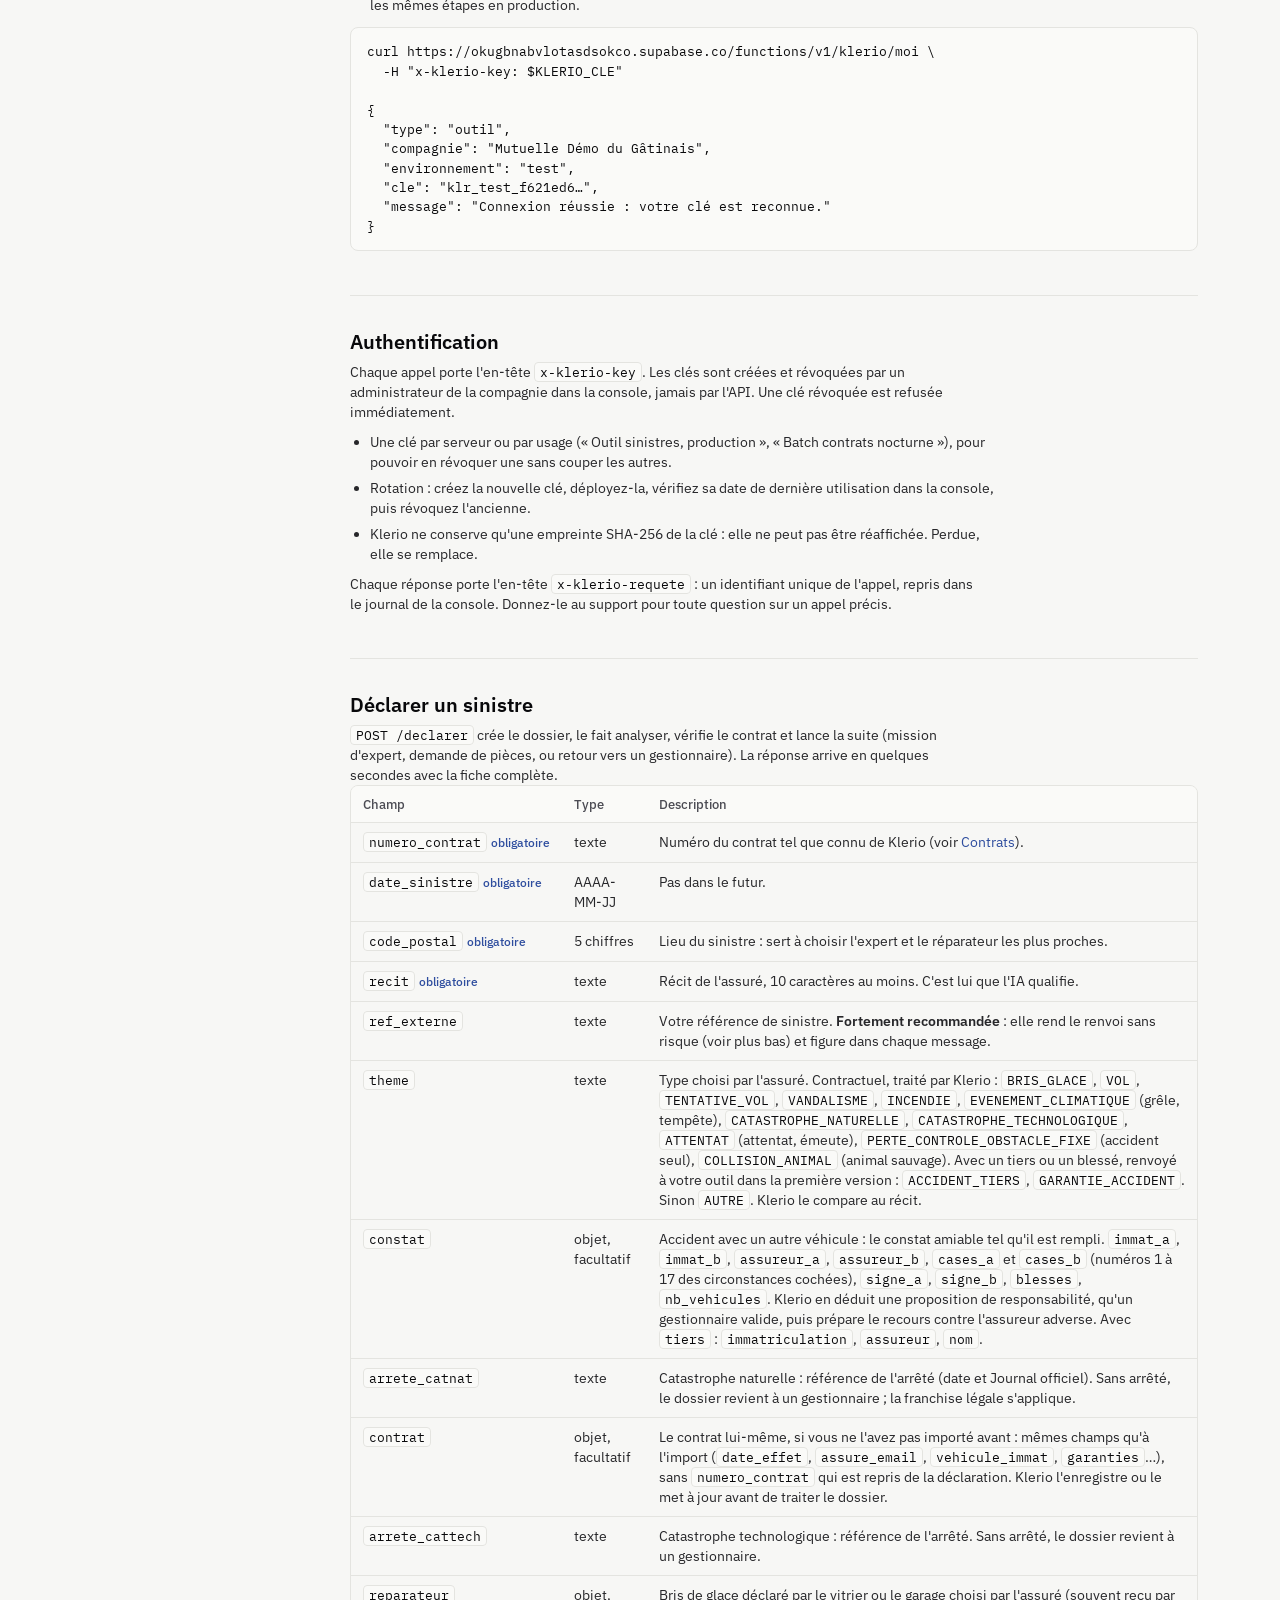
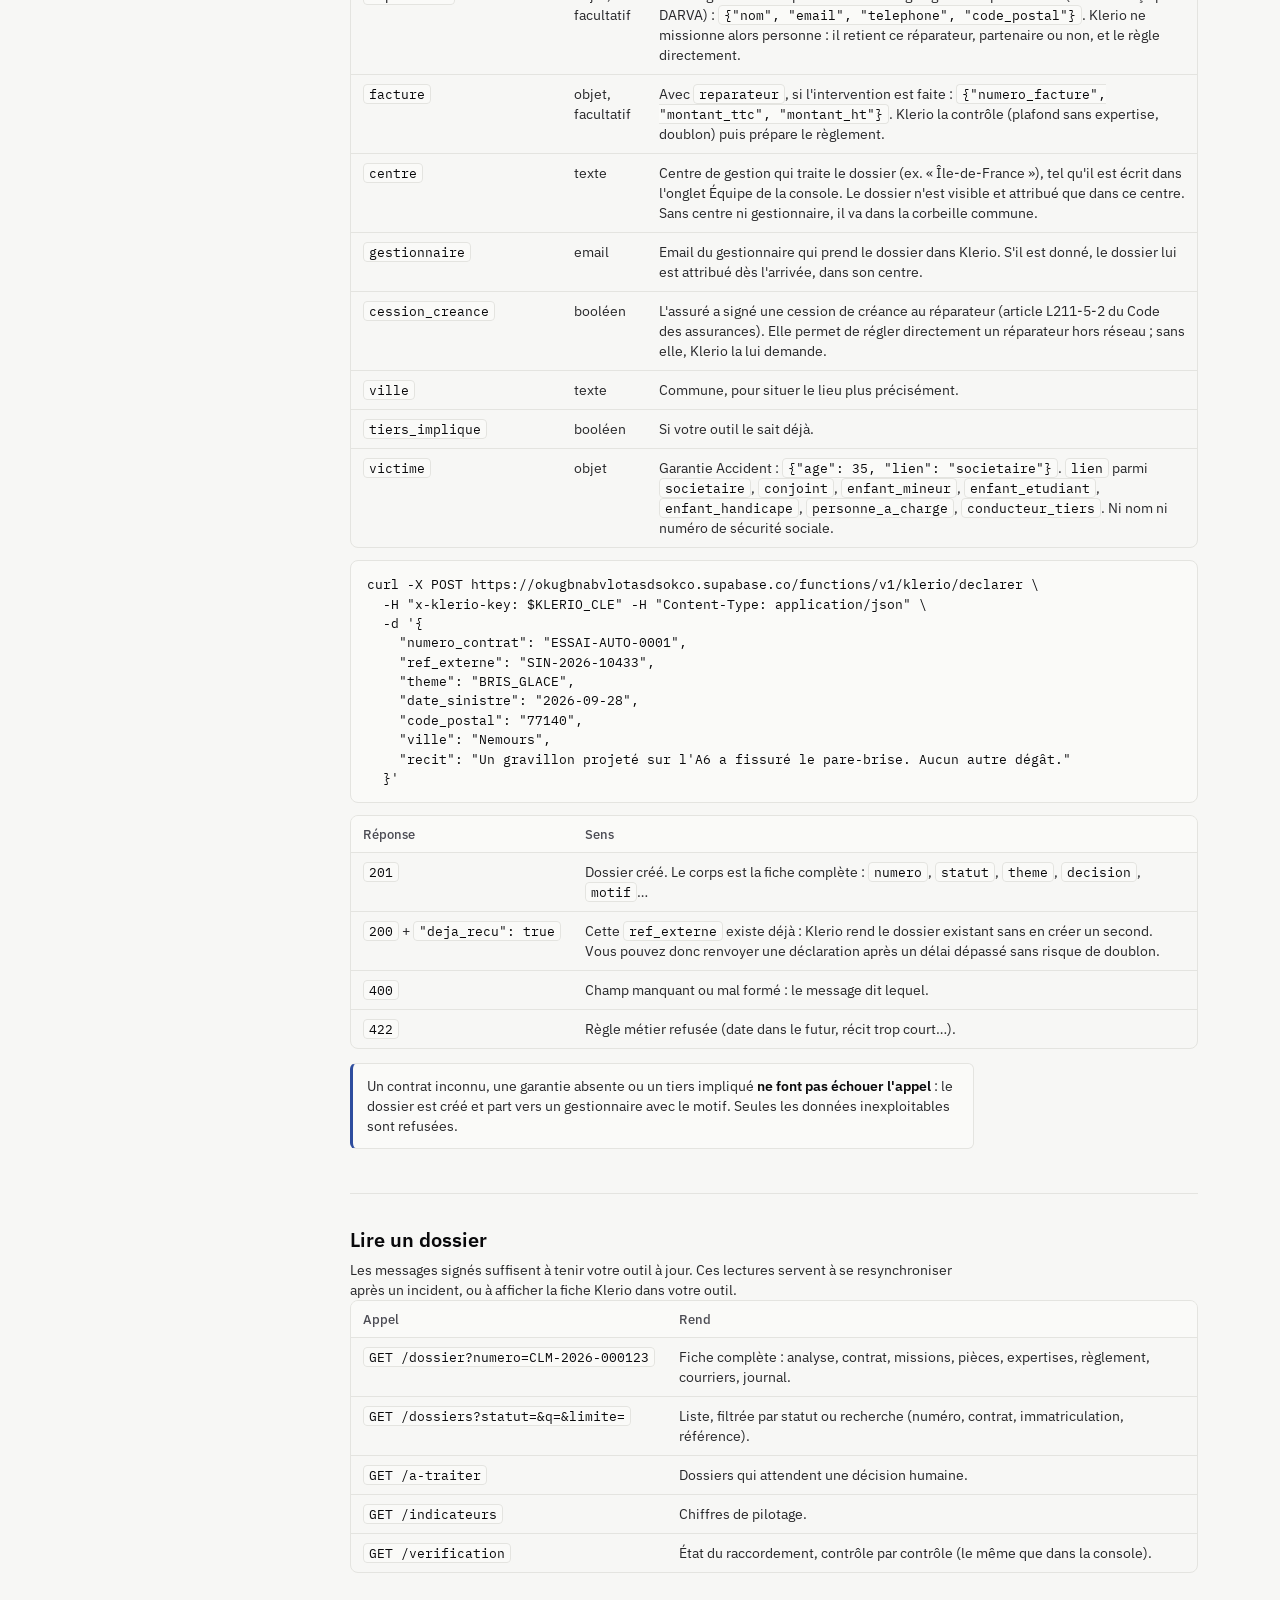
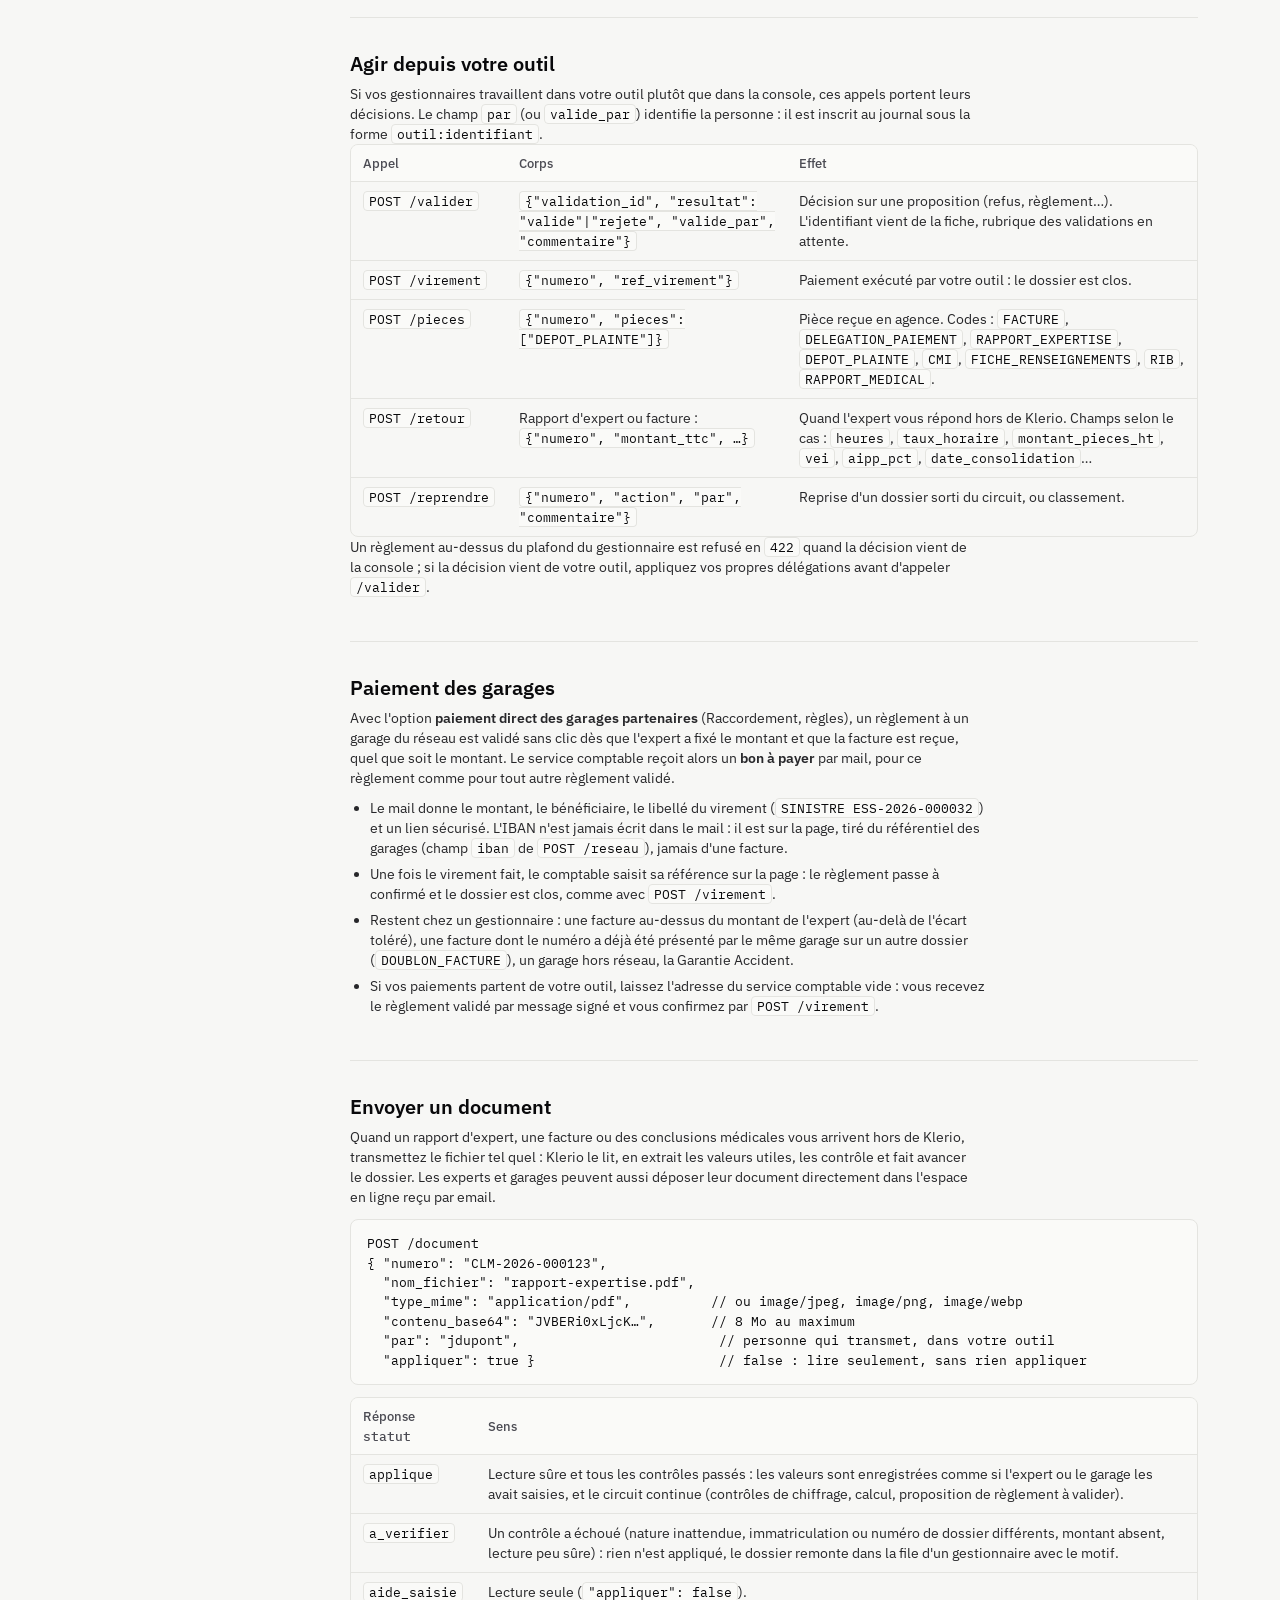
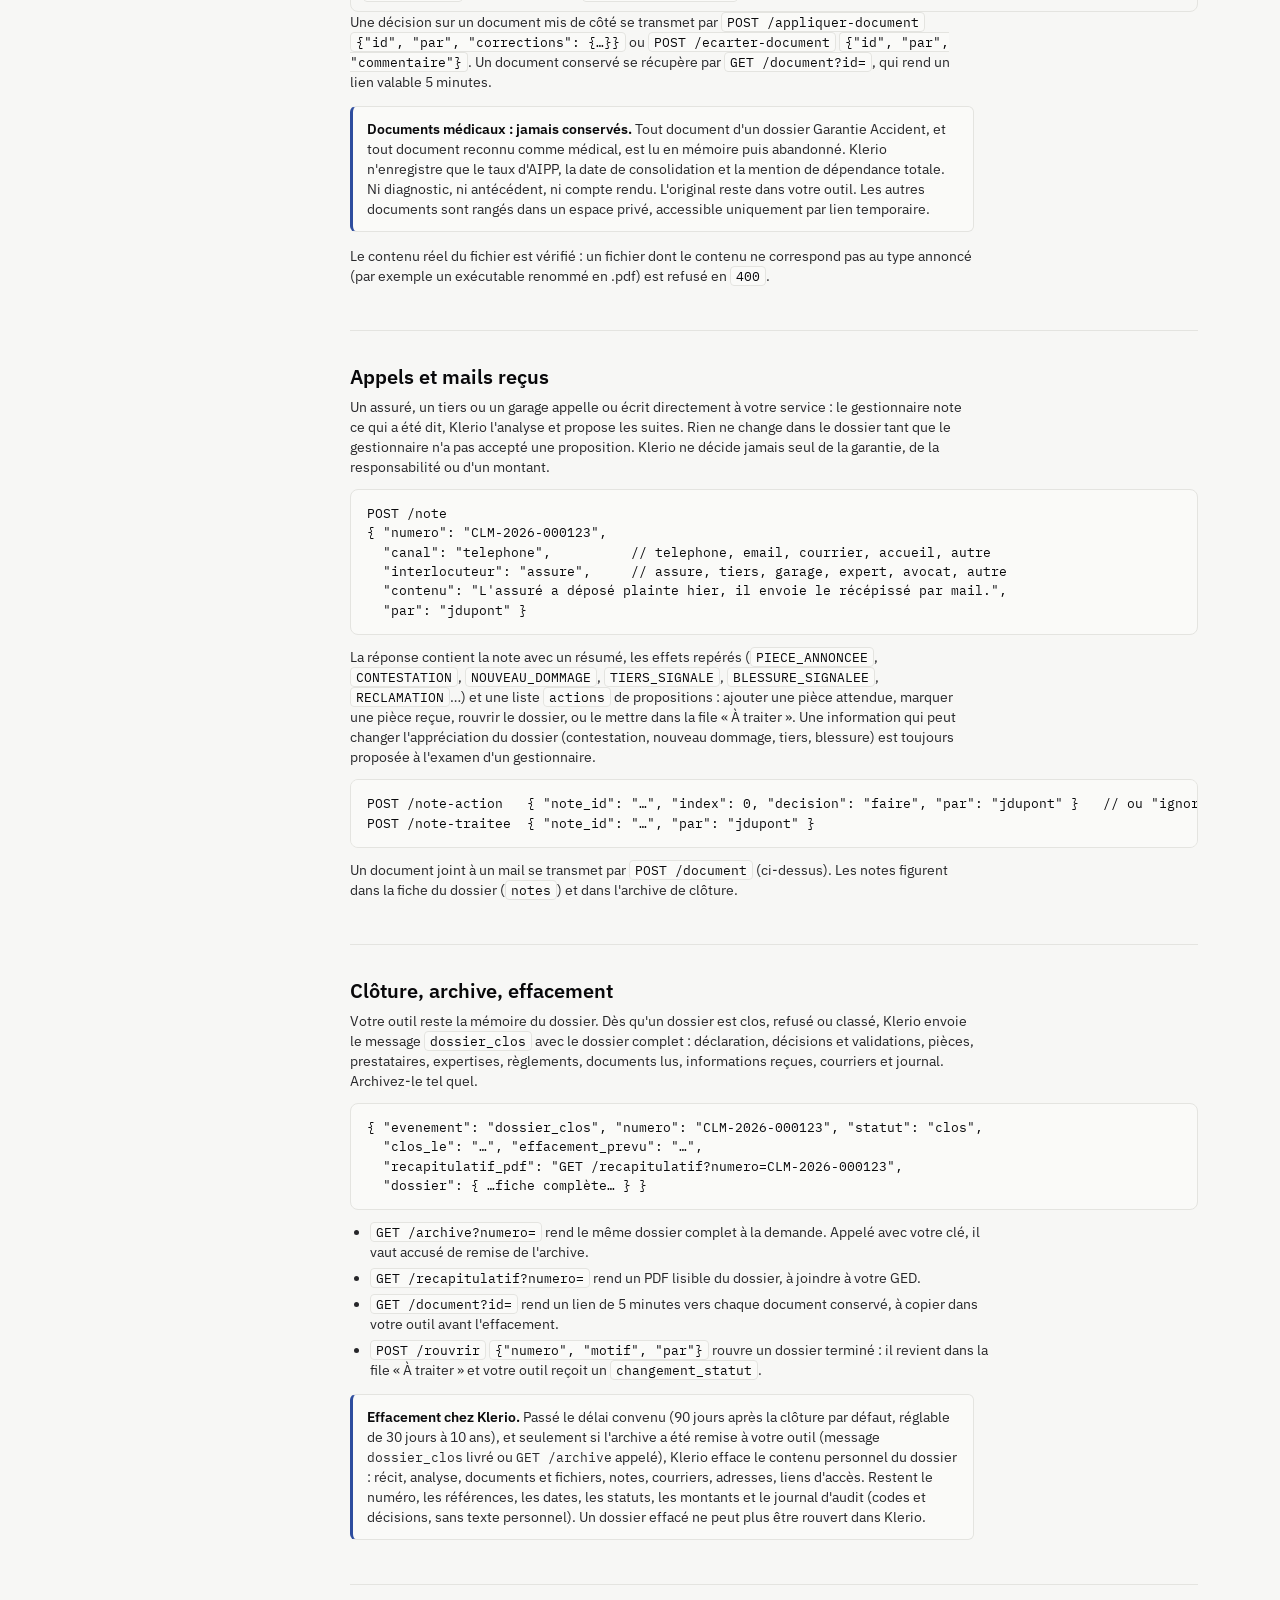
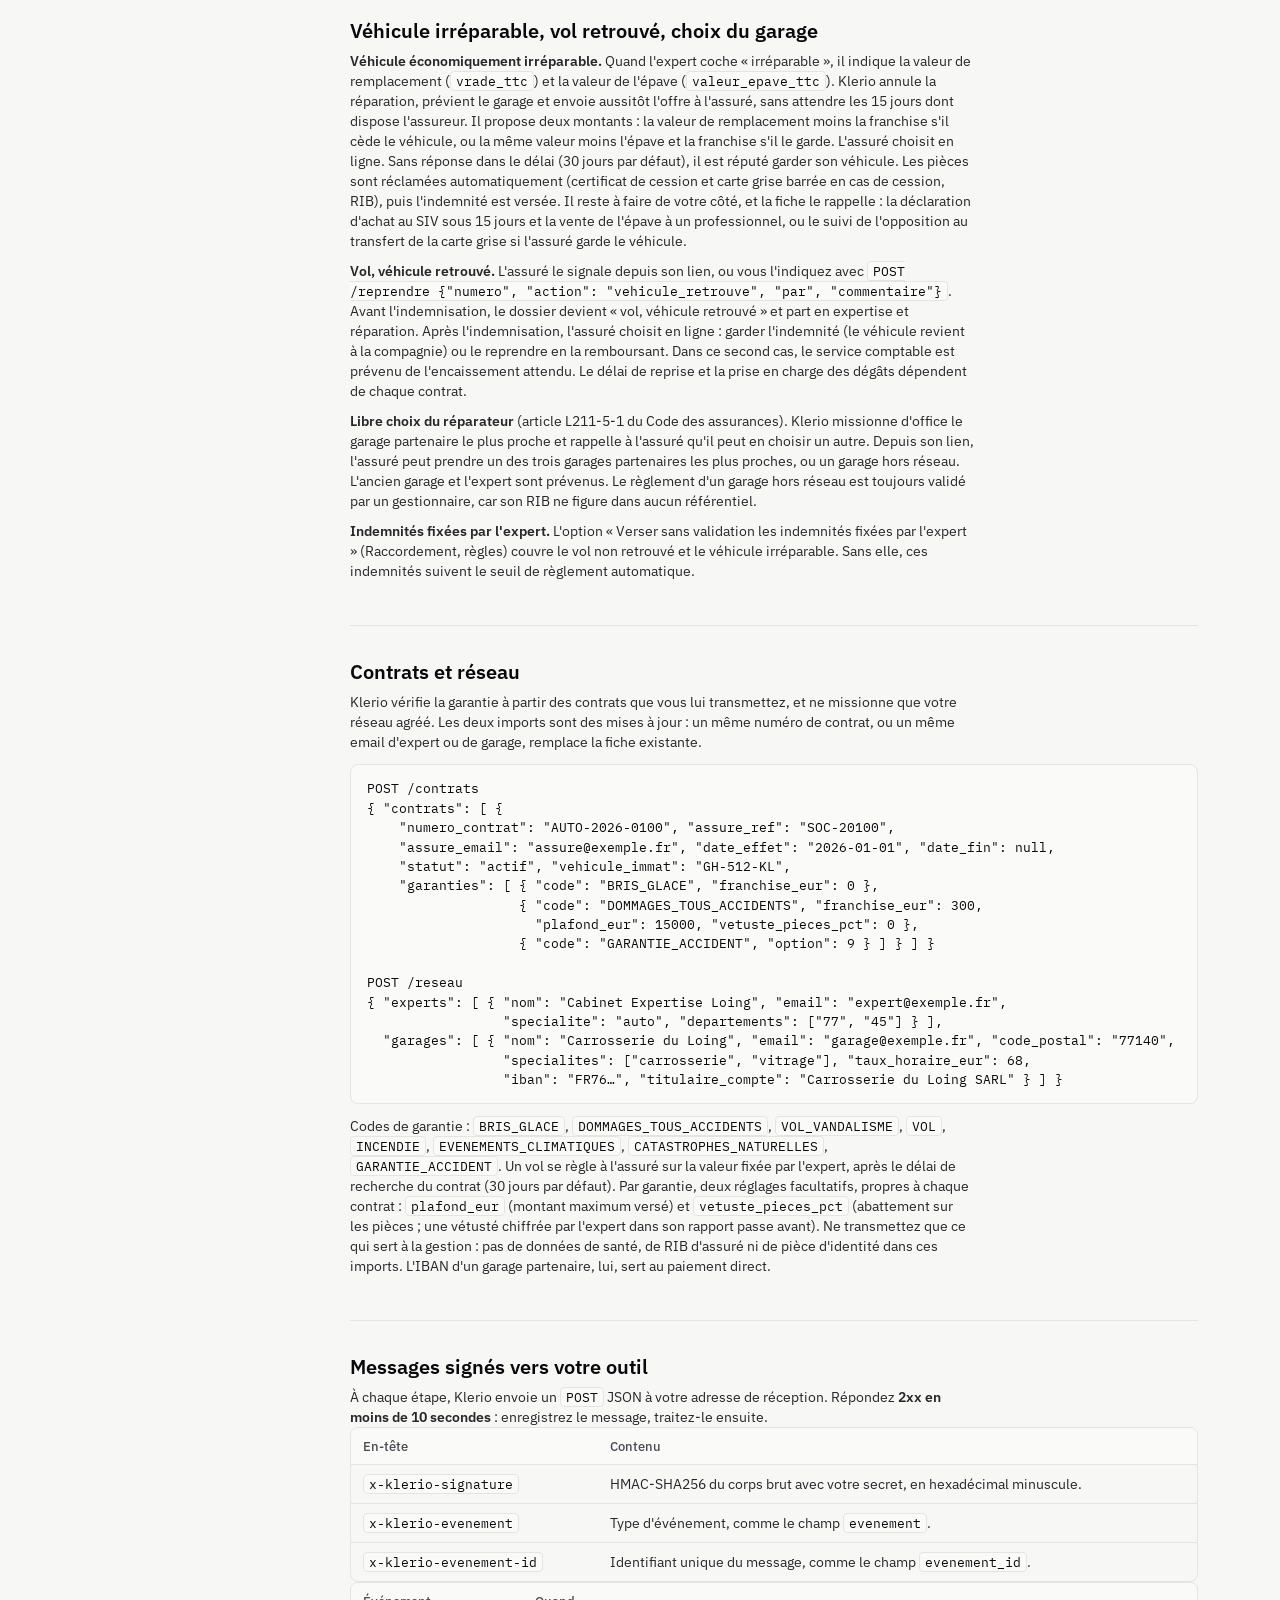
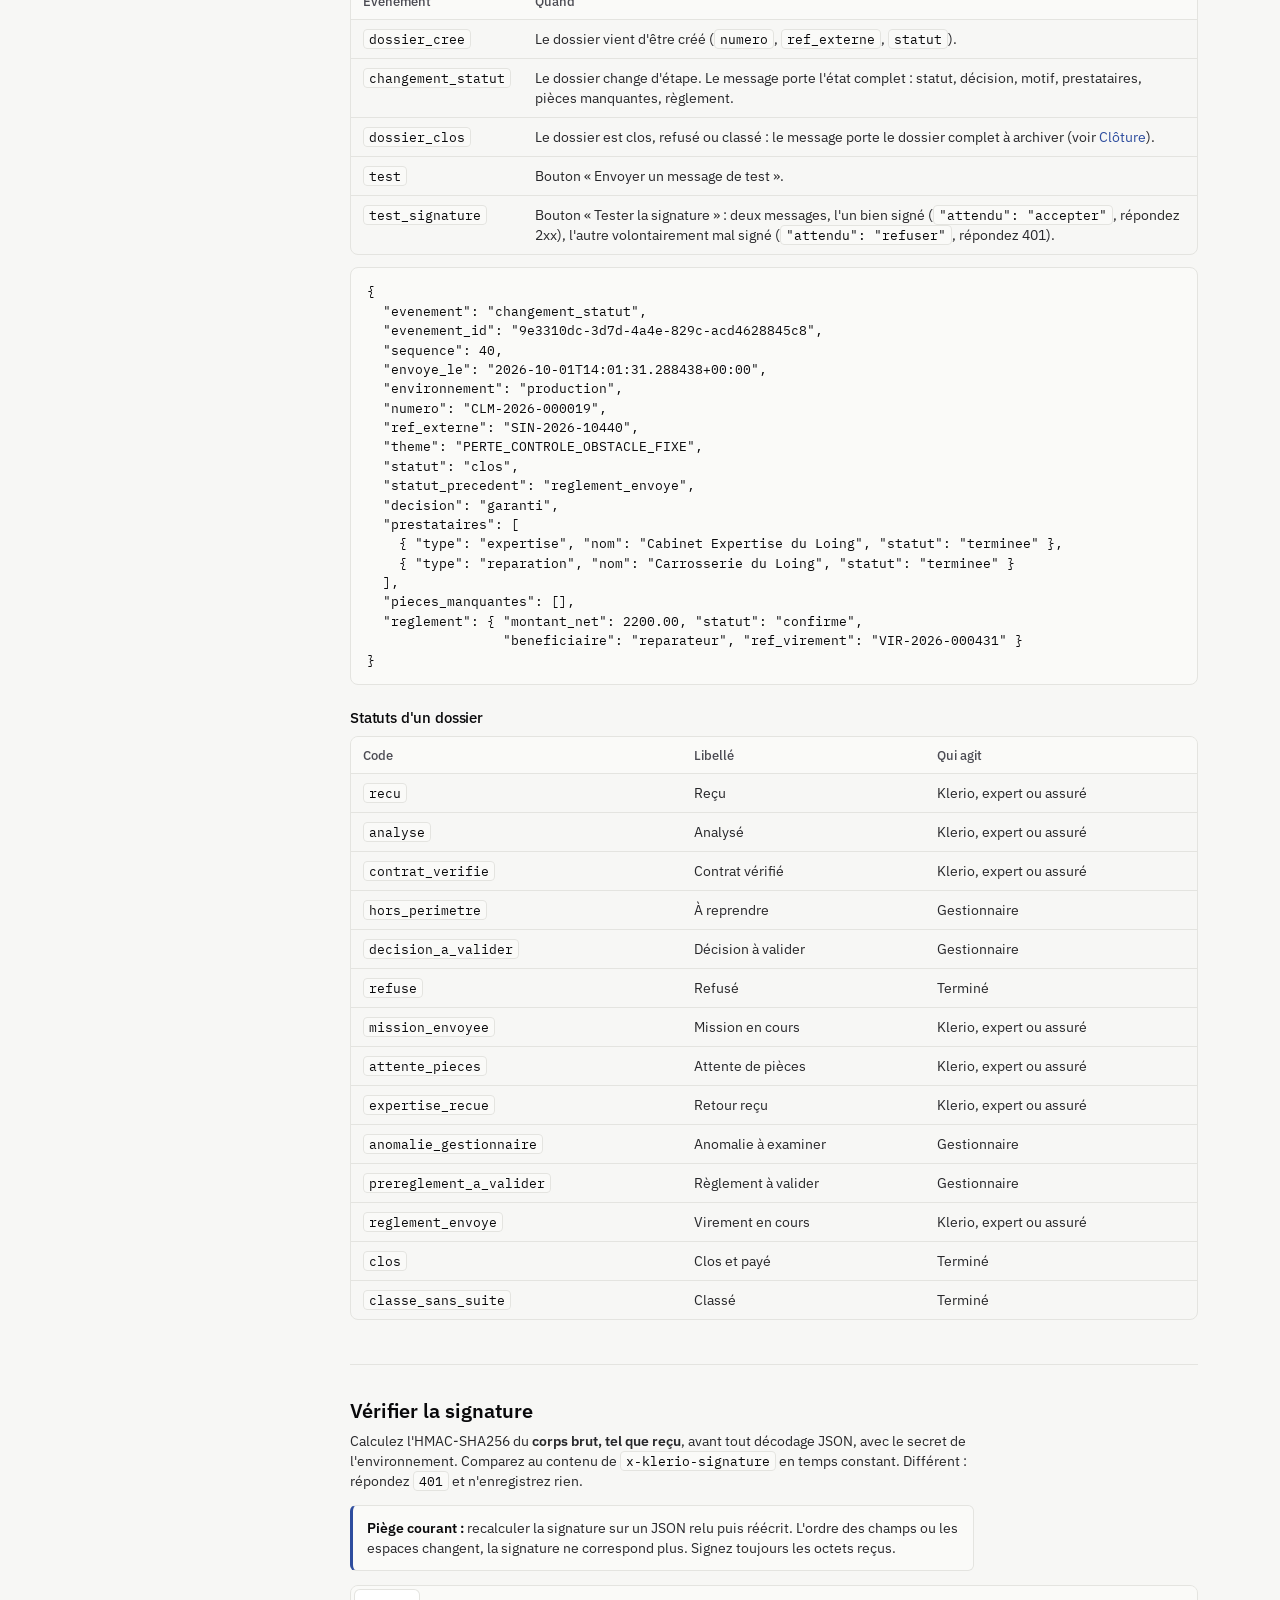
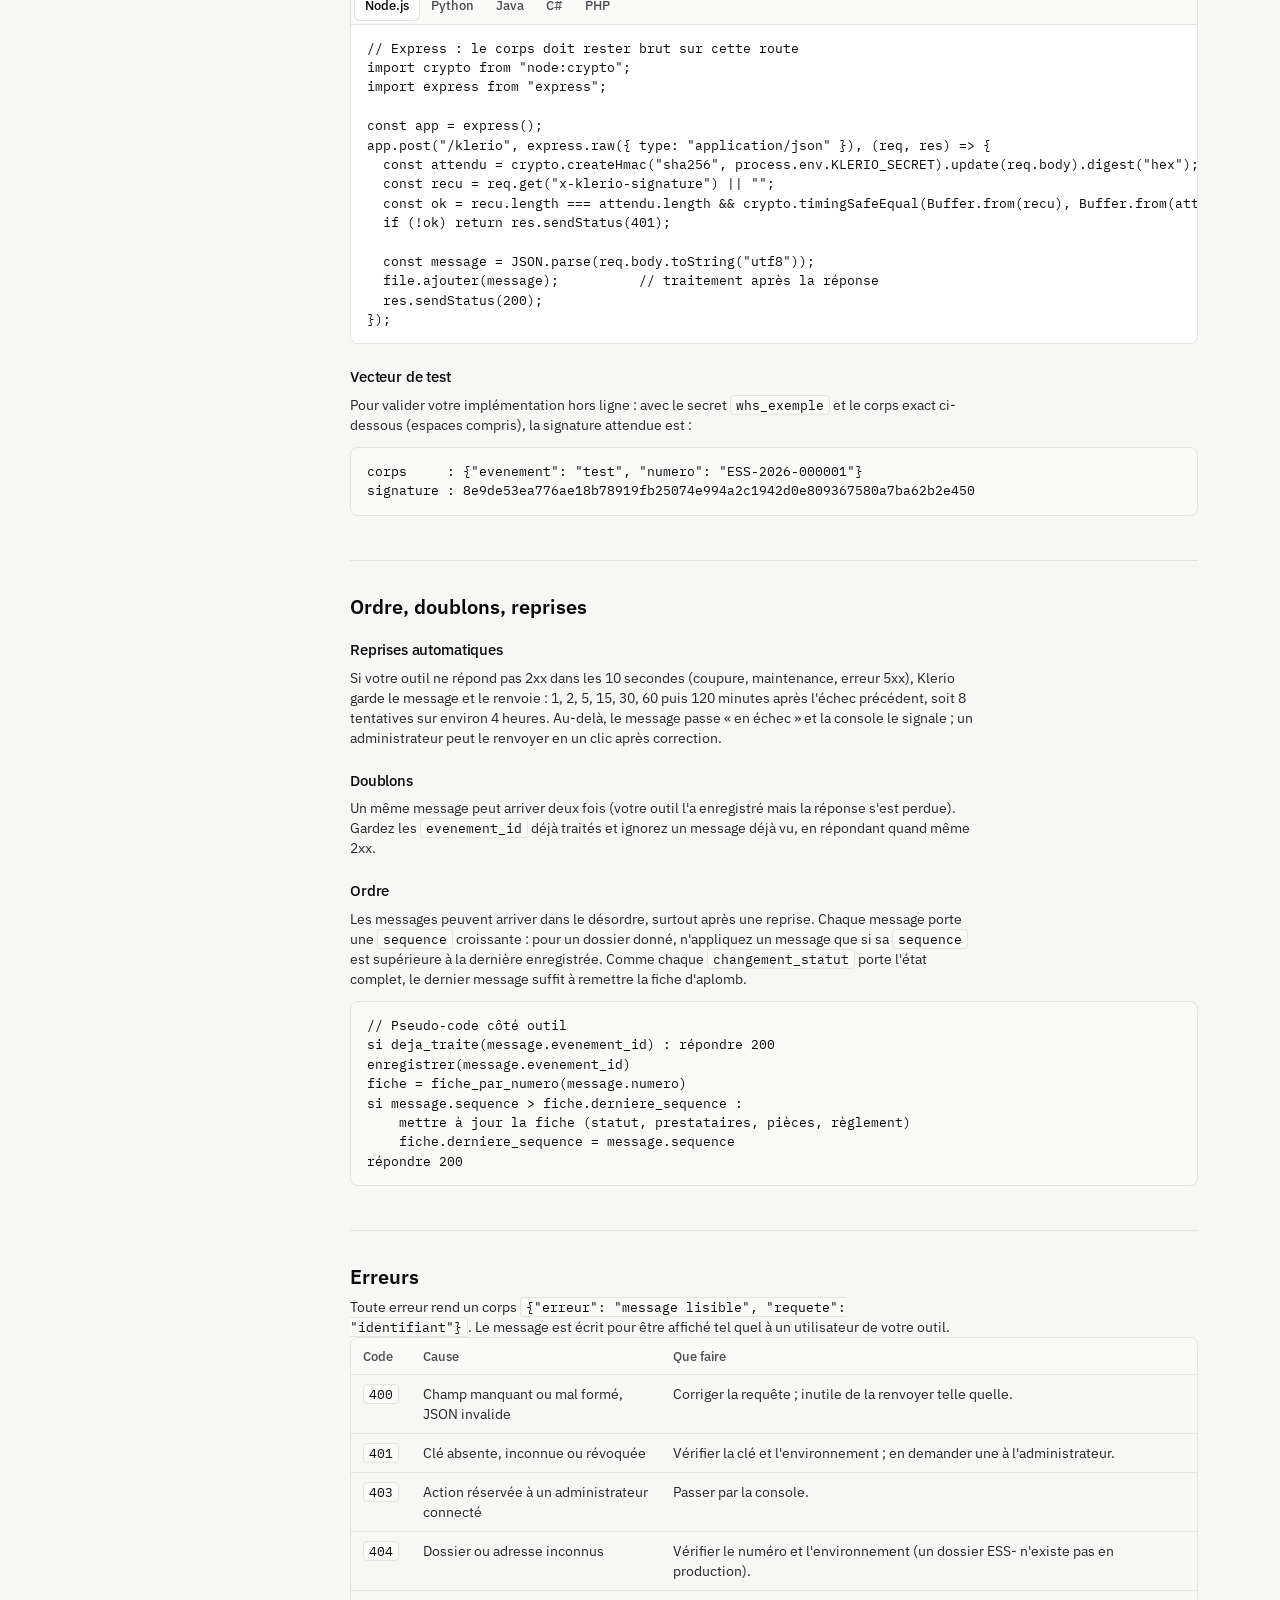
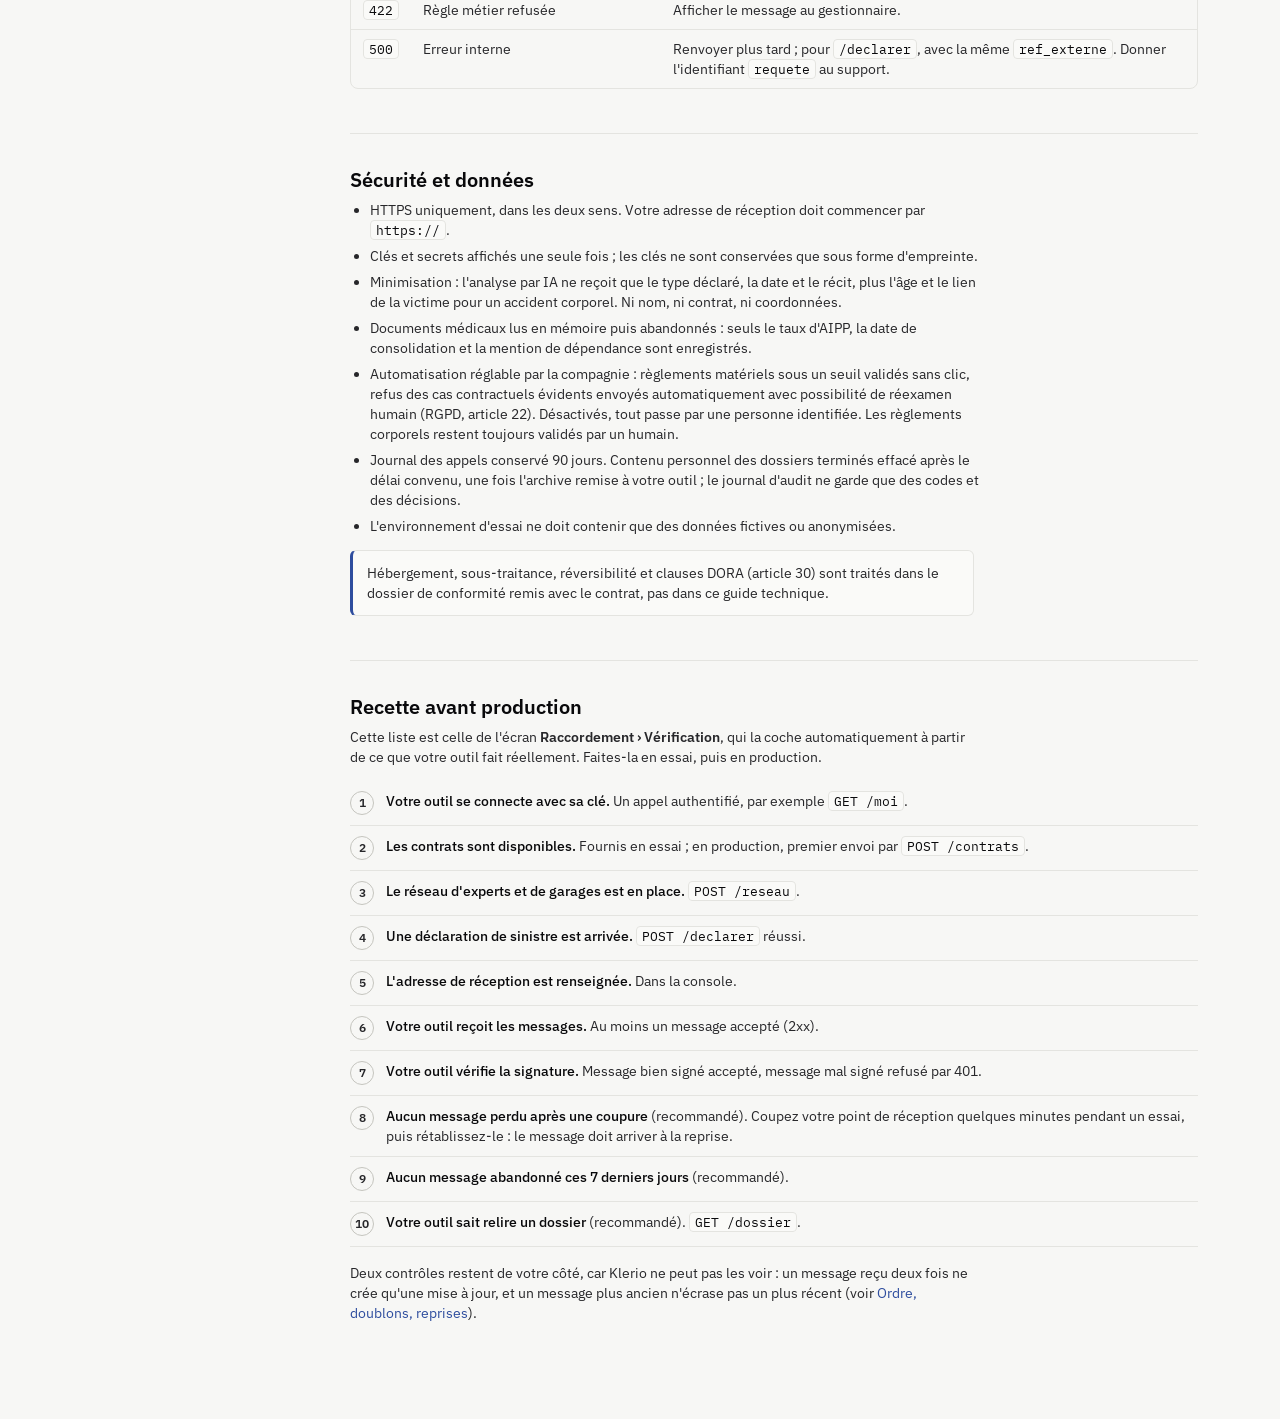
==== commit e1cd606a: "Design : boutons lisibles quelle que soit la couleur de l'assureur, fond presque blanc et cartes pla" ====
--- a/guide.html
+++ b/guide.html
@@ -3,6 +3,9 @@
 <head>
 <meta charset="utf-8">
 <meta name="viewport" content="width=device-width, initial-scale=1">
+<link rel="icon" type="image/svg+xml" href="icones/icone.svg">
+<link rel="icon" type="image/png" sizes="32x32" href="icones/favicon-32.png">
+<link rel="apple-touch-icon" href="icones/apple-touch-icon.png">
 <title>Guide d'intégration Klerio</title>
 <meta name="description" content="Brancher l'outil de gestion des sinistres d'une compagnie sur Klerio : clés, déclarations, messages signés, recette.">
 <link rel="preconnect" href="https://fonts.googleapis.com">
@@ -73,7 +76,7 @@
   .haut-in .titre, .haut-in .sep { display: none; }
 }
 </style>
-<link rel="stylesheet" href="charte.css?v=20261108j">
+<link rel="stylesheet" href="charte.css?v=20261115b">
 </head>
 <body>
 <header class="haut">
--- a/style.css
+++ b/style.css
@@ -57,8 +57,8 @@
   font-variant-numeric: tabular-nums; -webkit-font-smoothing: antialiased;
 }
 h1, h2, h3, h4 { margin: 0; line-height: 1.25; letter-spacing: -.01em; }
-h1 { font-size: 22px; font-weight: 600; }
-h2 { font-size: 15px; font-weight: 600; }
+h1 { font-size: 20px; font-weight: 600; }
+h2 { font-size: 14px; font-weight: 600; }
 h3 { font-size: 14px; font-weight: 600; }
 p { margin: 0; }
 a { color: var(--bleu); text-decoration: none; }
@@ -67,13 +67,13 @@
 :focus-visible { outline: 2px solid var(--bleu); outline-offset: 2px; }
 [hidden] { display: none !important; }
 .muet { color: var(--gris); }
-.petit { font-size: 12.5px; }
+.petit { font-size: 12px; }
 
 /* Boutons */
 .btn {
   display: inline-flex; align-items: center; justify-content: center; gap: 8px;
   min-height: 34px; padding: 6px 14px; border-radius: 6px; border: 1px solid var(--trait-fort);
-  background: var(--feuille); color: var(--encre); font-weight: 500; font-size: 13.5px;
+  background: var(--feuille); color: var(--encre); font-weight: 500; font-size: 13px;
   cursor: pointer; white-space: nowrap; text-decoration: none;
 }
 .btn:hover { background: var(--survol); text-decoration: none; }
@@ -84,7 +84,7 @@
 .btn.danger:hover { background: var(--rouge-pale); }
 .btn.discret { border-color: transparent; background: transparent; color: var(--bleu); padding-inline: 6px; }
 .btn.discret:hover { background: var(--bleu-pale); }
-.btn.petit { min-height: 28px; padding: 3px 10px; font-size: 12.5px; }
+.btn.petit { min-height: 28px; padding: 3px 10px; font-size: 12px; }
 
 /* Champs */
 label.champ { display: grid; gap: 6px; font-size: 13px; font-weight: 500; color: var(--encre-2); }
@@ -120,7 +120,7 @@
 .toast {
   position: fixed; left: 50%; bottom: 24px; transform: translateX(-50%); z-index: 90;
   background: var(--encre); color: var(--papier); padding: 10px 16px; border-radius: 6px;
-  font-size: 13.5px; font-weight: 500; max-width: min(560px, calc(100vw - 32px));
+  font-size: 13px; font-weight: 500; max-width: min(560px, calc(100vw - 32px));
 }
 .toast.erreur { background: var(--rouge); color: #fff; }
 .tourne { width: 14px; height: 14px; border-radius: 50%; border: 2px solid currentColor; border-right-color: transparent; animation: tourne .7s linear infinite; display: inline-block; }
@@ -128,7 +128,7 @@
 @media (prefers-reduced-motion: reduce) { *, *::before, *::after { animation-duration: .01ms !important; transition-duration: .01ms !important; } }
 
 /* Marque */
-.marque { display: flex; align-items: center; gap: 9px; font-weight: 600; font-size: 15px; letter-spacing: -.01em; }
+.marque { display: flex; align-items: center; gap: 9px; font-weight: 600; font-size: 14px; letter-spacing: -.01em; }
 .marque svg { flex: none; }
 
 /* échéances légales (tiers blessé) */
@@ -137,7 +137,7 @@
 
 /* doublons et fiche client */
 ul.liste-mini { list-style: none; margin: 4px 0 0; padding: 0; display: grid; gap: 10px; }
-ul.liste-mini li { font-size: 13.5px; line-height: 1.45; }
+ul.liste-mini li { font-size: 13px; line-height: 1.45; }
 ul.liste-mini .petit { margin-top: 3px; display: flex; gap: 6px; align-items: center; flex-wrap: wrap; }
 table.comparaison td { vertical-align: top; }
 table.comparaison tr.moi td { background: var(--bleu-pale); }
@@ -151,7 +151,7 @@
 /* raisonnement de Klerio */
 ol.raisonnement { list-style: none; margin: 0; padding: 0; display: grid; gap: 12px; }
 ol.raisonnement li { display: grid; grid-template-columns: 24px 1fr; gap: 10px; align-items: start; }
-ol.raisonnement li p { margin: 3px 0 0; color: var(--encre-2); font-size: 13.5px; line-height: 1.5; }
+ol.raisonnement li p { margin: 3px 0 0; color: var(--encre-2); font-size: 13px; line-height: 1.5; }
 ol.raisonnement .pastille-etape { width: 24px; height: 24px; border-radius: 50%; display: inline-flex; align-items: center; justify-content: center; }
 ol.raisonnement li.ok .pastille-etape { background: var(--vert-pale); color: var(--vert-texte); }
 ol.raisonnement li.att .pastille-etape { background: var(--jaune-pale); color: var(--jaune-texte); }
@@ -159,7 +159,7 @@
 ol.raisonnement li.info .pastille-etape { background: var(--bleu-pale); color: var(--bleu); }
 
 /* Personne blessée : une question à la fois */
-.vt-titre { margin: 0 0 6px; font-size: 15px; }
+.vt-titre { margin: 0 0 6px; font-size: 14px; }
 .recl > p { margin: 10px 0 8px; }
 .recl > .decision-actions { margin-top: 4px; }
 .choix-rapides { display: flex; flex-wrap: wrap; gap: 8px; margin: 6px 0 4px; }
--- a/charte.css
+++ b/charte.css
@@ -36,24 +36,24 @@
 
 /* ---------- Texte ---------- */
 body { background: var(--papier); color: var(--encre); font-family: var(--police); font-size: 14px; line-height: 20px; -webkit-font-smoothing: antialiased; }
-h1 { font-size: 26px; line-height: 32px; font-weight: 500; letter-spacing: -.01em; }
-h2 { font-size: 15px; line-height: 20px; font-weight: 500; letter-spacing: 0; }
+h1 { font-size: 24px; line-height: 32px; font-weight: 500; letter-spacing: -.01em; }
+h2 { font-size: 14px; line-height: 20px; font-weight: 500; letter-spacing: 0; }
 h3 { font-size: 14px; font-weight: 500; }
 b, strong { font-weight: 600; }
 a { color: var(--bleu); text-decoration: none; }
 a:hover { text-decoration: underline; text-underline-offset: 2px; }
 .muet { color: var(--gris); }
-.petit { font-size: 12.5px; line-height: 18px; }
+.petit { font-size: 12px; line-height: 18px; }
 .mono, .ref, code { font-family: var(--mono); font-variant-numeric: tabular-nums; }
-.mono { font-size: 12.5px; }
-.ref { font-size: .95em; font-weight: 500; letter-spacing: 0; }
+.mono { font-size: 12px; }
+.ref { font-size: 13px; font-weight: 500; letter-spacing: 0; white-space: nowrap; }
 :focus-visible { outline: 2px solid var(--bleu); outline-offset: 2px; }
 
 /* ---------- Cadre : menu et barre du haut ---------- */
 .nav { background: var(--papier); border-right: 1px solid var(--trait); color: var(--cadre-texte); gap: 20px; padding: 16px 12px; }
 .nav .marque { color: var(--encre); font-weight: 600; padding: 4px 8px; }
-.nav-assureur { color: var(--gris); opacity: 1; font-size: 12.5px; }
-.nav-assureur b { color: var(--encre); font-weight: 500; font-size: 13.5px; }
+.nav-assureur { color: var(--gris); opacity: 1; font-size: 12px; }
+.nav-assureur b { color: var(--encre); font-weight: 500; font-size: 13px; }
 .nav ul { gap: 2px; }
 .nav ul a { color: var(--encre-2); border-radius: var(--rayon); font-weight: 400; font-size: 14px; height: 36px; padding: 0 10px; gap: 10px; box-shadow: none; transition: background-color .15s var(--courbe), color .15s var(--courbe); }
 .nav ul a:hover { background: var(--survol); color: var(--encre); text-decoration: none; }
@@ -80,7 +80,6 @@
 .btn { border-radius: var(--rayon); font-weight: 500; border-color: var(--trait-fort); background: var(--feuille); color: var(--encre); box-shadow: 0 1px 1px rgba(24, 24, 27, .04);
   transition: background-color .15s var(--courbe), border-color .15s var(--courbe), color .15s var(--courbe); }
 .btn:hover { background: var(--feuille-2); border-color: var(--trait-fort); text-decoration: none; }
-.btn:active { transform: scale(.98); }
 .btn.petit { font-weight: 500; }
 .btn.primaire { background: var(--primaire); border-color: var(--primaire); color: var(--sur-primaire); box-shadow: none; }
 .btn.primaire:hover { background: var(--encre-2); border-color: var(--encre-2); }
@@ -94,9 +93,9 @@
 .filtre-file .n { font-family: var(--mono); font-size: 12px; color: var(--gris); }
 
 /* ---------- Cartes ---------- */
-.bloc, .decision, .tuile { background: var(--feuille); border: 1px solid var(--trait); border-radius: var(--rayon-carte); box-shadow: 0 1px 2px rgba(24, 24, 27, .03); }
+.bloc, .decision, .tuile { background: var(--feuille); border: 1px solid var(--trait); border-radius: var(--rayon-carte); box-shadow: none; }
 .bloc-tete { background: none; border-bottom: 1px solid var(--trait); padding: 12px 20px; min-height: 52px; flex-wrap: wrap; row-gap: 8px; }
-.bloc-tete h2 { font-size: 15px; font-weight: 500; color: var(--encre); }
+.bloc-tete h2 { font-size: 14px; font-weight: 500; color: var(--encre); }
 .bloc-corps { padding: 20px; }
 .bloc + .bloc { margin-top: 16px; }
 .compte { font-family: var(--mono); font-size: 12px; color: var(--gris); font-weight: 400; margin-left: 8px; }
@@ -104,7 +103,7 @@
 .vide b { font-weight: 500; }
 
 /* ---------- Tableaux ---------- */
-.tableau th { color: var(--gris); font-weight: 500; font-size: 12.5px; background: none; border-bottom: 1px solid var(--trait); padding-top: 10px; padding-bottom: 10px; }
+.tableau th { color: var(--gris); font-weight: 500; font-size: 12px; background: none; border-bottom: 1px solid var(--trait); padding-top: 10px; padding-bottom: 10px; }
 .tableau td { border-bottom-color: var(--trait); }
 .tableau th:first-child, .tableau td:first-child { padding-left: 20px; }
 .tableau th:last-child, .tableau td:last-child { padding-right: 20px; }
@@ -140,7 +139,7 @@
 .decision { border-left: 3px solid var(--bleu); }
 .decision-entete { border-radius: 0; background: none; color: var(--bleu); font-size: 13px; font-weight: 500; border-bottom: 1px solid var(--trait); padding: 12px 20px; }
 .decision-entete::before { display: none; }
-.decision h2 { font-size: 17px; font-weight: 500; }
+.decision h2 { font-size: 16px; font-weight: 500; }
 .alerte { border-radius: var(--rayon); }
 .alerte svg { color: var(--encre-2); }
 .route li.ici.vous .pt { border-color: var(--bleu); box-shadow: 0 0 0 3px var(--bleu-pale); }
@@ -166,11 +165,11 @@
 .tuiles { gap: 12px; margin-bottom: 16px; }
 .tuile { padding: 16px 20px; text-align: left; font: inherit; color: inherit; cursor: pointer; display: flex; flex-direction: column; align-items: flex-start; justify-content: flex-start; transition: border-color .15s var(--courbe); }
 button.tuile:hover, a.tuile:hover { border-color: var(--trait-fort); text-decoration: none; }
-.tuile .val { font-size: 30px; line-height: 36px; font-weight: 500; letter-spacing: -.01em; color: var(--encre); }
+.tuile .val { font-size: 24px; line-height: 36px; font-weight: 500; letter-spacing: -.01em; color: var(--encre); }
 .tuile .lib { font-size: 13px; color: var(--gris); margin-top: 4px; }
 .tuile.vous { border-left-width: 1px; }
 .tuile.vous .val, .tuile .sous { color: var(--encre); }
-.tuile .sous { font-size: 12.5px; font-weight: 400; color: var(--gris); margin-top: 2px; }
+.tuile .sous { font-size: 12px; font-weight: 400; color: var(--gris); margin-top: 2px; }
 .accueil-bloc { overflow: hidden; }
 .bannettes { display: flex; gap: 24px; padding: 0 20px; border-bottom: 1px solid var(--trait); background: none; }
 .bannette { display: inline-flex; align-items: center; gap: 8px; border: 0; background: none; padding: 14px 0 12px; margin: 0; cursor: pointer; font: inherit; font-size: 14px; font-weight: 500; color: var(--gris); border-bottom: 2px solid transparent; margin-bottom: -1px; }
@@ -182,7 +181,7 @@
 .bannette-table td { vertical-align: top; padding-top: 12px; padding-bottom: 12px; }
 .bannette-table td small { display: block; color: var(--gris); font-size: 13px; }
 .bannette-table small.renvoi { color: var(--bleu); }
-.bannette-table .num-lien { color: var(--encre); font-family: var(--mono); font-weight: 500; font-size: 13.5px; font-variant-numeric: tabular-nums; }
+.bannette-table .num-lien { color: var(--encre); font-family: var(--mono); font-weight: 500; font-size: 13px; font-variant-numeric: tabular-nums; }
 .bannette-table .c-dossier, .bannette-table .c-type, .bannette-table .c-suivi, .bannette-table .c-depuis { white-space: nowrap; width: 1%; }
 .bannette-table .c-depuis { color: var(--gris); }
 .mails .ligne { padding-top: 12px; padding-bottom: 12px; }
@@ -196,7 +195,7 @@
 .activites li:first-child { border-top: 0; }
 .activites li.a-venir { opacity: .7; }
 .act-lib { font-weight: 500; min-width: 0; }
-.act-lib small { display: block; font-weight: 400; font-size: 12.5px; margin-top: 2px; color: var(--gris); }
+.act-lib small { display: block; font-weight: 400; font-size: 12px; margin-top: 2px; color: var(--gris); }
 .fiche-tete-droite { display: flex; flex-direction: column; align-items: flex-end; gap: 8px; }
 .reponse-mail { padding: 0 20px 16px; }
 .reponse-mail form { margin-top: 12px; }
@@ -211,7 +210,7 @@
 .msg-recu .msg-sens { color: var(--encre); border-color: var(--encre-2); }
 .msg-note .msg-sens { color: var(--encre-2); }
 .msg-qui { font-size: 14px; min-width: 0; overflow: hidden; text-overflow: ellipsis; white-space: nowrap; }
-.msg-date { font-size: 12.5px; color: var(--gris); text-align: right; white-space: nowrap; font-variant-numeric: tabular-nums; }
+.msg-date { font-size: 12px; color: var(--gris); text-align: right; white-space: nowrap; font-variant-numeric: tabular-nums; }
 .msg-objet { grid-column: 2 / -1; font-size: 13px; color: var(--gris); min-width: 0; overflow: hidden; text-overflow: ellipsis; white-space: nowrap; }
 .msg-etat { margin-left: 8px; font-size: 12px; color: var(--gris); }
 .msg-etat.ok { color: var(--vert-texte); }
@@ -244,9 +243,9 @@
 .pil-stats { display: grid; grid-template-columns: repeat(4, minmax(0, 1fr)); gap: 12px; margin-bottom: 16px; }
 .pil-stat { background: var(--feuille); border: 1px solid var(--trait); border-radius: var(--rayon-carte); padding: 16px 20px 18px; min-width: 0; }
 .pil-stat .lib { font-size: 13px; color: var(--gris); }
-.pil-stat .val { font-size: 30px; line-height: 36px; font-weight: 500; letter-spacing: -.01em; margin-top: 8px; }
-.pil-stat .val small { font-size: 15px; font-weight: 400; color: var(--gris); margin-left: 2px; letter-spacing: 0; }
-.pil-stat .delta { font-size: 12.5px; color: var(--gris); margin-top: 4px; }
+.pil-stat .val { font-size: 24px; line-height: 36px; font-weight: 500; letter-spacing: -.01em; margin-top: 8px; }
+.pil-stat .val small { font-size: 14px; font-weight: 400; color: var(--gris); margin-left: 2px; letter-spacing: 0; }
+.pil-stat .delta { font-size: 12px; color: var(--gris); margin-top: 4px; }
 .pil-stat .delta b { font-weight: 500; }
 .delta .mieux { color: var(--vert-texte); }
 .delta .moins-bien { color: var(--rouge-texte); }
@@ -259,7 +258,7 @@
 .pil-pile > * { min-width: 0; }
 .pil-grille > .bloc + .bloc { margin-top: 0; }
 .pil-grille .bloc-corps { flex: 1; }
-.pil-legende { display: flex; gap: 16px; font-size: 12.5px; color: var(--gris); flex-wrap: wrap; }
+.pil-legende { display: flex; gap: 16px; font-size: 12px; color: var(--gris); flex-wrap: wrap; }
 .pil-legende span { display: inline-flex; align-items: center; gap: 6px; }
 .pil-legende i { width: 10px; height: 10px; border-radius: 3px; display: inline-block; }
 .graphe { position: relative; }
@@ -273,7 +272,7 @@
 .graphe svg.survol g.grp { opacity: .35; }
 .graphe svg.survol g.grp.actif { opacity: 1; }
 .graphe-bulle { position: absolute; pointer-events: none; background: var(--feuille); border: 1px solid var(--trait); border-radius: var(--rayon); box-shadow: 0 8px 24px rgba(24, 24, 27, .08);
-  padding: 10px 12px; font-size: 12.5px; line-height: 18px; min-width: 168px; z-index: 5; opacity: 0; transform: translateY(4px); transition: opacity .15s var(--courbe), transform .15s var(--courbe); }
+  padding: 10px 12px; font-size: 12px; line-height: 18px; min-width: 168px; z-index: 5; opacity: 0; transform: translateY(4px); transition: opacity .15s var(--courbe), transform .15s var(--courbe); }
 .graphe-bulle.vue { opacity: 1; transform: none; }
 .graphe-bulle b { display: block; font-weight: 500; margin-bottom: 4px; }
 .graphe-bulle span { display: flex; align-items: center; gap: 8px; justify-content: space-between; }
@@ -282,23 +281,26 @@
 .pil-resume { font-size: 13px; color: var(--gris); margin-top: 12px; }
 .rangs { display: grid; gap: 12px; }
 .rang { display: grid; grid-template-columns: minmax(0, 1fr) auto; gap: 4px 12px; align-items: baseline; }
-.rang .lib { font-size: 13.5px; color: var(--encre-2); min-width: 0; }
-.rang .n { font-size: 13.5px; font-variant-numeric: tabular-nums; color: var(--encre); font-weight: 500; }
+.rang .lib { font-size: 13px; color: var(--encre-2); min-width: 0; }
+.rang .n { font-size: 13px; font-variant-numeric: tabular-nums; color: var(--encre); font-weight: 500; }
 .rang .piste { grid-column: 1 / -1; height: 4px; border-radius: 2px; background: var(--survol); overflow: hidden; }
 .rang .piste span { display: block; height: 100%; border-radius: 2px; background: var(--trait-fort); }
 .rang.fort .piste span { background: var(--bleu); }
-.pil-note { font-size: 12.5px; color: var(--gris); margin-top: 16px; }
+.pil-note { font-size: 12px; color: var(--gris); margin-top: 16px; }
 .equipe-t td { vertical-align: middle; }
 .equipe-t .qui { min-width: 200px; }
-.equipe-t .qui b { font-weight: 500; display: block; white-space: nowrap; }
-.equipe-t .qui small { color: var(--gris); font-size: 12.5px; white-space: nowrap; }
+.equipe-t .qui b, .equipe-t .qui .lien-g { font-weight: 500; display: block; white-space: nowrap; }
+.equipe-t .qui .lien-g { display: inline-block; }
+.equipe-t .qui small { display: block; margin-top: 2px; color: var(--gris); font-size: 12px; white-space: nowrap; }
+.equipe-t th, .equipe-t td { padding-left: 12px; padding-right: 12px; }
+.sensibles .lien-g { white-space: nowrap; }
 .equipe-t .nb b { font-weight: 600; }
 .alerte-n { color: var(--rouge-texte); font-weight: 500; }
 .equipe-t tr.gerer-ouvert td { background: var(--feuille-2); }
 .gerer { background: var(--feuille-2); }
 .gerer td { padding-top: 4px !important; padding-bottom: 16px !important; }
 .gerer-grille { display: grid; grid-template-columns: repeat(3, minmax(0, 1fr)); gap: 16px; }
-.gerer-grille h4 { font-size: 12.5px; font-weight: 500; color: var(--gris); margin: 0 0 8px; }
+.gerer-grille h4 { font-size: 12px; font-weight: 500; color: var(--gris); margin: 0 0 8px; }
 .gerer-grille .actions { display: flex; gap: 8px; flex-wrap: wrap; align-items: center; }
 .presence { display: inline-flex; align-items: center; gap: 6px; font-size: 13px; color: var(--encre-2); white-space: nowrap; }
 .presence::before { content: ""; width: 6px; height: 6px; border-radius: 50%; background: var(--vert); }
@@ -307,8 +309,8 @@
 .vigil { list-style: none; margin: 0; padding: 0; }
 .vigil li { display: grid; grid-template-columns: 40px minmax(0, 1fr) auto; gap: 12px; align-items: baseline; padding: 12px 20px; border-top: 1px solid var(--trait); }
 .vigil li:first-child { border-top: 0; }
-.vigil .n { font-size: 18px; font-weight: 500; font-variant-numeric: tabular-nums; }
-.vigil .lib small { display: block; color: var(--gris); font-size: 12.5px; }
+.vigil .n { font-size: 16px; font-weight: 500; font-variant-numeric: tabular-nums; }
+.vigil .lib small { display: block; color: var(--gris); font-size: 12px; }
 .argent { display: grid; grid-template-columns: repeat(2, minmax(0, 1fr)); gap: 16px; margin-bottom: 20px; }
 .argent .val { font-size: 20px; font-weight: 500; margin-top: 4px; font-variant-numeric: tabular-nums; }
 .argent .lib { font-size: 13px; color: var(--gris); }
@@ -322,7 +324,7 @@
 @media (max-width: 960px) { .app { align-content: start; } .nav { gap: 8px; } .nav a { height: 32px; } }
 @media (max-width: 760px) {
   .bannettes { gap: 16px; padding: 0 16px; overflow-x: auto; }
-  .bannette { padding: 12px 0 10px; font-size: 13.5px; white-space: nowrap; }
+  .bannette { padding: 12px 0 10px; font-size: 13px; white-space: nowrap; }
   .bannette-outils { padding: 12px 16px 8px; }
   .bannette-outils .filtre-file { display: flex; width: 100%; overflow-x: auto; }
   .bannette-outils .filtre-file button { white-space: nowrap; flex: 1 0 auto; }
@@ -356,7 +358,7 @@
 .comptes-t td:nth-child(2) { color: var(--gris); }
 
 /* ---------- Caractère : menu clair façon outil moderne, repères jaune constat, une carte noire par page ---------- */
-:root { --constat: #D9AE45; --forte: #18181B; --forte-texte: #A1A1AA; --sur-forte: #FFFFFF; --rayon: 10px; --rayon-carte: 14px; }
+:root { --constat: #D9AE45; --forte: #18181B; --forte-texte: #A1A1AA; --sur-forte: #FFFFFF; --rayon: 6px; --rayon-carte: 8px; }
 :root[data-theme="dark"] { --forte: #ECECEE; --forte-texte: #52525B; --sur-forte: #111113; }
 @media (prefers-color-scheme: dark) { :root:not([data-theme="light"]) { --forte: #ECECEE; --forte-texte: #52525B; --sur-forte: #111113; } }
 .nav { background: var(--feuille); border-right: 1px solid var(--trait); }
@@ -368,25 +370,21 @@
 .nav .espaces button[aria-pressed="true"] { background: var(--feuille); box-shadow: 0 0 0 1px var(--trait), 0 1px 2px rgba(24, 24, 27, .06); }
 .btn, .saisie, .filtre-file, .espaces { border-radius: var(--rayon); }
 .btn { height: 36px; }
-.btn.petit { height: 30px; border-radius: 8px; }
-.tuile.forte, .pil-stat.forte { background: var(--forte); border-color: var(--forte); color: var(--sur-forte); position: relative; overflow: hidden; }
-.tuile.forte .val, .pil-stat.forte .val { color: var(--sur-forte); }
-.tuile.forte .lib, .pil-stat.forte .lib, .pil-stat.forte .delta, .pil-stat.forte a.delta { color: var(--forte-texte); }
-.pil-stat.forte .delta .moins-bien { color: var(--constat); }
-.tuile.forte::after, .pil-stat.forte::after { content: ""; position: absolute; top: 18px; right: 18px; width: 8px; height: 8px; border-radius: 50%; background: var(--constat); }
-button.tuile.forte:hover { border-color: var(--forte); opacity: .94; }
-.entete-vue h1, .corbeille-tete h1 { display: inline-block; padding-bottom: 6px; background: linear-gradient(var(--constat), var(--constat)) left bottom / 28px 3px no-repeat; }
+.btn.petit { height: 30px; border-radius: var(--rayon); }
+/* Tuiles chiffrées toutes identiques ; la tuile « forte » ne se distingue que par un filet à gauche, et pas du tout quand elle vaut 0 */
+.tuile.forte, .pil-stat.forte { box-shadow: inset 3px 0 0 var(--encre); }
+.tuile.forte.zero, .pil-stat.forte.zero { box-shadow: none; }
 .recherche { position: relative; }
-.recherche input { padding-right: 64px; border-radius: 999px; }
+.recherche input { padding-right: 64px; border-radius: var(--rayon); }
 .recherche .touche { position: absolute; right: 10px; top: 50%; transform: translateY(-50%); }
 .touche { font-family: var(--mono); font-size: 11px; color: var(--gris); border: 1px solid var(--trait-fort); border-bottom-width: 2px; border-radius: 5px; padding: 1px 6px; background: var(--feuille); pointer-events: none; }
-.env, .env button { border-radius: 999px; }
+.env { border-radius: var(--rayon); } .env button { border-radius: 4px; }
 .avatar { border-radius: 50%; }
 .statut, .type-tag { font-size: 13px; }
 @media (max-width: 960px) { .nav ul a[aria-current="page"] { box-shadow: inset 0 -3px 0 var(--constat); } .recherche .touche { display: none; } }
 
 /* Type de sinistre : une étiquette teintée par famille (point + texte), lisible en clair et en sombre */
-.type-tag { padding: 2px 9px 2px 8px; border-radius: 999px; font-size: 12.5px; font-weight: 500; background: var(--survol); color: var(--encre-2); gap: 6px; }
+.type-tag { padding: 2px 9px 2px 8px; border-radius: 999px; font-size: 12px; font-weight: 500; background: var(--survol); color: var(--encre-2); gap: 6px; }
 .type-tag::before { width: 6px; height: 6px; }
 .type-tag.t-glace  { background: #E8F0FB; color: #1D4F91; } .type-tag.t-glace::before  { background: #2F6FC4; }
 .type-tag.t-vol    { background: #FBECEA; color: #8E2B22; } .type-tag.t-vol::before    { background: #C0392B; }
@@ -400,7 +398,7 @@
 .fiche-tete .sous .type-tag { margin-right: 4px; }
 
 /* Plus de contraste : fond plus présent, texte plus noir, parcours sur fond noir */
-:root:not([data-theme="dark"]) { --papier: #E8E8E4; --feuille-2: #F5F5F2; --survol: #EBEBE7; --trait: #DDDDD8; --trait-fort: #C4C4BE;
+:root:not([data-theme="dark"]) { --papier: #F7F7F5; --feuille-2: #FAFAF8; --survol: #EFEFEC; --trait: #E4E4E0; --trait-fort: #C4C4BE;
   --encre: #09090B; --encre-2: #27272A; --gris: #4B4B53; --gris-clair: #66666D; }
 @media (prefers-color-scheme: dark) { :root:not([data-theme="light"]) { --papier: #0C0C0E; --encre: #F4F4F5; --encre-2: #DEDEE2; --gris: #AEAEB6; } }
 :root[data-theme="dark"] { --papier: #0C0C0E; --encre: #F4F4F5; --encre-2: #DEDEE2; --gris: #AEAEB6; }
@@ -408,13 +406,13 @@
 .nav { background: #FFFFFF; }
 :root[data-theme="dark"] .nav { background: var(--feuille); }
 @media (prefers-color-scheme: dark) { :root:not([data-theme="light"]) .nav { background: var(--feuille); } }
-.bloc, .decision, .tuile, .pil-stat { border-color: #D6D6D1; box-shadow: 0 1px 2px rgba(9, 9, 11, .05), 0 4px 12px rgba(9, 9, 11, .04); }
+.bloc, .decision, .tuile, .pil-stat { border-color: var(--trait); box-shadow: none; }
 .corps-courrier { color: var(--encre); overflow-wrap: anywhere; word-break: break-word; }
 .msg-corps { min-width: 0; overflow-wrap: anywhere; }
-.lien-mail { font-size: 12.5px; color: var(--gris); margin: 0 0 8px; }
+.lien-mail { font-size: 12px; color: var(--gris); margin: 0 0 8px; }
 .lien-mail span { margin-right: 6px; }
 /* Parcours du dossier : une carte comme les autres, les étapes faites en noir, l'étape en cours en jaune constat */
-.parcours { background: var(--feuille); border: 1px solid #D6D6D1; border-radius: var(--rayon-carte); box-shadow: 0 1px 2px rgba(9, 9, 11, .05), 0 4px 12px rgba(9, 9, 11, .04); }
+.parcours { background: var(--feuille); border: 1px solid var(--trait); border-radius: var(--rayon-carte); box-shadow: none; }
 .parcours .route li.fait, .parcours .route li.ici { color: var(--encre); }
 .parcours .route li.ici .pt, .parcours .route li.ici.vous .pt { background: var(--constat); border-color: var(--constat); box-shadow: 0 0 0 4px rgba(217, 174, 69, .25); }
 .parcours .route li.ici.vous .qui { color: var(--encre); font-weight: 500; }
@@ -425,3 +423,135 @@
 .vigil.activite li { grid-template-columns: 16px minmax(0, 1fr) auto; align-items: center; }
 .vigil.activite .type-tag { gap: 0; }
 .barre .gestionnaire .btn { margin-left: 4px; }
+
+/* Thème sombre adouci : surfaces graphite, traits fins, l'or pour ce qui est actif. Le thème clair n'est pas touché. */
+:root[data-theme="dark"] { --papier: #0E0E10; --feuille: #151518; --feuille-2: #1A1A1E; --survol: #212126; --trait: #24242A; --trait-fort: #303037;
+  --encre: #ECECEE; --encre-2: #C8C8CE; --gris: #9A9AA3; --gris-clair: #76767E; --grille: #212126;
+  --primaire: #ECECEE; --sur-primaire: #111113; --cadre-fort: #ECECEE;
+  --forte: #1C1910; --forte-texte: #B9A878; --sur-forte: #F4F4F5; }
+@media (prefers-color-scheme: dark) { :root:not([data-theme="light"]) { --papier: #0E0E10; --feuille: #151518; --feuille-2: #1A1A1E; --survol: #212126; --trait: #24242A; --trait-fort: #303037;
+  --encre: #ECECEE; --encre-2: #C8C8CE; --gris: #9A9AA3; --gris-clair: #76767E; --grille: #212126;
+  --primaire: #ECECEE; --sur-primaire: #111113; --cadre-fort: #ECECEE;
+  --forte: #1C1910; --forte-texte: #B9A878; --sur-forte: #F4F4F5; } }
+:root[data-theme="dark"] .bloc, :root[data-theme="dark"] .decision, :root[data-theme="dark"] .tuile, :root[data-theme="dark"] .pil-stat, :root[data-theme="dark"] .parcours { border-color: var(--trait); box-shadow: none; }
+:root[data-theme="dark"] .tuile.forte, :root[data-theme="dark"] .pil-stat.forte { box-shadow: inset 3px 0 0 var(--encre); }
+:root[data-theme="dark"] button.tuile.forte:hover { border-color: var(--trait-fort); }
+:root[data-theme="dark"] button.tuile:hover, :root[data-theme="dark"] a.tuile:hover { border-color: var(--trait-fort); }
+:root[data-theme="dark"] .btn { box-shadow: none; }
+:root[data-theme="dark"] .btn:hover { background: var(--survol); border-color: #3A3A42; }
+:root[data-theme="dark"] .btn.primaire:hover { background: #FFFFFF; border-color: #FFFFFF; }
+:root[data-theme="dark"] .btn.discret:hover { background: var(--survol); }
+:root[data-theme="dark"] .espaces, :root[data-theme="dark"] .filtre-file, :root[data-theme="dark"] .nav .espaces { background: #111114; box-shadow: inset 0 0 0 1px var(--trait); }
+:root[data-theme="dark"] .espaces button[aria-pressed="true"], :root[data-theme="dark"] .filtre-file button[aria-pressed="true"], :root[data-theme="dark"] .nav .espaces button[aria-pressed="true"] { background: var(--survol); color: var(--encre); box-shadow: inset 0 0 0 1px #34343B; }
+:root[data-theme="dark"] .filtre-file button[aria-pressed="true"] .n { color: var(--encre); }
+:root[data-theme="dark"] .env { background: #111114; border-color: var(--trait); }
+:root[data-theme="dark"] .env button[aria-pressed="true"] { background: var(--survol); box-shadow: inset 0 0 0 1px #34343B; color: var(--encre); }
+:root[data-theme="dark"] .env button.essai[aria-pressed="true"] { color: var(--constat); }
+:root[data-theme="dark"] .saisie, :root[data-theme="dark"] .recherche input { background-color: #111114; border-color: var(--trait-fort); }
+:root[data-theme="dark"] .touche { background: transparent; border-color: var(--trait-fort); }
+:root[data-theme="dark"] .avatar { background: var(--feuille-2); border-color: var(--trait-fort); }
+:root[data-theme="dark"] .nav { background: #121215; border-right-color: var(--trait); }
+:root[data-theme="dark"] .nav ul a[aria-current="page"] { background: rgba(217, 174, 69, .08); color: #F4F4F5; }
+:root[data-theme="dark"] .nav ul a[aria-current="page"] svg { color: var(--constat); }
+:root[data-theme="dark"] .nav ul a:hover { background: var(--survol); }
+:root[data-theme="dark"] .barre { background: rgba(14, 14, 16, .85); }
+:root[data-theme="dark"] .tableau tbody tr:hover { background: rgba(255, 255, 255, .045); }
+:root[data-theme="dark"] .graphe-bulle { background: #1A1A1E; border-color: var(--trait-fort); box-shadow: 0 8px 24px rgba(0, 0, 0, .45); }
+@media (prefers-color-scheme: dark) {
+:root:not([data-theme="light"]) .bloc, :root:not([data-theme="light"]) .decision, :root:not([data-theme="light"]) .tuile, :root:not([data-theme="light"]) .pil-stat, :root:not([data-theme="light"]) .parcours { border-color: var(--trait); box-shadow: none; }
+:root:not([data-theme="light"]) .tuile.forte, :root:not([data-theme="light"]) .pil-stat.forte { box-shadow: inset 3px 0 0 var(--encre); }
+:root:not([data-theme="light"]) button.tuile.forte:hover { border-color: var(--trait-fort); }
+:root:not([data-theme="light"]) button.tuile:hover, :root:not([data-theme="light"]) a.tuile:hover { border-color: var(--trait-fort); }
+:root:not([data-theme="light"]) .btn { box-shadow: none; }
+:root:not([data-theme="light"]) .btn:hover { background: var(--survol); border-color: #3A3A42; }
+:root:not([data-theme="light"]) .btn.primaire:hover { background: #FFFFFF; border-color: #FFFFFF; }
+:root:not([data-theme="light"]) .btn.discret:hover { background: var(--survol); }
+:root:not([data-theme="light"]) .espaces, :root:not([data-theme="light"]) .filtre-file, :root:not([data-theme="light"]) .nav .espaces { background: #111114; box-shadow: inset 0 0 0 1px var(--trait); }
+:root:not([data-theme="light"]) .espaces button[aria-pressed="true"], :root:not([data-theme="light"]) .filtre-file button[aria-pressed="true"], :root:not([data-theme="light"]) .nav .espaces button[aria-pressed="true"] { background: var(--survol); color: var(--encre); box-shadow: inset 0 0 0 1px #34343B; }
+:root:not([data-theme="light"]) .filtre-file button[aria-pressed="true"] .n { color: var(--encre); }
+:root:not([data-theme="light"]) .env { background: #111114; border-color: var(--trait); }
+:root:not([data-theme="light"]) .env button[aria-pressed="true"] { background: var(--survol); box-shadow: inset 0 0 0 1px #34343B; color: var(--encre); }
+:root:not([data-theme="light"]) .env button.essai[aria-pressed="true"] { color: var(--constat); }
+:root:not([data-theme="light"]) .saisie, :root:not([data-theme="light"]) .recherche input { background-color: #111114; border-color: var(--trait-fort); }
+:root:not([data-theme="light"]) .touche { background: transparent; border-color: var(--trait-fort); }
+:root:not([data-theme="light"]) .avatar { background: var(--feuille-2); border-color: var(--trait-fort); }
+:root:not([data-theme="light"]) .nav { background: #121215; border-right-color: var(--trait); }
+:root:not([data-theme="light"]) .nav ul a[aria-current="page"] { background: rgba(217, 174, 69, .08); color: #F4F4F5; }
+:root:not([data-theme="light"]) .nav ul a[aria-current="page"] svg { color: var(--constat); }
+:root:not([data-theme="light"]) .nav ul a:hover { background: var(--survol); }
+:root:not([data-theme="light"]) .barre { background: rgba(14, 14, 16, .85); }
+:root:not([data-theme="light"]) .tableau tbody tr:hover { background: rgba(255, 255, 255, .045); }
+:root:not([data-theme="light"]) .graphe-bulle { background: #1A1A1E; border-color: var(--trait-fort); box-shadow: 0 8px 24px rgba(0, 0, 0, .45); }
+}
+:root[data-theme="dark"] .rang .piste span { background: #5C5C66; }
+@media (prefers-color-scheme: dark) { :root:not([data-theme="light"]) .rang .piste span { background: #5C5C66; } }
+
+/* Mot de passe : œil pour afficher la saisie, lien « oublié » */
+.mdp-zone { position: relative; display: block; }
+.mdp-zone .saisie { width: 100%; padding-right: 46px; }
+.mdp-oeil { position: absolute; right: 4px; top: 50%; transform: translateY(-50%); width: 36px; height: 36px; display: grid; place-items: center; border: 0; border-radius: 8px; background: none; color: var(--gris); cursor: pointer; }
+.mdp-oeil:hover { color: var(--encre); background: var(--survol); }
+.connexion .mdp-oeil, .op-connexion .mdp-oeil { color: var(--gris); }
+.connexion .mdp-oeil:hover, .op-connexion .mdp-oeil:hover { color: var(--encre); background: var(--survol); }
+.oubli-l { display: flex; justify-content: flex-end; margin-top: -8px; }
+.lien-oubli { border: 0; background: none; padding: 2px 0; font: inherit; font-size: 13px; color: var(--bleu); cursor: pointer; }
+.lien-oubli:hover { text-decoration: underline; text-underline-offset: 3px; }
+.ok-form { margin: 0; padding: 10px 12px; border-radius: 10px; font-size: 13px; line-height: 19px; color: var(--vert-texte); background: var(--vert-pale); border: 1px solid transparent; }
+.ok-form[hidden] { display: none; }
+.connexion .erreur-form:empty, .op-connexion .erreur-form:empty { display: none; }
+
+/* Erreurs : toast persistant avec bouton Fermer, message sous le champ fautif */
+.toast { display: flex; align-items: center; gap: 12px; flex-wrap: wrap; }
+.toast[hidden] { display: none; }
+.toast.erreur { background: #A01F14; color: #fff; }
+.toast-action, .toast-fermer { border: 1px solid currentColor; background: transparent; color: inherit; font: inherit; font-weight: 600; border-radius: 6px; padding: 4px 10px; min-height: 32px; cursor: pointer; }
+.toast-action:hover, .toast-fermer:hover { background: rgba(255, 255, 255, .14); }
+.erreur-champ { margin: 4px 0 0; font-size: 13px; line-height: 18px; font-weight: 500; color: var(--rouge-texte); }
+.erreur-champ[hidden] { display: none; }
+.saisie[aria-invalid="true"] { border-color: var(--rouge); box-shadow: 0 0 0 1px var(--rouge); }
+
+/* Numéros de dossier insécables (CLM-2026-000412 ne se coupe jamais au tiret) */
+.ref, .insecable, a[href^="#/dossier/"]:not(.ligne):not(.btn), .fiche-tete h1, .ligne .num { white-space: nowrap; }
+.p-alertes a[href^="#/dossier/"], .ligne .num small { white-space: normal; }
+/* Échéances : dépassée en rouge, proche en orange (texte en plus de la couleur) */
+.echeance.retard { color: var(--rouge-texte); font-weight: 600; }
+.echeance.proche { color: var(--jaune-texte); font-weight: 600; }
+.echeance small { display: block; font-size: 12px; font-weight: 500; }
+/* Contraste : étapes à venir de la frise au moins 4,5:1 dans les deux thèmes */
+.route li { color: var(--gris); }
+/* Doublon : aperçu du mail à l'assuré avant de classer */
+.db-apercu { margin-top: 14px; padding: 14px 16px; border: 1px solid var(--trait); border-radius: 8px; background: var(--feuille-2); display: grid; gap: 10px; }
+.db-apercu[hidden] { display: none; }
+.db-apercu h3 { margin: 0; font-size: 14px; }
+.db-mail { display: grid; gap: 6px; padding: 12px; background: var(--feuille); border: 1px solid var(--trait); border-radius: 6px; white-space: pre-wrap; }
+
+/* ---------- Sobriété (audit design du 15/11) : champs alignés, listes habillées, pastilles unifiées, actions espacées ---------- */
+/* Étiquette et aide sur la même ligne, champ dessous en pleine largeur : les champs d'une même rangée restent alignés */
+label.champ { display: flex; flex-wrap: wrap; align-items: baseline; align-content: start; column-gap: 6px; row-gap: 6px; }
+label.champ > :not(.aide) { flex: 1 0 100%; min-width: 0; }
+label.champ > .aide { font-size: 12px; }
+.grille-2, .grille-3 { align-items: end; }
+input.saisie:not([type=checkbox]):not([type=radio]):not([type=file]), select.saisie { height: 36px; box-sizing: border-box; }
+select.saisie { -webkit-appearance: none; appearance: none; padding-right: 32px; background-image: url("data:image/svg+xml,%3Csvg xmlns='http://www.w3.org/2000/svg' width='12' height='12' viewBox='0 0 12 12'%3E%3Cpath d='M3 4.5l3 3 3-3' fill='none' stroke='%238A8A93' stroke-width='1.5' stroke-linecap='round'/%3E%3C/svg%3E"); background-repeat: no-repeat; background-position: right 10px center; background-size: 12px; }
+select.saisie[multiple] { height: auto; background-image: none; padding-right: 10px; }
+input[type=radio], input[type=checkbox] { accent-color: var(--primaire); }
+/* Une seule famille de pastilles : 20 px, rayon 4 px, 12 px / 500, fond pâle selon le sens */
+.raison, .pastille-mail, .msg-sens { display: inline-flex; align-items: center; height: 20px; padding: 0 8px; border-radius: 4px; font-size: 12px; font-weight: 500; line-height: 1; white-space: nowrap; border: 0; background: var(--survol); color: var(--encre-2); }
+.raison.chaude, .pastille-mail.attente { background: var(--jaune-pale); color: var(--jaune-texte); }
+.pastille-mail.ok { background: var(--vert-pale); color: var(--vert-texte); }
+.pastille-mail.alerte { background: var(--rouge-pale); color: var(--rouge-texte); }
+.pastille-mail.info, .msg-recu .msg-sens { background: var(--bleu-pale); color: var(--bleu-fonce); }
+/* Groupes d'actions : 8 px entre les boutons */
+.bloc-tete .actions, .tableau .actions { display: inline-flex; gap: 8px; align-items: center; flex-wrap: wrap; }
+/* Cloche : pastille lisible dans les deux thèmes */
+.cloche .pastille { font-size: 11px; }
+.cloche .pastille.urgente { background: #B42318; color: #FFFFFF; }
+/* Échelle de tailles : 12 / 13 / 14 / 16 / 20 / 24 */
+h1 { font-size: 24px; line-height: 32px; }
+h2, .bloc-tete h2 { font-size: 14px; font-weight: 600; }
+.petit, .mono, .pil-stat .delta, .tuile .sous, .tableau th, .nav-assureur { font-size: 12px; }
+.nav-assureur b { font-size: 13px; }
+.tuile .val, .pil-stat .val { font-size: 24px; line-height: 32px; }
+.pil-stat .val small { font-size: 14px; }
+.type-tag, .statut { font-size: 13px; }
+.vigil.activite .type-tag::before { background: var(--gris-clair) !important; }
